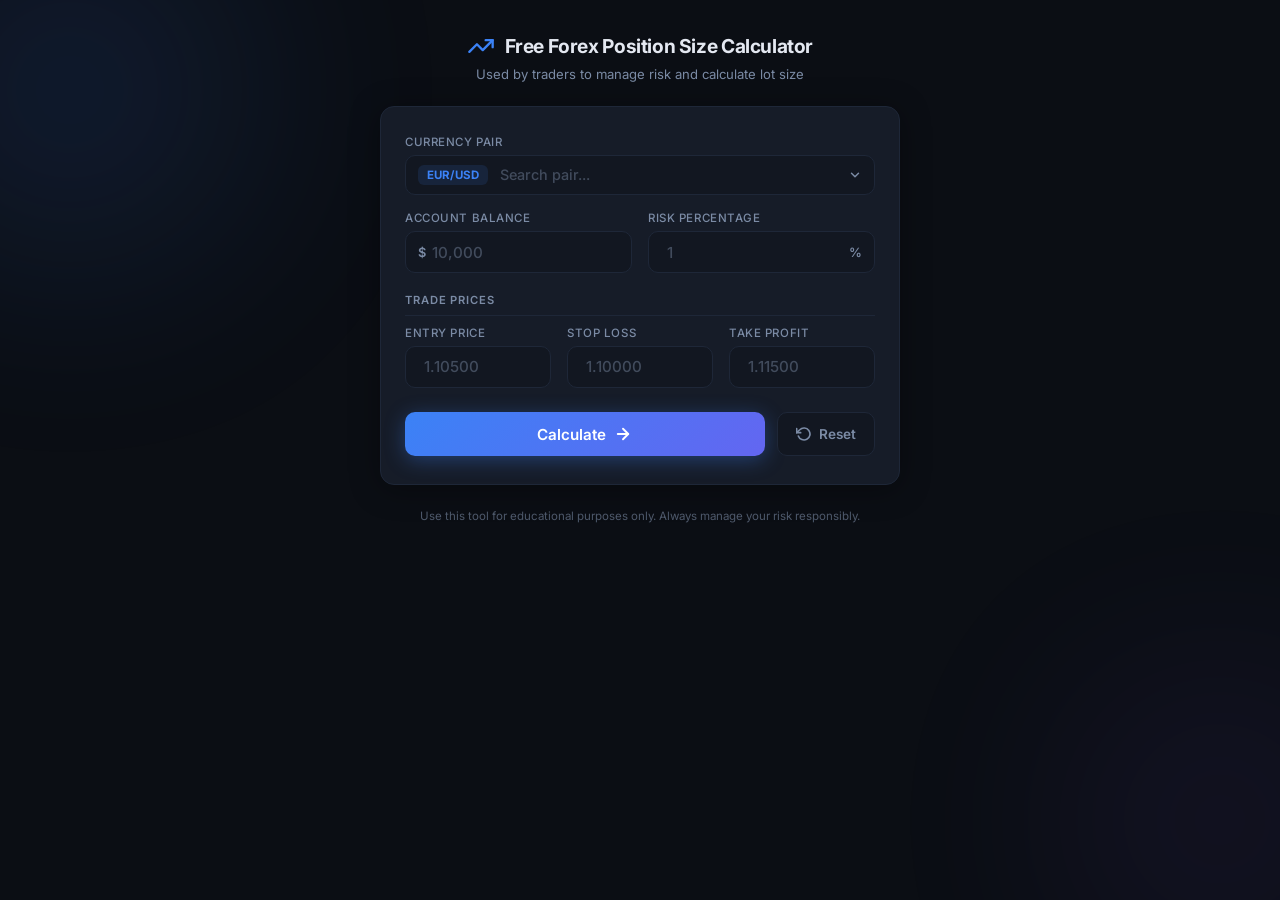
==== index.html @ b6517d9c "Add files via upload" ====
<!DOCTYPE html>
<html lang="en">

<head>
    <meta charset="UTF-8" />
    <meta name="viewport" content="width=device-width, initial-scale=1.0" />
    <title>Free Forex Position Size Calculator | Risk Management Tool</title>
    <meta name="description"
        content="Free forex position size calculator. Calculate lot size, pip distance, risk amount and potential profit. Used by traders to manage risk." />
    <link rel="preconnect" href="https://fonts.googleapis.com" />
    <link rel="preconnect" href="https://fonts.gstatic.com" crossorigin />
    <link href="https://fonts.googleapis.com/css2?family=Inter:wght@400;500;600;700;800&display=swap"
        rel="stylesheet" />
    <link rel="stylesheet" href="style.css?v=7" />
</head>

<body>
    <div class="app">
        <div class="glow glow-1"></div>
        <div class="glow glow-2"></div>

        <header class="header">
            <div class="logo">
                <svg width="28" height="28" viewBox="0 0 24 24" fill="none" stroke="currentColor" stroke-width="2"
                    stroke-linecap="round" stroke-linejoin="round">
                    <polyline points="22 7 13.5 15.5 8.5 10.5 2 17"></polyline>
                    <polyline points="16 7 22 7 22 13"></polyline>
                </svg>
                <h1>Free Forex Position Size Calculator</h1>
            </div>
            <p class="subtitle">Used by traders to manage risk and calculate lot size</p>
        </header>

        <main class="card">
            <form id="calcForm" autocomplete="off">

                <!-- Searchable Pair Selector -->
                <div class="input-group input-group-full">
                    <label>Currency Pair</label>
                    <div class="pair-search" id="pairSearch">
                        <div class="input-wrapper pair-input-wrapper">
                            <span class="pair-badge" id="pairBadge">EUR/USD</span>
                            <input type="text" id="pairInput" placeholder="Search pair..." autocomplete="off"
                                spellcheck="false" />
                            <svg class="pair-chevron" width="14" height="14" viewBox="0 0 24 24" fill="none"
                                stroke="currentColor" stroke-width="2.5" stroke-linecap="round" stroke-linejoin="round">
                                <polyline points="6 9 12 15 18 9"></polyline>
                            </svg>
                        </div>
                        <div class="pair-dropdown" id="pairDropdown"></div>
                    </div>
                </div>

                <div class="input-grid">
                    <div class="input-group">
                        <label for="balance">Account Balance</label>
                        <div class="input-wrapper">
                            <span class="input-prefix">$</span>
                            <input type="number" id="balance" placeholder="10,000" min="0" step="any" required />
                        </div>
                    </div>
                    <div class="input-group">
                        <label for="riskPercent">Risk Percentage</label>
                        <div class="input-wrapper">
                            <input type="number" id="riskPercent" placeholder="1" min="0" max="100" step="any"
                                required />
                            <span class="input-suffix">%</span>
                        </div>
                    </div>
                </div>

                <div class="section-label">Trade Prices</div>

                <div class="input-grid input-grid-3">
                    <div class="input-group">
                        <label for="entryPrice">Entry Price</label>
                        <div class="input-wrapper">
                            <input type="number" id="entryPrice" placeholder="1.10500" min="0" step="any" required />
                        </div>
                    </div>
                    <div class="input-group">
                        <label for="slPrice">Stop Loss</label>
                        <div class="input-wrapper">
                            <input type="number" id="slPrice" placeholder="1.10000" min="0" step="any" required />
                        </div>
                    </div>
                    <div class="input-group">
                        <label for="tpPrice">Take Profit</label>
                        <div class="input-wrapper">
                            <input type="number" id="tpPrice" placeholder="1.11500" min="0" step="any" required />
                        </div>
                    </div>
                </div>

                <div class="btn-row">
                    <button type="submit" id="calculateBtn" class="btn-calculate">
                        <span>Calculate</span>
                        <svg width="18" height="18" viewBox="0 0 24 24" fill="none" stroke="currentColor"
                            stroke-width="2.5" stroke-linecap="round" stroke-linejoin="round">
                            <line x1="5" y1="12" x2="19" y2="12"></line>
                            <polyline points="12 5 19 12 12 19"></polyline>
                        </svg>
                    </button>
                    <button type="button" id="resetBtn" class="btn-reset">
                        <svg width="16" height="16" viewBox="0 0 24 24" fill="none" stroke="currentColor"
                            stroke-width="2.5" stroke-linecap="round" stroke-linejoin="round">
                            <polyline points="1 4 1 10 7 10"></polyline>
                            <path d="M3.51 15a9 9 0 1 0 2.13-9.36L1 10"></path>
                        </svg>
                        <span>Reset</span>
                    </button>
                </div>
            </form>

            <!-- Results -->
            <div id="results" class="results hidden">
                <div class="results-divider"><span>Results</span></div>

                <div class="results-grid">
                    <div class="results-row">
                        <div class="result-card result-pips">
                            <div class="result-icon">
                                <svg width="20" height="20" viewBox="0 0 24 24" fill="none" stroke="currentColor"
                                    stroke-width="2" stroke-linecap="round" stroke-linejoin="round">
                                    <line x1="18" y1="20" x2="18" y2="10"></line>
                                    <line x1="12" y1="20" x2="12" y2="4"></line>
                                    <line x1="6" y1="20" x2="6" y2="14"></line>
                                </svg>
                            </div>
                            <div>
                                <p class="result-label">SL Pip Distance</p>
                                <p class="result-value" id="slPipDistance">0.0</p>
                            </div>
                        </div>
                        <div class="result-card result-pips">
                            <div class="result-icon">
                                <svg width="20" height="20" viewBox="0 0 24 24" fill="none" stroke="currentColor"
                                    stroke-width="2" stroke-linecap="round" stroke-linejoin="round">
                                    <line x1="18" y1="20" x2="18" y2="10"></line>
                                    <line x1="12" y1="20" x2="12" y2="4"></line>
                                    <line x1="6" y1="20" x2="6" y2="14"></line>
                                </svg>
                            </div>
                            <div>
                                <p class="result-label">TP Pip Distance</p>
                                <p class="result-value" id="tpPipDistance">0.0</p>
                            </div>
                        </div>
                        <div class="result-card result-rr">
                            <div class="result-icon">
                                <svg width="20" height="20" viewBox="0 0 24 24" fill="none" stroke="currentColor"
                                    stroke-width="2" stroke-linecap="round" stroke-linejoin="round">
                                    <circle cx="12" cy="12" r="10"></circle>
                                    <path d="M16 12l-4-4-4 4"></path>
                                    <path d="M12 16V8"></path>
                                </svg>
                            </div>
                            <div>
                                <p class="result-label">Risk : Reward</p>
                                <p class="result-value" id="rrRatio">1:0.0</p>
                            </div>
                        </div>
                    </div>

                    <div class="result-card result-risk">
                        <div class="result-icon">
                            <svg width="20" height="20" viewBox="0 0 24 24" fill="none" stroke="currentColor"
                                stroke-width="2" stroke-linecap="round" stroke-linejoin="round">
                                <path
                                    d="M10.29 3.86L1.82 18a2 2 0 0 0 1.71 3h16.94a2 2 0 0 0 1.71-3L13.71 3.86a2 2 0 0 0-3.42 0z">
                                </path>
                                <line x1="12" y1="9" x2="12" y2="13"></line>
                                <line x1="12" y1="17" x2="12.01" y2="17"></line>
                            </svg>
                        </div>
                        <div>
                            <p class="result-label">Risk Amount</p>
                            <p class="result-value" id="riskAmount">$0.00</p>
                        </div>
                    </div>

                    <div class="result-card result-lot">
                        <div class="result-icon">
                            <svg width="20" height="20" viewBox="0 0 24 24" fill="none" stroke="currentColor"
                                stroke-width="2" stroke-linecap="round" stroke-linejoin="round">
                                <rect x="2" y="7" width="20" height="14" rx="2" ry="2"></rect>
                                <path d="M16 7V5a2 2 0 0 0-2-2h-4a2 2 0 0 0-2 2v2"></path>
                            </svg>
                        </div>
                        <div>
                            <p class="result-label">Recommended Lot Size</p>
                            <p class="result-value" id="lotSize">0.00</p>
                        </div>
                    </div>

                    <div class="result-card result-profit">
                        <div class="result-icon">
                            <svg width="20" height="20" viewBox="0 0 24 24" fill="none" stroke="currentColor"
                                stroke-width="2" stroke-linecap="round" stroke-linejoin="round">
                                <polyline points="23 6 13.5 15.5 8.5 10.5 1 18"></polyline>
                                <polyline points="17 6 23 6 23 12"></polyline>
                            </svg>
                        </div>
                        <div>
                            <p class="result-label">Potential Profit</p>
                            <p class="result-value" id="potentialProfit">$0.00</p>
                        </div>
                    </div>
                </div>

                <!-- Trade Summary -->
                <div class="trade-summary" id="tradeSummary">
                    <div class="results-divider"><span>Trade Summary</span></div>
                    <table class="summary-table">
                        <tbody>
                            <tr>
                                <td>Pair</td>
                                <td id="sumPair">—</td>
                            </tr>
                            <tr>
                                <td>Entry</td>
                                <td id="sumEntry">—</td>
                            </tr>
                            <tr>
                                <td>Stop Loss</td>
                                <td id="sumSL">—</td>
                            </tr>
                            <tr>
                                <td>Take Profit</td>
                                <td id="sumTP">—</td>
                            </tr>
                            <tr>
                                <td>Lot Size</td>
                                <td id="sumLot">—</td>
                            </tr>
                            <tr>
                                <td>Risk Amount</td>
                                <td id="sumRisk">—</td>
                            </tr>
                            <tr>
                                <td>Potential Profit</td>
                                <td id="sumProfit">—</td>
                            </tr>
                        </tbody>
                    </table>
                    <button type="button" id="copyBtn" class="btn-copy">
                        <svg width="15" height="15" viewBox="0 0 24 24" fill="none" stroke="currentColor"
                            stroke-width="2" stroke-linecap="round" stroke-linejoin="round">
                            <rect x="9" y="9" width="13" height="13" rx="2" ry="2"></rect>
                            <path d="M5 15H4a2 2 0 0 1-2-2V4a2 2 0 0 1 2-2h9a2 2 0 0 1 2 2v1"></path>
                        </svg>
                        <span>Copy Trade Setup</span>
                    </button>
                </div>

                <div class="risk-warning">
                    <svg width="14" height="14" viewBox="0 0 24 24" fill="none" stroke="currentColor" stroke-width="2"
                        stroke-linecap="round" stroke-linejoin="round">
                        <circle cx="12" cy="12" r="10"></circle>
                        <line x1="12" y1="16" x2="12" y2="12"></line>
                        <line x1="12" y1="8" x2="12.01" y2="8"></line>
                    </svg>
                    <div>
                        <p>Always confirm lot size with your broker.</p>
                        <p>This calculator provides estimates only.</p>
                    </div>
                </div>
            </div>
        </main>

        <footer class="footer">
            <p>Use this tool for educational purposes only. Always manage your risk responsibly.</p>
        </footer>
    </div>

    <script src="app.js?v=7"></script>
</body>

</html>
---- style.css ----
/* ── Reset & Variables ─────────────────────────────── */
*,
*::before,
*::after {
  margin: 0;
  padding: 0;
  box-sizing: border-box;
}

:root {
  --bg: #0b0e14;
  --surface: #121721;
  --card: #161c28;
  --border: #1e2738;
  --text: #e4e8f1;
  --text-dim: #7b8ba5;
  --accent: #3b82f6;
  --accent-glow: rgba(59, 130, 246, .35);
  --green: #22c55e;
  --green-dim: rgba(34, 197, 94, .12);
  --amber: #f59e0b;
  --amber-dim: rgba(245, 158, 11, .12);
  --purple: #a78bfa;
  --purple-dim: rgba(139, 92, 246, .12);
  --cyan: #22d3ee;
  --cyan-dim: rgba(34, 211, 238, .12);
  --radius: 14px;
  --radius-sm: 10px;
}

html {
  font-size: 16px;
  -webkit-font-smoothing: antialiased;
}

body {
  font-family: 'Inter', system-ui, -apple-system, sans-serif;
  background: var(--bg);
  color: var(--text);
  min-height: 100dvh;
  display: flex;
  justify-content: center;
  padding: 2rem 1rem 3rem;
}

/* ── Ambient Glow ─────────────────────────────────── */
.app {
  position: relative;
  width: 100%;
  max-width: 520px;
  display: flex;
  flex-direction: column;
  gap: 1.5rem;
}

.glow {
  position: fixed;
  border-radius: 50%;
  filter: blur(120px);
  pointer-events: none;
  z-index: 0;
}

.glow-1 {
  width: 340px;
  height: 340px;
  background: var(--accent);
  top: -80px;
  left: -100px;
  opacity: .15;
}

.glow-2 {
  width: 280px;
  height: 280px;
  background: #8b5cf6;
  bottom: -60px;
  right: -80px;
  opacity: .10;
}

/* ── Header ───────────────────────────────────────── */
.header {
  text-align: center;
  position: relative;
  z-index: 1;
}

.logo {
  display: flex;
  align-items: center;
  justify-content: center;
  gap: .6rem;
  color: var(--accent);
}

.logo h1 {
  font-size: 1.2rem;
  font-weight: 700;
  color: var(--text);
  letter-spacing: -.02em;
}

.subtitle {
  margin-top: .35rem;
  font-size: .82rem;
  color: var(--text-dim);
  font-weight: 400;
}

/* ── Card ─────────────────────────────────────────── */
.card {
  background: var(--card);
  border: 1px solid var(--border);
  border-radius: var(--radius);
  padding: 1.75rem 1.5rem;
  position: relative;
  z-index: 1;
  box-shadow: 0 4px 30px rgba(0, 0, 0, .35);
}

/* ── Shared Input Styles ──────────────────────────── */
.input-group,
.input-group-full {
  display: flex;
  flex-direction: column;
  gap: .4rem;
}

.input-group label,
.input-group-full label {
  font-size: .72rem;
  font-weight: 500;
  color: var(--text-dim);
  text-transform: uppercase;
  letter-spacing: .05em;
}

.input-wrapper {
  display: flex;
  align-items: center;
  background: var(--surface);
  border: 1px solid var(--border);
  border-radius: var(--radius-sm);
  padding: 0 .75rem;
  transition: border-color .2s, box-shadow .2s;
}

.input-wrapper:focus-within {
  border-color: var(--accent);
  box-shadow: 0 0 0 3px var(--accent-glow);
}

.input-prefix,
.input-suffix {
  font-size: .8rem;
  font-weight: 600;
  color: var(--text-dim);
  white-space: nowrap;
  user-select: none;
}

.input-wrapper input[type="number"] {
  flex: 1;
  background: transparent;
  border: none;
  outline: none;
  color: var(--text);
  font-family: inherit;
  font-size: .95rem;
  font-weight: 500;
  padding: .65rem .4rem;
  width: 100%;
  -moz-appearance: textfield;
}

.input-wrapper input[type="number"]::-webkit-inner-spin-button,
.input-wrapper input[type="number"]::-webkit-outer-spin-button {
  -webkit-appearance: none;
}

.input-wrapper input::placeholder {
  color: var(--text-dim);
  opacity: .45;
}

/* ── Searchable Pair Selector ─────────────────────── */
.input-group-full {
  margin-bottom: 1rem;
}

.pair-search {
  position: relative;
}

.pair-input-wrapper {
  cursor: pointer;
  gap: .5rem;
}

.pair-badge {
  display: inline-flex;
  align-items: center;
  padding: .2rem .55rem;
  font-size: .72rem;
  font-weight: 700;
  color: var(--accent);
  background: rgba(59, 130, 246, .12);
  border-radius: 6px;
  white-space: nowrap;
  letter-spacing: .02em;
  flex-shrink: 0;
}

.pair-input-wrapper input[type="text"] {
  flex: 1;
  background: transparent;
  border: none;
  outline: none;
  color: var(--text);
  font-family: inherit;
  font-size: .9rem;
  font-weight: 500;
  padding: .65rem .25rem;
  width: 100%;
}

.pair-input-wrapper input[type="text"]::placeholder {
  color: var(--text-dim);
  opacity: .45;
}

.pair-chevron {
  color: var(--text-dim);
  transition: transform .2s;
  flex-shrink: 0;
}

.pair-search.open .pair-chevron {
  transform: rotate(180deg);
}

/* Dropdown */
.pair-dropdown {
  position: absolute;
  top: calc(100% + 4px);
  left: 0;
  right: 0;
  background: var(--surface);
  border: 1px solid var(--border);
  border-radius: var(--radius-sm);
  max-height: 0;
  overflow: hidden;
  opacity: 0;
  z-index: 100;
  transition: max-height .25s ease, opacity .2s ease;
  box-shadow: 0 8px 32px rgba(0, 0, 0, .5);
}

.pair-search.open .pair-dropdown {
  max-height: 260px;
  opacity: 1;
  overflow-y: auto;
}

.pair-dropdown::-webkit-scrollbar {
  width: 6px;
}

.pair-dropdown::-webkit-scrollbar-track {
  background: transparent;
}

.pair-dropdown::-webkit-scrollbar-thumb {
  background: var(--border);
  border-radius: 3px;
}

.pair-group-label {
  padding: .45rem .75rem .25rem;
  font-size: .62rem;
  font-weight: 700;
  color: var(--text-dim);
  text-transform: uppercase;
  letter-spacing: .08em;
  position: sticky;
  top: 0;
  background: var(--surface);
  z-index: 1;
}

.pair-option {
  display: flex;
  align-items: center;
  justify-content: space-between;
  padding: .5rem .75rem;
  font-size: .82rem;
  font-weight: 500;
  color: var(--text);
  cursor: pointer;
  transition: background .15s;
}

.pair-option:hover {
  background: var(--card);
}

.pair-option.active {
  background: rgba(59, 130, 246, .1);
  color: var(--accent);
}

.pair-option .pair-tag {
  font-size: .62rem;
  font-weight: 600;
  color: var(--text-dim);
  opacity: .6;
}

.pair-no-results {
  padding: .75rem;
  text-align: center;
  font-size: .8rem;
  color: var(--text-dim);
}

/* ── Input Grid ───────────────────────────────────── */
.input-grid {
  display: grid;
  grid-template-columns: 1fr 1fr;
  gap: 1rem;
}

.input-grid-3 {
  grid-template-columns: 1fr 1fr 1fr;
}

.section-label {
  font-size: .7rem;
  font-weight: 600;
  color: var(--text-dim);
  text-transform: uppercase;
  letter-spacing: .08em;
  margin-top: 1.25rem;
  margin-bottom: .6rem;
  padding-bottom: .5rem;
  border-bottom: 1px solid var(--border);
}

/* ── Buttons ──────────────────────────────────────── */
.btn-row {
  display: flex;
  gap: .75rem;
  margin-top: 1.5rem;
}

.btn-calculate {
  flex: 1;
  display: flex;
  align-items: center;
  justify-content: center;
  gap: .5rem;
  padding: .8rem;
  font-family: inherit;
  font-size: .95rem;
  font-weight: 600;
  color: #fff;
  background: linear-gradient(135deg, var(--accent), #6366f1);
  border: none;
  border-radius: var(--radius-sm);
  cursor: pointer;
  transition: transform .15s, box-shadow .25s, filter .25s;
  box-shadow: 0 4px 20px var(--accent-glow);
}

.btn-calculate:hover {
  transform: translateY(-1px);
  box-shadow: 0 6px 28px var(--accent-glow);
  filter: brightness(1.08);
}

.btn-calculate:active {
  transform: translateY(0);
}

.btn-reset {
  display: flex;
  align-items: center;
  justify-content: center;
  gap: .4rem;
  padding: .8rem 1.15rem;
  font-family: inherit;
  font-size: .85rem;
  font-weight: 600;
  color: var(--text-dim);
  background: var(--surface);
  border: 1px solid var(--border);
  border-radius: var(--radius-sm);
  cursor: pointer;
  transition: transform .15s, border-color .2s, color .2s;
}

.btn-reset:hover {
  transform: translateY(-1px);
  border-color: var(--text-dim);
  color: var(--text);
}

.btn-reset:active {
  transform: translateY(0);
}

/* ── Results ──────────────────────────────────────── */
.results {
  overflow: hidden;
  transition: max-height .5s cubic-bezier(.4, 0, .2, 1), opacity .4s ease;
  max-height: 1400px;
  opacity: 1;
}

.results.hidden {
  max-height: 0;
  opacity: 0;
  pointer-events: none;
}

.results-divider {
  display: flex;
  align-items: center;
  gap: .75rem;
  margin: 1.5rem 0 1rem;
  color: var(--text-dim);
  font-size: .72rem;
  font-weight: 600;
  text-transform: uppercase;
  letter-spacing: .08em;
}

.results-divider::before,
.results-divider::after {
  content: '';
  flex: 1;
  height: 1px;
  background: var(--border);
}

.results-grid {
  display: flex;
  flex-direction: column;
  gap: .6rem;
}

.results-row {
  display: grid;
  grid-template-columns: 1fr 1fr 1fr;
  gap: .6rem;
}

.result-card {
  display: flex;
  align-items: center;
  gap: .75rem;
  padding: .85rem 1rem;
  border-radius: var(--radius-sm);
  border: 1px solid var(--border);
  background: var(--surface);
  transition: transform .2s, box-shadow .2s;
}

.result-card:hover {
  transform: translateX(3px);
  box-shadow: -3px 0 12px rgba(0, 0, 0, .2);
}

.result-icon {
  display: flex;
  align-items: center;
  justify-content: center;
  width: 38px;
  height: 38px;
  border-radius: 9px;
  flex-shrink: 0;
}

.result-risk .result-icon {
  background: var(--amber-dim);
  color: var(--amber);
}

.result-lot .result-icon {
  background: rgba(59, 130, 246, .12);
  color: var(--accent);
}

.result-profit .result-icon {
  background: var(--green-dim);
  color: var(--green);
}

.result-pips .result-icon {
  background: var(--purple-dim);
  color: var(--purple);
}

.result-rr .result-icon {
  background: var(--cyan-dim);
  color: var(--cyan);
}

.result-label {
  font-size: .68rem;
  color: var(--text-dim);
  font-weight: 500;
}

.result-value {
  font-size: 1.1rem;
  font-weight: 700;
  letter-spacing: -.01em;
  margin-top: .1rem;
}

.results-row .result-value {
  font-size: .95rem;
}

.result-risk .result-value {
  color: var(--amber);
}

.result-lot .result-value {
  color: var(--accent);
}

.result-profit .result-value {
  color: var(--green);
}

.result-pips .result-value {
  color: var(--purple);
}

.result-rr .result-value {
  color: var(--cyan);
}

/* ── Trade Summary ────────────────────────────────── */
.trade-summary {
  margin-top: .25rem;
}

.summary-table {
  width: 100%;
  border-collapse: collapse;
}

.summary-table td {
  padding: .5rem .6rem;
  font-size: .8rem;
  border-bottom: 1px solid var(--border);
}

.summary-table td:first-child {
  color: var(--text-dim);
  font-weight: 500;
  width: 40%;
}

.summary-table td:last-child {
  color: var(--text);
  font-weight: 600;
  text-align: right;
}

.summary-table tr:last-child td {
  border-bottom: none;
}

.btn-copy {
  display: flex;
  align-items: center;
  justify-content: center;
  gap: .4rem;
  margin-top: 1rem;
  width: 100%;
  padding: .7rem;
  font-family: inherit;
  font-size: .82rem;
  font-weight: 600;
  color: var(--text-dim);
  background: var(--surface);
  border: 1px solid var(--border);
  border-radius: var(--radius-sm);
  cursor: pointer;
  transition: transform .15s, border-color .2s, color .2s, background .2s;
}

.btn-copy:hover {
  border-color: var(--accent);
  color: var(--accent);
}

.btn-copy.copied {
  border-color: var(--green);
  color: var(--green);
  background: var(--green-dim);
}

/* ── Risk Warning ─────────────────────────────────── */
.risk-warning {
  display: flex;
  align-items: flex-start;
  gap: .6rem;
  margin-top: 1.25rem;
  padding: .75rem 1rem;
  border-radius: var(--radius-sm);
  background: var(--amber-dim);
  border: 1px solid rgba(245, 158, 11, .18);
  color: var(--amber);
}

.risk-warning svg {
  flex-shrink: 0;
  margin-top: .15rem;
}

.risk-warning p {
  font-size: .7rem;
  line-height: 1.5;
  font-weight: 500;
}

/* ── Footer ───────────────────────────────────────── */
.footer {
  text-align: center;
  position: relative;
  z-index: 1;
}

.footer p {
  font-size: .72rem;
  color: var(--text-dim);
  opacity: .6;
}

/* ── Responsive ───────────────────────────────────── */
@media (max-width: 580px) {
  body {
    padding: 1.25rem .75rem 2rem;
  }

  .logo h1 {
    font-size: 1.05rem;
  }

  .input-grid,
  .input-grid-3 {
    grid-template-columns: 1fr;
  }

  .results-row {
    grid-template-columns: 1fr;
  }

  .card {
    padding: 1.5rem 1.15rem;
  }
}
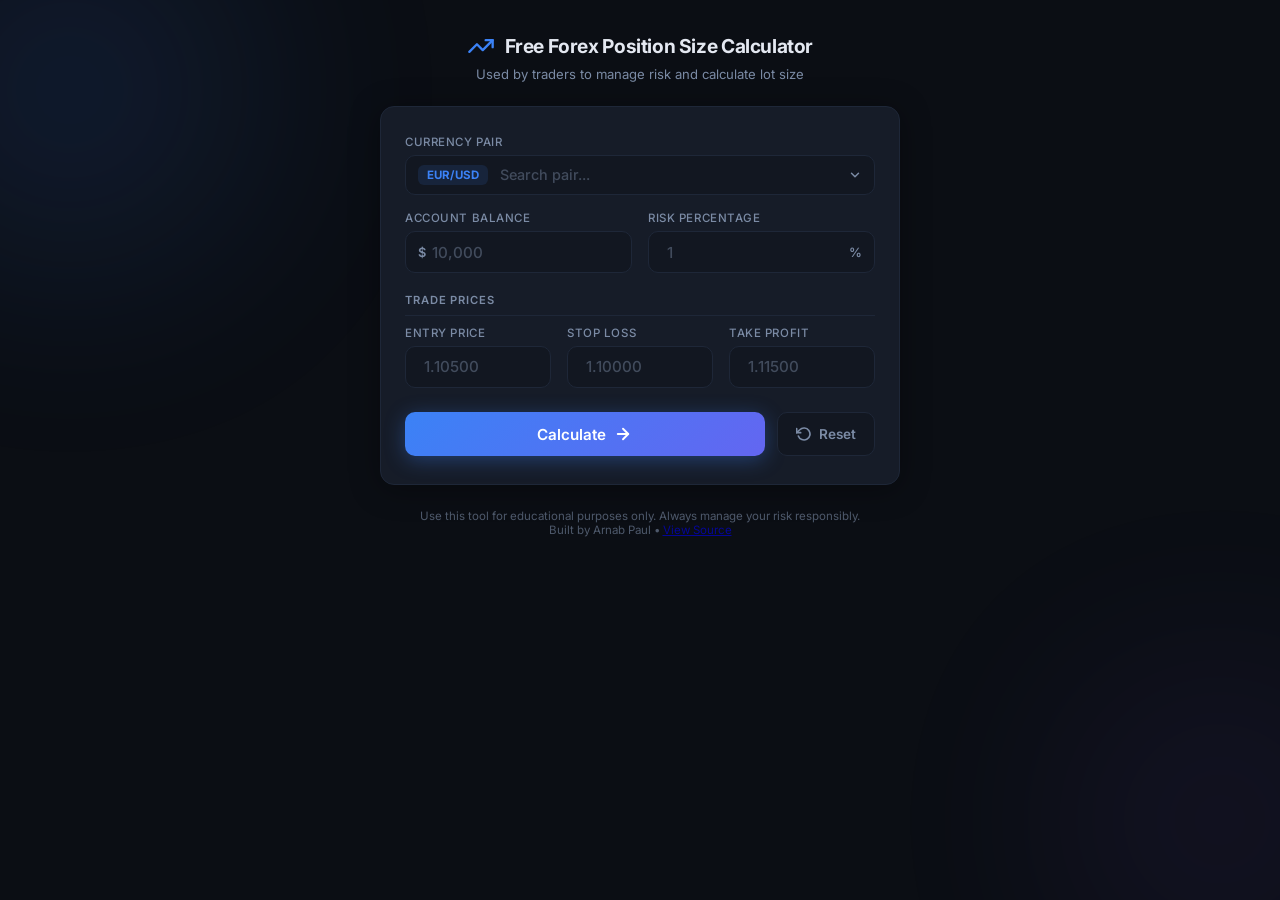
==== commit 3ff2f299: "Add files via upload" ====
--- a/index.html
+++ b/index.html
@@ -269,11 +269,18 @@
         </main>
 
         <footer class="footer">
-            <p>Use this tool for educational purposes only. Always manage your risk responsibly.</p>
+            <p>
+                Use this tool for educational purposes only. Always manage your risk responsibly.
+            </p>
+
+            <p>
+                Built by Arnab Paul •
+                <a href="https://github.com/paularnab1906-prog/forex-position-size-calculator" target="_blank">
+                    View Source
+                </a>
+            </p>
         </footer>
     </div>
-
-    <script src="app.js?v=7"></script>
 </body>
 
 </html>
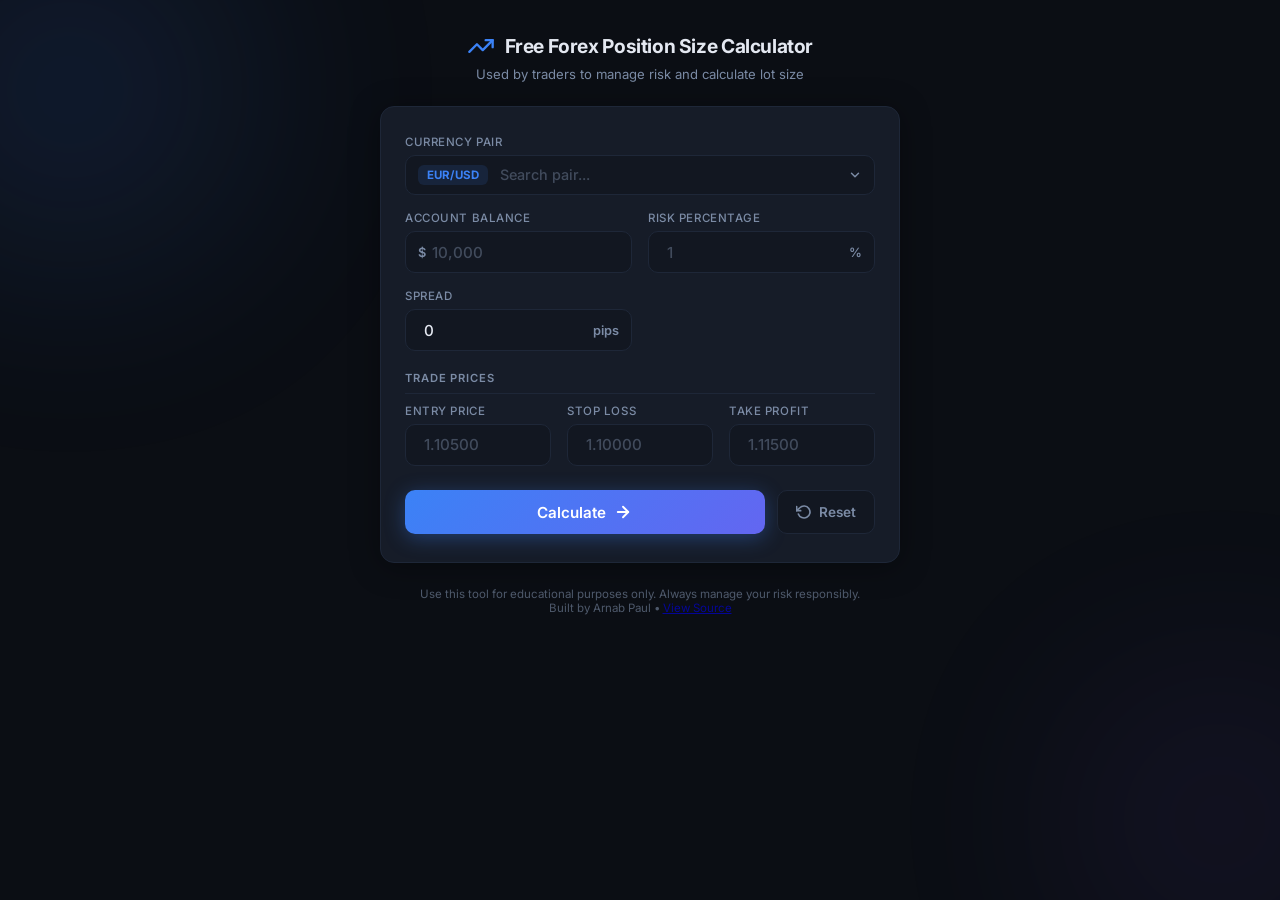
==== commit a182f58d: "Add files via upload" ====
--- a/index.html
+++ b/index.html
@@ -11,7 +11,7 @@
     <link rel="preconnect" href="https://fonts.gstatic.com" crossorigin />
     <link href="https://fonts.googleapis.com/css2?family=Inter:wght@400;500;600;700;800&display=swap"
         rel="stylesheet" />
-    <link rel="stylesheet" href="style.css?v=7" />
+    <link rel="stylesheet" href="style.css?v=8" />
 </head>
 
 <body>
@@ -65,6 +65,13 @@
                             <input type="number" id="riskPercent" placeholder="1" min="0" max="100" step="any"
                                 required />
                             <span class="input-suffix">%</span>
+                        </div>
+                    </div>
+                    <div class="input-group">
+                        <label for="spread">Spread</label>
+                        <div class="input-wrapper">
+                            <input type="number" id="spread" placeholder="1.5" min="0" step="any" value="0" />
+                            <span class="input-suffix">pips</span>
                         </div>
                     </div>
                 </div>
@@ -230,6 +237,10 @@
                                 <td id="sumTP">—</td>
                             </tr>
                             <tr>
+                                <td>Spread</td>
+                                <td id="sumSpread">—</td>
+                            </tr>
+                            <tr>
                                 <td>Lot Size</td>
                                 <td id="sumLot">—</td>
                             </tr>
@@ -281,6 +292,8 @@
             </p>
         </footer>
     </div>
+
+    <script src="app.js?v=8"></script>
 </body>
 
 </html>
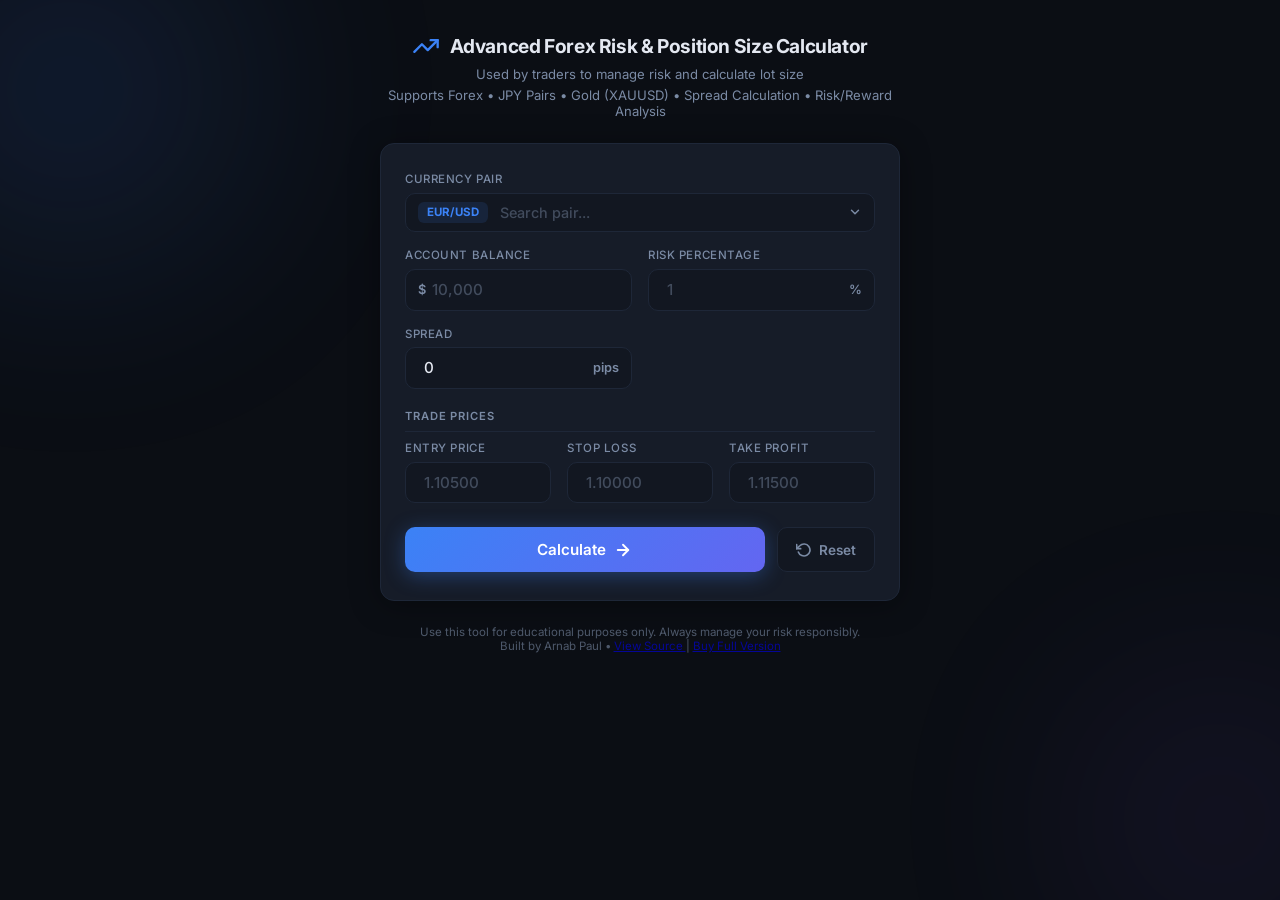
==== commit 6929d9b2: "Add files via upload" ====
--- a/index.html
+++ b/index.html
@@ -4,9 +4,9 @@
 <head>
     <meta charset="UTF-8" />
     <meta name="viewport" content="width=device-width, initial-scale=1.0" />
-    <title>Free Forex Position Size Calculator | Risk Management Tool</title>
+    <title>Advanced Forex Risk & Position Size Calculator | Risk Management Tool</title>
     <meta name="description"
-        content="Free forex position size calculator. Calculate lot size, pip distance, risk amount and potential profit. Used by traders to manage risk." />
+        content="Advanced Forex Risk & Position Size Calculator. Calculate lot size, pip distance, risk amount and potential profit. Used by traders to manage risk." />
     <link rel="preconnect" href="https://fonts.googleapis.com" />
     <link rel="preconnect" href="https://fonts.gstatic.com" crossorigin />
     <link href="https://fonts.googleapis.com/css2?family=Inter:wght@400;500;600;700;800&display=swap"
@@ -26,9 +26,11 @@
                     <polyline points="22 7 13.5 15.5 8.5 10.5 2 17"></polyline>
                     <polyline points="16 7 22 7 22 13"></polyline>
                 </svg>
-                <h1>Free Forex Position Size Calculator</h1>
+                <h1>Advanced Forex Risk & Position Size Calculator</h1>
             </div>
             <p class="subtitle">Used by traders to manage risk and calculate lot size</p>
+            <p class="subtitle">Supports Forex • JPY Pairs • Gold (XAUUSD) • Spread Calculation • Risk/Reward Analysis
+            </p>
         </header>
 
         <main class="card">
@@ -288,6 +290,9 @@
                 Built by Arnab Paul •
                 <a href="https://github.com/paularnab1906-prog/forex-position-size-calculator" target="_blank">
                     View Source
+                </a> |
+                <a href="https://sinwood.gumroad.com/l/xdbgqj" target="_blank">
+                    Buy Full Version
                 </a>
             </p>
         </footer>
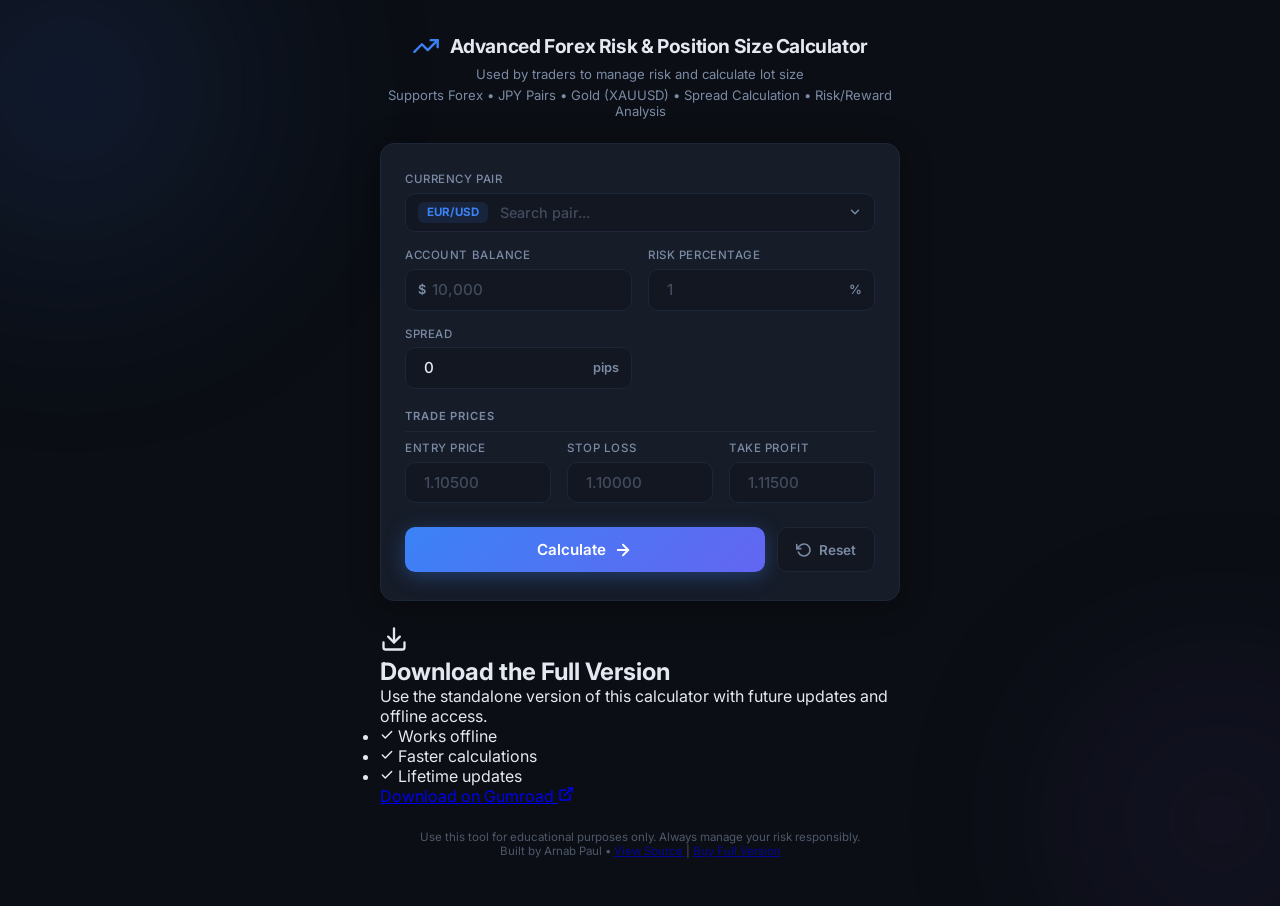
==== commit 379e208f: "Add files via upload" ====
--- a/index.html
+++ b/index.html
@@ -281,6 +281,54 @@
             </div>
         </main>
 
+        <!-- Download CTA Section -->
+        <section class="cta-card" id="ctaSection">
+            <div class="cta-icon">
+                <svg width="28" height="28" viewBox="0 0 24 24" fill="none" stroke="currentColor" stroke-width="2"
+                    stroke-linecap="round" stroke-linejoin="round">
+                    <path d="M21 15v4a2 2 0 0 1-2 2H5a2 2 0 0 1-2-2v-4"></path>
+                    <polyline points="7 10 12 15 17 10"></polyline>
+                    <line x1="12" y1="15" x2="12" y2="3"></line>
+                </svg>
+            </div>
+            <h2 class="cta-title">Download the Full Version</h2>
+            <p class="cta-description">Use the standalone version of this calculator with future updates and offline
+                access.</p>
+            <ul class="cta-features">
+                <li>
+                    <svg width="14" height="14" viewBox="0 0 24 24" fill="none" stroke="currentColor" stroke-width="2.5"
+                        stroke-linecap="round" stroke-linejoin="round">
+                        <polyline points="20 6 9 17 4 12"></polyline>
+                    </svg>
+                    Works offline
+                </li>
+                <li>
+                    <svg width="14" height="14" viewBox="0 0 24 24" fill="none" stroke="currentColor" stroke-width="2.5"
+                        stroke-linecap="round" stroke-linejoin="round">
+                        <polyline points="20 6 9 17 4 12"></polyline>
+                    </svg>
+                    Faster calculations
+                </li>
+                <li>
+                    <svg width="14" height="14" viewBox="0 0 24 24" fill="none" stroke="currentColor" stroke-width="2.5"
+                        stroke-linecap="round" stroke-linejoin="round">
+                        <polyline points="20 6 9 17 4 12"></polyline>
+                    </svg>
+                    Lifetime updates
+                </li>
+            </ul>
+            <a href="https://sinwood.gumroad.com/l/xdbgqj" target="_blank" rel="noopener noreferrer" class="btn-cta"
+                id="ctaDownloadBtn">
+                <span>Download on Gumroad</span>
+                <svg width="16" height="16" viewBox="0 0 24 24" fill="none" stroke="currentColor" stroke-width="2.5"
+                    stroke-linecap="round" stroke-linejoin="round">
+                    <path d="M18 13v6a2 2 0 0 1-2 2H5a2 2 0 0 1-2-2V8a2 2 0 0 1 2-2h6"></path>
+                    <polyline points="15 3 21 3 21 9"></polyline>
+                    <line x1="10" y1="14" x2="21" y2="3"></line>
+                </svg>
+            </a>
+        </section>
+
         <footer class="footer">
             <p>
                 Use this tool for educational purposes only. Always manage your risk responsibly.
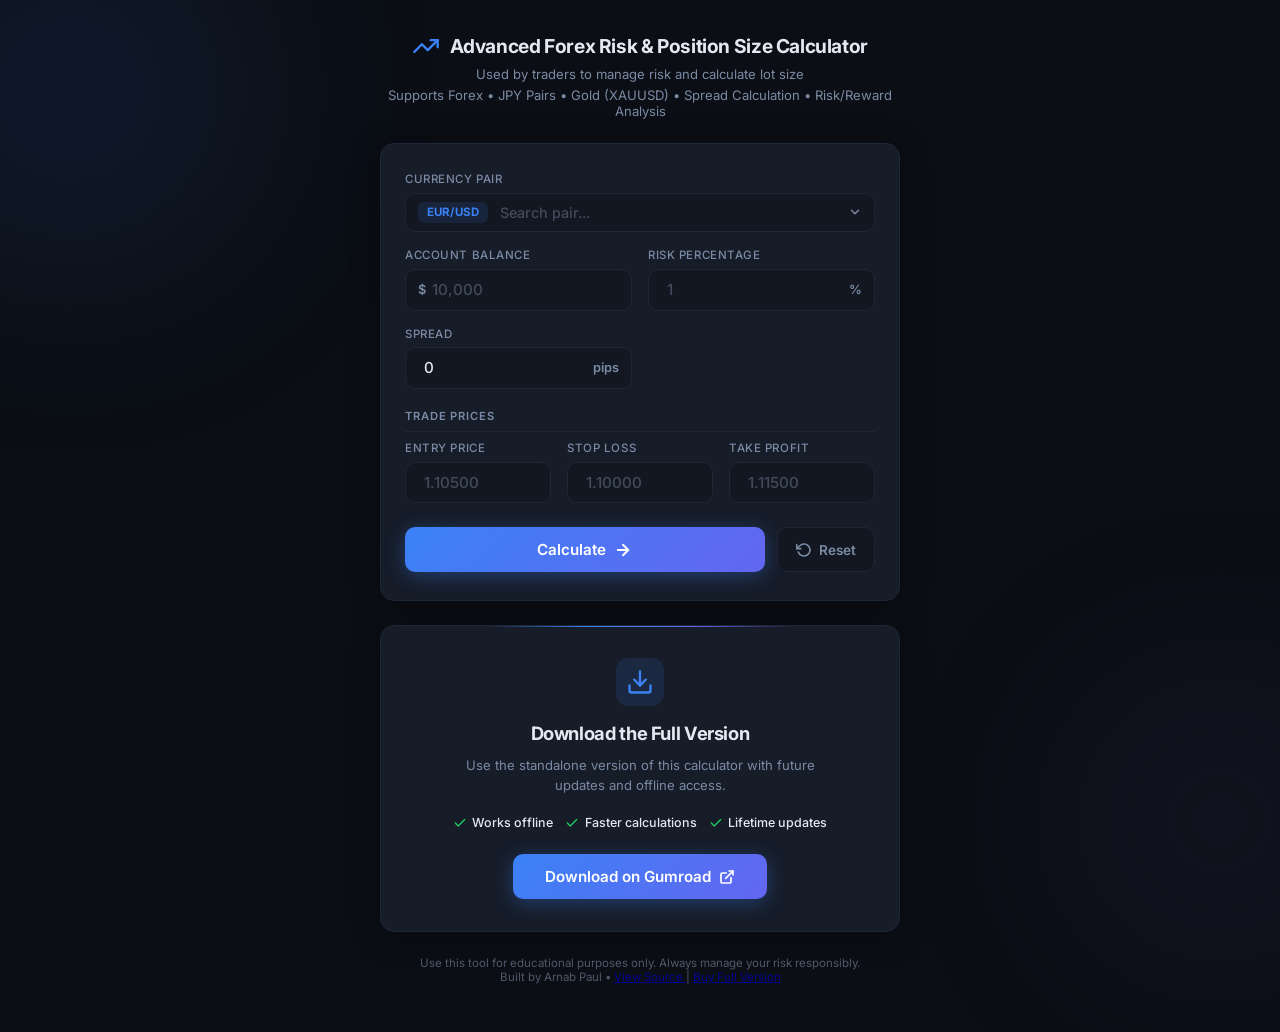
==== commit 7b620c91: "Set up Vercel Web Analytics integration # Vercel Web Analytics Implementation  ## Summary Successful" ====
--- a/index.html
+++ b/index.html
@@ -1,352 +1,358 @@
-<!DOCTYPE html>
-<html lang="en">
-
-<head>
-    <meta charset="UTF-8" />
-    <meta name="viewport" content="width=device-width, initial-scale=1.0" />
-    <title>Advanced Forex Risk & Position Size Calculator | Risk Management Tool</title>
-    <meta name="description"
-        content="Advanced Forex Risk & Position Size Calculator. Calculate lot size, pip distance, risk amount and potential profit. Used by traders to manage risk." />
-    <link rel="preconnect" href="https://fonts.googleapis.com" />
-    <link rel="preconnect" href="https://fonts.gstatic.com" crossorigin />
-    <link href="https://fonts.googleapis.com/css2?family=Inter:wght@400;500;600;700;800&display=swap"
-        rel="stylesheet" />
-    <link rel="stylesheet" href="style.css?v=8" />
-</head>
-
-<body>
-    <div class="app">
-        <div class="glow glow-1"></div>
-        <div class="glow glow-2"></div>
-
-        <header class="header">
-            <div class="logo">
-                <svg width="28" height="28" viewBox="0 0 24 24" fill="none" stroke="currentColor" stroke-width="2"
-                    stroke-linecap="round" stroke-linejoin="round">
-                    <polyline points="22 7 13.5 15.5 8.5 10.5 2 17"></polyline>
-                    <polyline points="16 7 22 7 22 13"></polyline>
-                </svg>
-                <h1>Advanced Forex Risk & Position Size Calculator</h1>
-            </div>
-            <p class="subtitle">Used by traders to manage risk and calculate lot size</p>
-            <p class="subtitle">Supports Forex • JPY Pairs • Gold (XAUUSD) • Spread Calculation • Risk/Reward Analysis
-            </p>
-        </header>
-
-        <main class="card">
-            <form id="calcForm" autocomplete="off">
-
-                <!-- Searchable Pair Selector -->
-                <div class="input-group input-group-full">
-                    <label>Currency Pair</label>
-                    <div class="pair-search" id="pairSearch">
-                        <div class="input-wrapper pair-input-wrapper">
-                            <span class="pair-badge" id="pairBadge">EUR/USD</span>
-                            <input type="text" id="pairInput" placeholder="Search pair..." autocomplete="off"
-                                spellcheck="false" />
-                            <svg class="pair-chevron" width="14" height="14" viewBox="0 0 24 24" fill="none"
-                                stroke="currentColor" stroke-width="2.5" stroke-linecap="round" stroke-linejoin="round">
-                                <polyline points="6 9 12 15 18 9"></polyline>
-                            </svg>
-                        </div>
-                        <div class="pair-dropdown" id="pairDropdown"></div>
-                    </div>
-                </div>
-
-                <div class="input-grid">
-                    <div class="input-group">
-                        <label for="balance">Account Balance</label>
-                        <div class="input-wrapper">
-                            <span class="input-prefix">$</span>
-                            <input type="number" id="balance" placeholder="10,000" min="0" step="any" required />
-                        </div>
-                    </div>
-                    <div class="input-group">
-                        <label for="riskPercent">Risk Percentage</label>
-                        <div class="input-wrapper">
-                            <input type="number" id="riskPercent" placeholder="1" min="0" max="100" step="any"
-                                required />
-                            <span class="input-suffix">%</span>
-                        </div>
-                    </div>
-                    <div class="input-group">
-                        <label for="spread">Spread</label>
-                        <div class="input-wrapper">
-                            <input type="number" id="spread" placeholder="1.5" min="0" step="any" value="0" />
-                            <span class="input-suffix">pips</span>
-                        </div>
-                    </div>
-                </div>
-
-                <div class="section-label">Trade Prices</div>
-
-                <div class="input-grid input-grid-3">
-                    <div class="input-group">
-                        <label for="entryPrice">Entry Price</label>
-                        <div class="input-wrapper">
-                            <input type="number" id="entryPrice" placeholder="1.10500" min="0" step="any" required />
-                        </div>
-                    </div>
-                    <div class="input-group">
-                        <label for="slPrice">Stop Loss</label>
-                        <div class="input-wrapper">
-                            <input type="number" id="slPrice" placeholder="1.10000" min="0" step="any" required />
-                        </div>
-                    </div>
-                    <div class="input-group">
-                        <label for="tpPrice">Take Profit</label>
-                        <div class="input-wrapper">
-                            <input type="number" id="tpPrice" placeholder="1.11500" min="0" step="any" required />
-                        </div>
-                    </div>
-                </div>
-
-                <div class="btn-row">
-                    <button type="submit" id="calculateBtn" class="btn-calculate">
-                        <span>Calculate</span>
-                        <svg width="18" height="18" viewBox="0 0 24 24" fill="none" stroke="currentColor"
-                            stroke-width="2.5" stroke-linecap="round" stroke-linejoin="round">
-                            <line x1="5" y1="12" x2="19" y2="12"></line>
-                            <polyline points="12 5 19 12 12 19"></polyline>
-                        </svg>
-                    </button>
-                    <button type="button" id="resetBtn" class="btn-reset">
-                        <svg width="16" height="16" viewBox="0 0 24 24" fill="none" stroke="currentColor"
-                            stroke-width="2.5" stroke-linecap="round" stroke-linejoin="round">
-                            <polyline points="1 4 1 10 7 10"></polyline>
-                            <path d="M3.51 15a9 9 0 1 0 2.13-9.36L1 10"></path>
-                        </svg>
-                        <span>Reset</span>
-                    </button>
-                </div>
-            </form>
-
-            <!-- Results -->
-            <div id="results" class="results hidden">
-                <div class="results-divider"><span>Results</span></div>
-
-                <div class="results-grid">
-                    <div class="results-row">
-                        <div class="result-card result-pips">
-                            <div class="result-icon">
-                                <svg width="20" height="20" viewBox="0 0 24 24" fill="none" stroke="currentColor"
-                                    stroke-width="2" stroke-linecap="round" stroke-linejoin="round">
-                                    <line x1="18" y1="20" x2="18" y2="10"></line>
-                                    <line x1="12" y1="20" x2="12" y2="4"></line>
-                                    <line x1="6" y1="20" x2="6" y2="14"></line>
-                                </svg>
-                            </div>
-                            <div>
-                                <p class="result-label">SL Pip Distance</p>
-                                <p class="result-value" id="slPipDistance">0.0</p>
-                            </div>
-                        </div>
-                        <div class="result-card result-pips">
-                            <div class="result-icon">
-                                <svg width="20" height="20" viewBox="0 0 24 24" fill="none" stroke="currentColor"
-                                    stroke-width="2" stroke-linecap="round" stroke-linejoin="round">
-                                    <line x1="18" y1="20" x2="18" y2="10"></line>
-                                    <line x1="12" y1="20" x2="12" y2="4"></line>
-                                    <line x1="6" y1="20" x2="6" y2="14"></line>
-                                </svg>
-                            </div>
-                            <div>
-                                <p class="result-label">TP Pip Distance</p>
-                                <p class="result-value" id="tpPipDistance">0.0</p>
-                            </div>
-                        </div>
-                        <div class="result-card result-rr">
-                            <div class="result-icon">
-                                <svg width="20" height="20" viewBox="0 0 24 24" fill="none" stroke="currentColor"
-                                    stroke-width="2" stroke-linecap="round" stroke-linejoin="round">
-                                    <circle cx="12" cy="12" r="10"></circle>
-                                    <path d="M16 12l-4-4-4 4"></path>
-                                    <path d="M12 16V8"></path>
-                                </svg>
-                            </div>
-                            <div>
-                                <p class="result-label">Risk : Reward</p>
-                                <p class="result-value" id="rrRatio">1:0.0</p>
-                            </div>
-                        </div>
-                    </div>
-
-                    <div class="result-card result-risk">
-                        <div class="result-icon">
-                            <svg width="20" height="20" viewBox="0 0 24 24" fill="none" stroke="currentColor"
-                                stroke-width="2" stroke-linecap="round" stroke-linejoin="round">
-                                <path
-                                    d="M10.29 3.86L1.82 18a2 2 0 0 0 1.71 3h16.94a2 2 0 0 0 1.71-3L13.71 3.86a2 2 0 0 0-3.42 0z">
-                                </path>
-                                <line x1="12" y1="9" x2="12" y2="13"></line>
-                                <line x1="12" y1="17" x2="12.01" y2="17"></line>
-                            </svg>
-                        </div>
-                        <div>
-                            <p class="result-label">Risk Amount</p>
-                            <p class="result-value" id="riskAmount">$0.00</p>
-                        </div>
-                    </div>
-
-                    <div class="result-card result-lot">
-                        <div class="result-icon">
-                            <svg width="20" height="20" viewBox="0 0 24 24" fill="none" stroke="currentColor"
-                                stroke-width="2" stroke-linecap="round" stroke-linejoin="round">
-                                <rect x="2" y="7" width="20" height="14" rx="2" ry="2"></rect>
-                                <path d="M16 7V5a2 2 0 0 0-2-2h-4a2 2 0 0 0-2 2v2"></path>
-                            </svg>
-                        </div>
-                        <div>
-                            <p class="result-label">Recommended Lot Size</p>
-                            <p class="result-value" id="lotSize">0.00</p>
-                        </div>
-                    </div>
-
-                    <div class="result-card result-profit">
-                        <div class="result-icon">
-                            <svg width="20" height="20" viewBox="0 0 24 24" fill="none" stroke="currentColor"
-                                stroke-width="2" stroke-linecap="round" stroke-linejoin="round">
-                                <polyline points="23 6 13.5 15.5 8.5 10.5 1 18"></polyline>
-                                <polyline points="17 6 23 6 23 12"></polyline>
-                            </svg>
-                        </div>
-                        <div>
-                            <p class="result-label">Potential Profit</p>
-                            <p class="result-value" id="potentialProfit">$0.00</p>
-                        </div>
-                    </div>
-                </div>
-
-                <!-- Trade Summary -->
-                <div class="trade-summary" id="tradeSummary">
-                    <div class="results-divider"><span>Trade Summary</span></div>
-                    <table class="summary-table">
-                        <tbody>
-                            <tr>
-                                <td>Pair</td>
-                                <td id="sumPair">—</td>
-                            </tr>
-                            <tr>
-                                <td>Entry</td>
-                                <td id="sumEntry">—</td>
-                            </tr>
-                            <tr>
-                                <td>Stop Loss</td>
-                                <td id="sumSL">—</td>
-                            </tr>
-                            <tr>
-                                <td>Take Profit</td>
-                                <td id="sumTP">—</td>
-                            </tr>
-                            <tr>
-                                <td>Spread</td>
-                                <td id="sumSpread">—</td>
-                            </tr>
-                            <tr>
-                                <td>Lot Size</td>
-                                <td id="sumLot">—</td>
-                            </tr>
-                            <tr>
-                                <td>Risk Amount</td>
-                                <td id="sumRisk">—</td>
-                            </tr>
-                            <tr>
-                                <td>Potential Profit</td>
-                                <td id="sumProfit">—</td>
-                            </tr>
-                        </tbody>
-                    </table>
-                    <button type="button" id="copyBtn" class="btn-copy">
-                        <svg width="15" height="15" viewBox="0 0 24 24" fill="none" stroke="currentColor"
-                            stroke-width="2" stroke-linecap="round" stroke-linejoin="round">
-                            <rect x="9" y="9" width="13" height="13" rx="2" ry="2"></rect>
-                            <path d="M5 15H4a2 2 0 0 1-2-2V4a2 2 0 0 1 2-2h9a2 2 0 0 1 2 2v1"></path>
-                        </svg>
-                        <span>Copy Trade Setup</span>
-                    </button>
-                </div>
-
-                <div class="risk-warning">
-                    <svg width="14" height="14" viewBox="0 0 24 24" fill="none" stroke="currentColor" stroke-width="2"
-                        stroke-linecap="round" stroke-linejoin="round">
-                        <circle cx="12" cy="12" r="10"></circle>
-                        <line x1="12" y1="16" x2="12" y2="12"></line>
-                        <line x1="12" y1="8" x2="12.01" y2="8"></line>
-                    </svg>
-                    <div>
-                        <p>Always confirm lot size with your broker.</p>
-                        <p>This calculator provides estimates only.</p>
-                    </div>
-                </div>
-            </div>
-        </main>
-
-        <!-- Download CTA Section -->
-        <section class="cta-card" id="ctaSection">
-            <div class="cta-icon">
-                <svg width="28" height="28" viewBox="0 0 24 24" fill="none" stroke="currentColor" stroke-width="2"
-                    stroke-linecap="round" stroke-linejoin="round">
-                    <path d="M21 15v4a2 2 0 0 1-2 2H5a2 2 0 0 1-2-2v-4"></path>
-                    <polyline points="7 10 12 15 17 10"></polyline>
-                    <line x1="12" y1="15" x2="12" y2="3"></line>
-                </svg>
-            </div>
-            <h2 class="cta-title">Download the Full Version</h2>
-            <p class="cta-description">Use the standalone version of this calculator with future updates and offline
-                access.</p>
-            <ul class="cta-features">
-                <li>
-                    <svg width="14" height="14" viewBox="0 0 24 24" fill="none" stroke="currentColor" stroke-width="2.5"
-                        stroke-linecap="round" stroke-linejoin="round">
-                        <polyline points="20 6 9 17 4 12"></polyline>
-                    </svg>
-                    Works offline
-                </li>
-                <li>
-                    <svg width="14" height="14" viewBox="0 0 24 24" fill="none" stroke="currentColor" stroke-width="2.5"
-                        stroke-linecap="round" stroke-linejoin="round">
-                        <polyline points="20 6 9 17 4 12"></polyline>
-                    </svg>
-                    Faster calculations
-                </li>
-                <li>
-                    <svg width="14" height="14" viewBox="0 0 24 24" fill="none" stroke="currentColor" stroke-width="2.5"
-                        stroke-linecap="round" stroke-linejoin="round">
-                        <polyline points="20 6 9 17 4 12"></polyline>
-                    </svg>
-                    Lifetime updates
-                </li>
-            </ul>
-            <a href="https://sinwood.gumroad.com/l/xdbgqj" target="_blank" rel="noopener noreferrer" class="btn-cta"
-                id="ctaDownloadBtn">
-                <span>Download on Gumroad</span>
-                <svg width="16" height="16" viewBox="0 0 24 24" fill="none" stroke="currentColor" stroke-width="2.5"
-                    stroke-linecap="round" stroke-linejoin="round">
-                    <path d="M18 13v6a2 2 0 0 1-2 2H5a2 2 0 0 1-2-2V8a2 2 0 0 1 2-2h6"></path>
-                    <polyline points="15 3 21 3 21 9"></polyline>
-                    <line x1="10" y1="14" x2="21" y2="3"></line>
-                </svg>
-            </a>
-        </section>
-
-        <footer class="footer">
-            <p>
-                Use this tool for educational purposes only. Always manage your risk responsibly.
-            </p>
-
-            <p>
-                Built by Arnab Paul •
-                <a href="https://github.com/paularnab1906-prog/forex-position-size-calculator" target="_blank">
-                    View Source
-                </a> |
-                <a href="https://sinwood.gumroad.com/l/xdbgqj" target="_blank">
-                    Buy Full Version
-                </a>
-            </p>
-        </footer>
-    </div>
-
-    <script src="app.js?v=8"></script>
-</body>
-
+<!DOCTYPE html>
+<html lang="en">
+
+<head>
+    <meta charset="UTF-8" />
+    <meta name="viewport" content="width=device-width, initial-scale=1.0" />
+    <title>Advanced Forex Risk & Position Size Calculator | Risk Management Tool</title>
+    <meta name="description"
+        content="Advanced Forex Risk & Position Size Calculator. Calculate lot size, pip distance, risk amount and potential profit. Used by traders to manage risk." />
+    <link rel="preconnect" href="https://fonts.googleapis.com" />
+    <link rel="preconnect" href="https://fonts.gstatic.com" crossorigin />
+    <link href="https://fonts.googleapis.com/css2?family=Inter:wght@400;500;600;700;800&display=swap"
+        rel="stylesheet" />
+    <link rel="stylesheet" href="style.css?v=8" />
+    
+    <!-- Vercel Web Analytics -->
+    <script>
+        window.va = window.va || function () { (window.vaq = window.vaq || []).push(arguments); };
+    </script>
+    <script defer src="/_vercel/insights/script.js"></script>
+</head>
+
+<body>
+    <div class="app">
+        <div class="glow glow-1"></div>
+        <div class="glow glow-2"></div>
+
+        <header class="header">
+            <div class="logo">
+                <svg width="28" height="28" viewBox="0 0 24 24" fill="none" stroke="currentColor" stroke-width="2"
+                    stroke-linecap="round" stroke-linejoin="round">
+                    <polyline points="22 7 13.5 15.5 8.5 10.5 2 17"></polyline>
+                    <polyline points="16 7 22 7 22 13"></polyline>
+                </svg>
+                <h1>Advanced Forex Risk & Position Size Calculator</h1>
+            </div>
+            <p class="subtitle">Used by traders to manage risk and calculate lot size</p>
+            <p class="subtitle">Supports Forex • JPY Pairs • Gold (XAUUSD) • Spread Calculation • Risk/Reward Analysis
+            </p>
+        </header>
+
+        <main class="card">
+            <form id="calcForm" autocomplete="off">
+
+                <!-- Searchable Pair Selector -->
+                <div class="input-group input-group-full">
+                    <label>Currency Pair</label>
+                    <div class="pair-search" id="pairSearch">
+                        <div class="input-wrapper pair-input-wrapper">
+                            <span class="pair-badge" id="pairBadge">EUR/USD</span>
+                            <input type="text" id="pairInput" placeholder="Search pair..." autocomplete="off"
+                                spellcheck="false" />
+                            <svg class="pair-chevron" width="14" height="14" viewBox="0 0 24 24" fill="none"
+                                stroke="currentColor" stroke-width="2.5" stroke-linecap="round" stroke-linejoin="round">
+                                <polyline points="6 9 12 15 18 9"></polyline>
+                            </svg>
+                        </div>
+                        <div class="pair-dropdown" id="pairDropdown"></div>
+                    </div>
+                </div>
+
+                <div class="input-grid">
+                    <div class="input-group">
+                        <label for="balance">Account Balance</label>
+                        <div class="input-wrapper">
+                            <span class="input-prefix">$</span>
+                            <input type="number" id="balance" placeholder="10,000" min="0" step="any" required />
+                        </div>
+                    </div>
+                    <div class="input-group">
+                        <label for="riskPercent">Risk Percentage</label>
+                        <div class="input-wrapper">
+                            <input type="number" id="riskPercent" placeholder="1" min="0" max="100" step="any"
+                                required />
+                            <span class="input-suffix">%</span>
+                        </div>
+                    </div>
+                    <div class="input-group">
+                        <label for="spread">Spread</label>
+                        <div class="input-wrapper">
+                            <input type="number" id="spread" placeholder="1.5" min="0" step="any" value="0" />
+                            <span class="input-suffix">pips</span>
+                        </div>
+                    </div>
+                </div>
+
+                <div class="section-label">Trade Prices</div>
+
+                <div class="input-grid input-grid-3">
+                    <div class="input-group">
+                        <label for="entryPrice">Entry Price</label>
+                        <div class="input-wrapper">
+                            <input type="number" id="entryPrice" placeholder="1.10500" min="0" step="any" required />
+                        </div>
+                    </div>
+                    <div class="input-group">
+                        <label for="slPrice">Stop Loss</label>
+                        <div class="input-wrapper">
+                            <input type="number" id="slPrice" placeholder="1.10000" min="0" step="any" required />
+                        </div>
+                    </div>
+                    <div class="input-group">
+                        <label for="tpPrice">Take Profit</label>
+                        <div class="input-wrapper">
+                            <input type="number" id="tpPrice" placeholder="1.11500" min="0" step="any" required />
+                        </div>
+                    </div>
+                </div>
+
+                <div class="btn-row">
+                    <button type="submit" id="calculateBtn" class="btn-calculate">
+                        <span>Calculate</span>
+                        <svg width="18" height="18" viewBox="0 0 24 24" fill="none" stroke="currentColor"
+                            stroke-width="2.5" stroke-linecap="round" stroke-linejoin="round">
+                            <line x1="5" y1="12" x2="19" y2="12"></line>
+                            <polyline points="12 5 19 12 12 19"></polyline>
+                        </svg>
+                    </button>
+                    <button type="button" id="resetBtn" class="btn-reset">
+                        <svg width="16" height="16" viewBox="0 0 24 24" fill="none" stroke="currentColor"
+                            stroke-width="2.5" stroke-linecap="round" stroke-linejoin="round">
+                            <polyline points="1 4 1 10 7 10"></polyline>
+                            <path d="M3.51 15a9 9 0 1 0 2.13-9.36L1 10"></path>
+                        </svg>
+                        <span>Reset</span>
+                    </button>
+                </div>
+            </form>
+
+            <!-- Results -->
+            <div id="results" class="results hidden">
+                <div class="results-divider"><span>Results</span></div>
+
+                <div class="results-grid">
+                    <div class="results-row">
+                        <div class="result-card result-pips">
+                            <div class="result-icon">
+                                <svg width="20" height="20" viewBox="0 0 24 24" fill="none" stroke="currentColor"
+                                    stroke-width="2" stroke-linecap="round" stroke-linejoin="round">
+                                    <line x1="18" y1="20" x2="18" y2="10"></line>
+                                    <line x1="12" y1="20" x2="12" y2="4"></line>
+                                    <line x1="6" y1="20" x2="6" y2="14"></line>
+                                </svg>
+                            </div>
+                            <div>
+                                <p class="result-label">SL Pip Distance</p>
+                                <p class="result-value" id="slPipDistance">0.0</p>
+                            </div>
+                        </div>
+                        <div class="result-card result-pips">
+                            <div class="result-icon">
+                                <svg width="20" height="20" viewBox="0 0 24 24" fill="none" stroke="currentColor"
+                                    stroke-width="2" stroke-linecap="round" stroke-linejoin="round">
+                                    <line x1="18" y1="20" x2="18" y2="10"></line>
+                                    <line x1="12" y1="20" x2="12" y2="4"></line>
+                                    <line x1="6" y1="20" x2="6" y2="14"></line>
+                                </svg>
+                            </div>
+                            <div>
+                                <p class="result-label">TP Pip Distance</p>
+                                <p class="result-value" id="tpPipDistance">0.0</p>
+                            </div>
+                        </div>
+                        <div class="result-card result-rr">
+                            <div class="result-icon">
+                                <svg width="20" height="20" viewBox="0 0 24 24" fill="none" stroke="currentColor"
+                                    stroke-width="2" stroke-linecap="round" stroke-linejoin="round">
+                                    <circle cx="12" cy="12" r="10"></circle>
+                                    <path d="M16 12l-4-4-4 4"></path>
+                                    <path d="M12 16V8"></path>
+                                </svg>
+                            </div>
+                            <div>
+                                <p class="result-label">Risk : Reward</p>
+                                <p class="result-value" id="rrRatio">1:0.0</p>
+                            </div>
+                        </div>
+                    </div>
+
+                    <div class="result-card result-risk">
+                        <div class="result-icon">
+                            <svg width="20" height="20" viewBox="0 0 24 24" fill="none" stroke="currentColor"
+                                stroke-width="2" stroke-linecap="round" stroke-linejoin="round">
+                                <path
+                                    d="M10.29 3.86L1.82 18a2 2 0 0 0 1.71 3h16.94a2 2 0 0 0 1.71-3L13.71 3.86a2 2 0 0 0-3.42 0z">
+                                </path>
+                                <line x1="12" y1="9" x2="12" y2="13"></line>
+                                <line x1="12" y1="17" x2="12.01" y2="17"></line>
+                            </svg>
+                        </div>
+                        <div>
+                            <p class="result-label">Risk Amount</p>
+                            <p class="result-value" id="riskAmount">$0.00</p>
+                        </div>
+                    </div>
+
+                    <div class="result-card result-lot">
+                        <div class="result-icon">
+                            <svg width="20" height="20" viewBox="0 0 24 24" fill="none" stroke="currentColor"
+                                stroke-width="2" stroke-linecap="round" stroke-linejoin="round">
+                                <rect x="2" y="7" width="20" height="14" rx="2" ry="2"></rect>
+                                <path d="M16 7V5a2 2 0 0 0-2-2h-4a2 2 0 0 0-2 2v2"></path>
+                            </svg>
+                        </div>
+                        <div>
+                            <p class="result-label">Recommended Lot Size</p>
+                            <p class="result-value" id="lotSize">0.00</p>
+                        </div>
+                    </div>
+
+                    <div class="result-card result-profit">
+                        <div class="result-icon">
+                            <svg width="20" height="20" viewBox="0 0 24 24" fill="none" stroke="currentColor"
+                                stroke-width="2" stroke-linecap="round" stroke-linejoin="round">
+                                <polyline points="23 6 13.5 15.5 8.5 10.5 1 18"></polyline>
+                                <polyline points="17 6 23 6 23 12"></polyline>
+                            </svg>
+                        </div>
+                        <div>
+                            <p class="result-label">Potential Profit</p>
+                            <p class="result-value" id="potentialProfit">$0.00</p>
+                        </div>
+                    </div>
+                </div>
+
+                <!-- Trade Summary -->
+                <div class="trade-summary" id="tradeSummary">
+                    <div class="results-divider"><span>Trade Summary</span></div>
+                    <table class="summary-table">
+                        <tbody>
+                            <tr>
+                                <td>Pair</td>
+                                <td id="sumPair">—</td>
+                            </tr>
+                            <tr>
+                                <td>Entry</td>
+                                <td id="sumEntry">—</td>
+                            </tr>
+                            <tr>
+                                <td>Stop Loss</td>
+                                <td id="sumSL">—</td>
+                            </tr>
+                            <tr>
+                                <td>Take Profit</td>
+                                <td id="sumTP">—</td>
+                            </tr>
+                            <tr>
+                                <td>Spread</td>
+                                <td id="sumSpread">—</td>
+                            </tr>
+                            <tr>
+                                <td>Lot Size</td>
+                                <td id="sumLot">—</td>
+                            </tr>
+                            <tr>
+                                <td>Risk Amount</td>
+                                <td id="sumRisk">—</td>
+                            </tr>
+                            <tr>
+                                <td>Potential Profit</td>
+                                <td id="sumProfit">—</td>
+                            </tr>
+                        </tbody>
+                    </table>
+                    <button type="button" id="copyBtn" class="btn-copy">
+                        <svg width="15" height="15" viewBox="0 0 24 24" fill="none" stroke="currentColor"
+                            stroke-width="2" stroke-linecap="round" stroke-linejoin="round">
+                            <rect x="9" y="9" width="13" height="13" rx="2" ry="2"></rect>
+                            <path d="M5 15H4a2 2 0 0 1-2-2V4a2 2 0 0 1 2-2h9a2 2 0 0 1 2 2v1"></path>
+                        </svg>
+                        <span>Copy Trade Setup</span>
+                    </button>
+                </div>
+
+                <div class="risk-warning">
+                    <svg width="14" height="14" viewBox="0 0 24 24" fill="none" stroke="currentColor" stroke-width="2"
+                        stroke-linecap="round" stroke-linejoin="round">
+                        <circle cx="12" cy="12" r="10"></circle>
+                        <line x1="12" y1="16" x2="12" y2="12"></line>
+                        <line x1="12" y1="8" x2="12.01" y2="8"></line>
+                    </svg>
+                    <div>
+                        <p>Always confirm lot size with your broker.</p>
+                        <p>This calculator provides estimates only.</p>
+                    </div>
+                </div>
+            </div>
+        </main>
+
+        <!-- Download CTA Section -->
+        <section class="cta-card" id="ctaSection">
+            <div class="cta-icon">
+                <svg width="28" height="28" viewBox="0 0 24 24" fill="none" stroke="currentColor" stroke-width="2"
+                    stroke-linecap="round" stroke-linejoin="round">
+                    <path d="M21 15v4a2 2 0 0 1-2 2H5a2 2 0 0 1-2-2v-4"></path>
+                    <polyline points="7 10 12 15 17 10"></polyline>
+                    <line x1="12" y1="15" x2="12" y2="3"></line>
+                </svg>
+            </div>
+            <h2 class="cta-title">Download the Full Version</h2>
+            <p class="cta-description">Use the standalone version of this calculator with future updates and offline
+                access.</p>
+            <ul class="cta-features">
+                <li>
+                    <svg width="14" height="14" viewBox="0 0 24 24" fill="none" stroke="currentColor" stroke-width="2.5"
+                        stroke-linecap="round" stroke-linejoin="round">
+                        <polyline points="20 6 9 17 4 12"></polyline>
+                    </svg>
+                    Works offline
+                </li>
+                <li>
+                    <svg width="14" height="14" viewBox="0 0 24 24" fill="none" stroke="currentColor" stroke-width="2.5"
+                        stroke-linecap="round" stroke-linejoin="round">
+                        <polyline points="20 6 9 17 4 12"></polyline>
+                    </svg>
+                    Faster calculations
+                </li>
+                <li>
+                    <svg width="14" height="14" viewBox="0 0 24 24" fill="none" stroke="currentColor" stroke-width="2.5"
+                        stroke-linecap="round" stroke-linejoin="round">
+                        <polyline points="20 6 9 17 4 12"></polyline>
+                    </svg>
+                    Lifetime updates
+                </li>
+            </ul>
+            <a href="https://sinwood.gumroad.com/l/xdbgqj" target="_blank" rel="noopener noreferrer" class="btn-cta"
+                id="ctaDownloadBtn">
+                <span>Download on Gumroad</span>
+                <svg width="16" height="16" viewBox="0 0 24 24" fill="none" stroke="currentColor" stroke-width="2.5"
+                    stroke-linecap="round" stroke-linejoin="round">
+                    <path d="M18 13v6a2 2 0 0 1-2 2H5a2 2 0 0 1-2-2V8a2 2 0 0 1 2-2h6"></path>
+                    <polyline points="15 3 21 3 21 9"></polyline>
+                    <line x1="10" y1="14" x2="21" y2="3"></line>
+                </svg>
+            </a>
+        </section>
+
+        <footer class="footer">
+            <p>
+                Use this tool for educational purposes only. Always manage your risk responsibly.
+            </p>
+
+            <p>
+                Built by Arnab Paul •
+                <a href="https://github.com/paularnab1906-prog/forex-position-size-calculator" target="_blank">
+                    View Source
+                </a> |
+                <a href="https://sinwood.gumroad.com/l/xdbgqj" target="_blank">
+                    Buy Full Version
+                </a>
+            </p>
+        </footer>
+    </div>
+
+    <script src="app.js?v=8"></script>
+</body>
+
 </html>
--- a/style.css
+++ b/style.css
@@ -630,6 +630,113 @@
   font-weight: 500;
 }
 
+/* ── CTA Section ─────────────────────────────────── */
+.cta-card {
+  background: var(--card);
+  border: 1px solid var(--border);
+  border-radius: var(--radius);
+  padding: 2rem 1.5rem;
+  position: relative;
+  z-index: 1;
+  box-shadow: 0 4px 30px rgba(0, 0, 0, .35);
+  text-align: center;
+  display: flex;
+  flex-direction: column;
+  align-items: center;
+  gap: .75rem;
+  overflow: hidden;
+}
+
+.cta-card::before {
+  content: '';
+  position: absolute;
+  top: 0;
+  left: 50%;
+  transform: translateX(-50%);
+  width: 60%;
+  height: 1px;
+  background: linear-gradient(90deg, transparent, var(--accent), #6366f1, transparent);
+}
+
+.cta-icon {
+  display: flex;
+  align-items: center;
+  justify-content: center;
+  width: 48px;
+  height: 48px;
+  border-radius: 12px;
+  background: rgba(59, 130, 246, .12);
+  color: var(--accent);
+  margin-bottom: .25rem;
+}
+
+.cta-title {
+  font-size: 1.15rem;
+  font-weight: 700;
+  color: var(--text);
+  letter-spacing: -.02em;
+}
+
+.cta-description {
+  font-size: .82rem;
+  color: var(--text-dim);
+  line-height: 1.5;
+  max-width: 360px;
+}
+
+.cta-features {
+  list-style: none;
+  display: flex;
+  flex-wrap: wrap;
+  justify-content: center;
+  gap: .6rem .75rem;
+  margin: .5rem 0;
+}
+
+.cta-features li {
+  display: flex;
+  align-items: center;
+  gap: .35rem;
+  font-size: .78rem;
+  font-weight: 500;
+  color: var(--text);
+}
+
+.cta-features li svg {
+  color: var(--green);
+  flex-shrink: 0;
+}
+
+.btn-cta {
+  display: inline-flex;
+  align-items: center;
+  justify-content: center;
+  gap: .5rem;
+  padding: .8rem 2rem;
+  font-family: inherit;
+  font-size: .95rem;
+  font-weight: 600;
+  color: #fff;
+  background: linear-gradient(135deg, var(--accent), #6366f1);
+  border: none;
+  border-radius: var(--radius-sm);
+  cursor: pointer;
+  text-decoration: none;
+  transition: transform .15s, box-shadow .25s, filter .25s;
+  box-shadow: 0 4px 20px var(--accent-glow);
+  margin-top: .25rem;
+}
+
+.btn-cta:hover {
+  transform: translateY(-2px);
+  box-shadow: 0 6px 28px var(--accent-glow);
+  filter: brightness(1.08);
+}
+
+.btn-cta:active {
+  transform: translateY(0);
+}
+
 /* ── Footer ───────────────────────────────────────── */
 .footer {
   text-align: center;
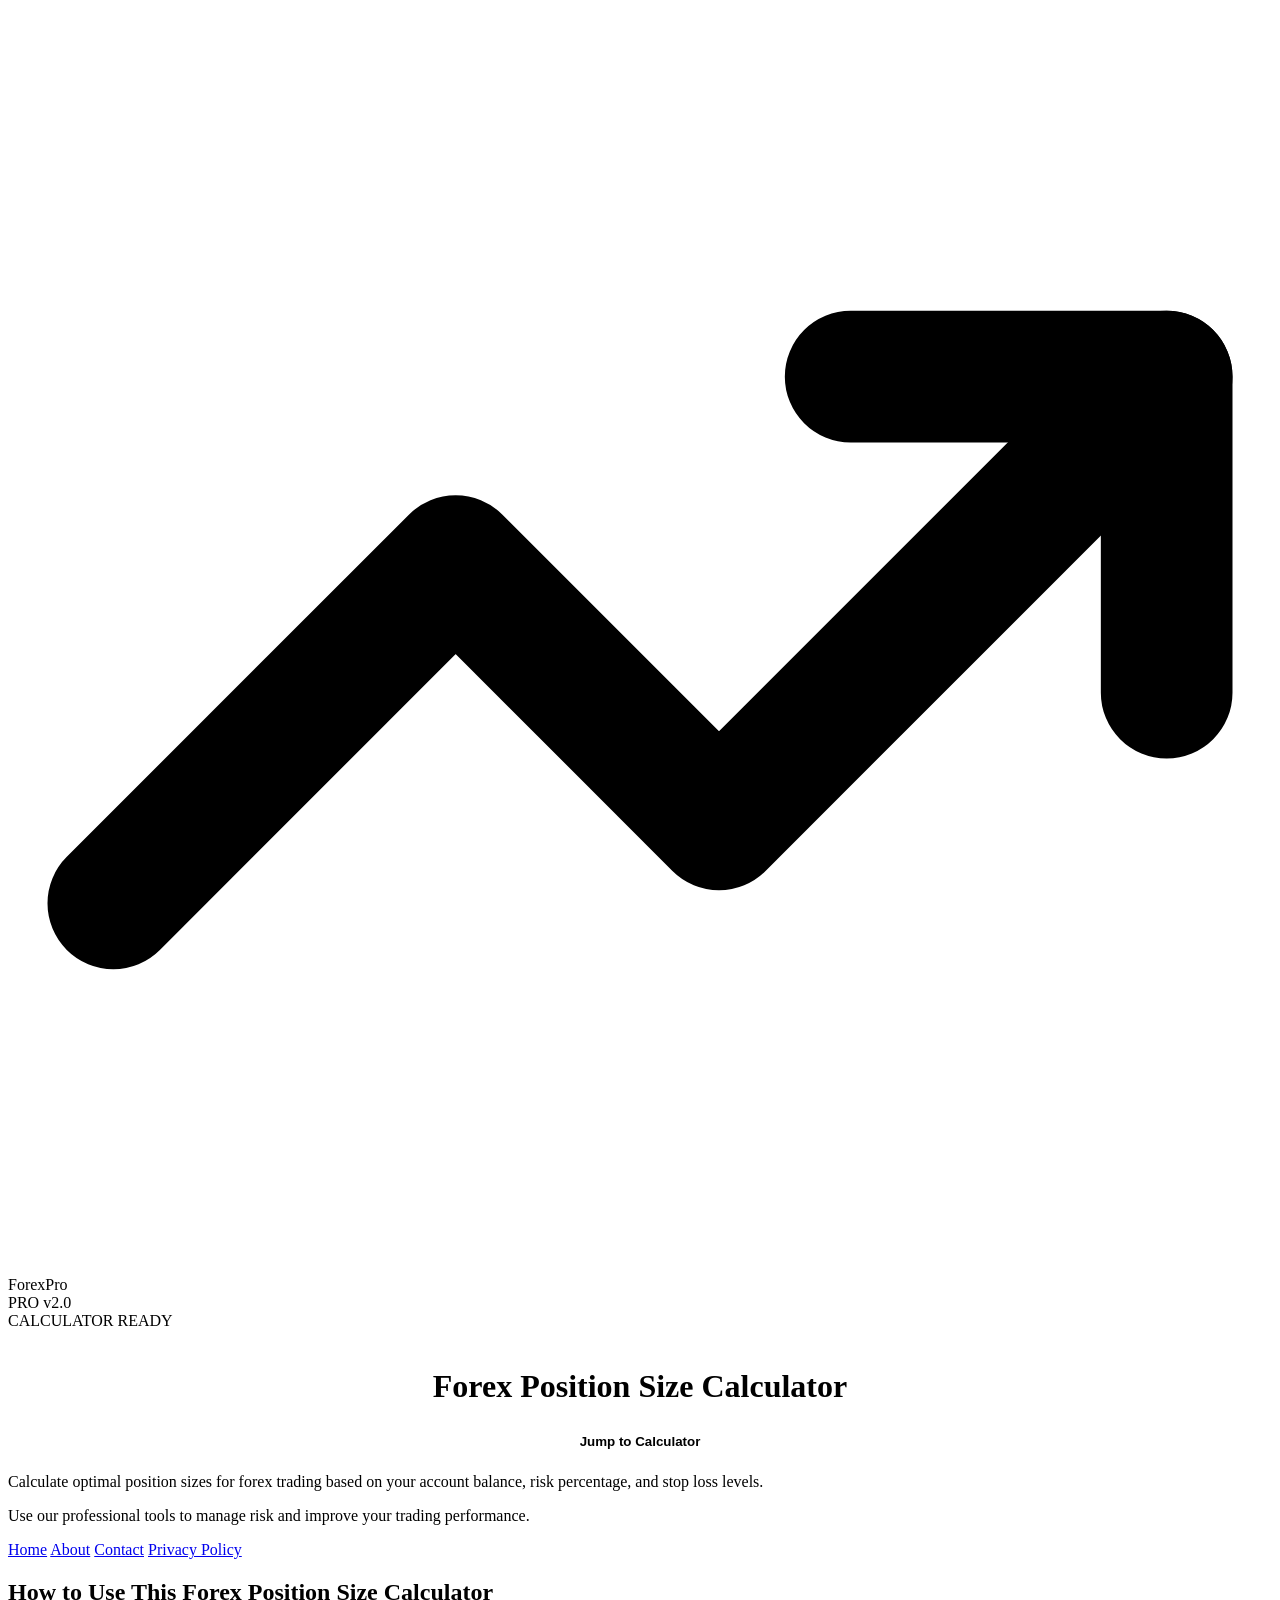
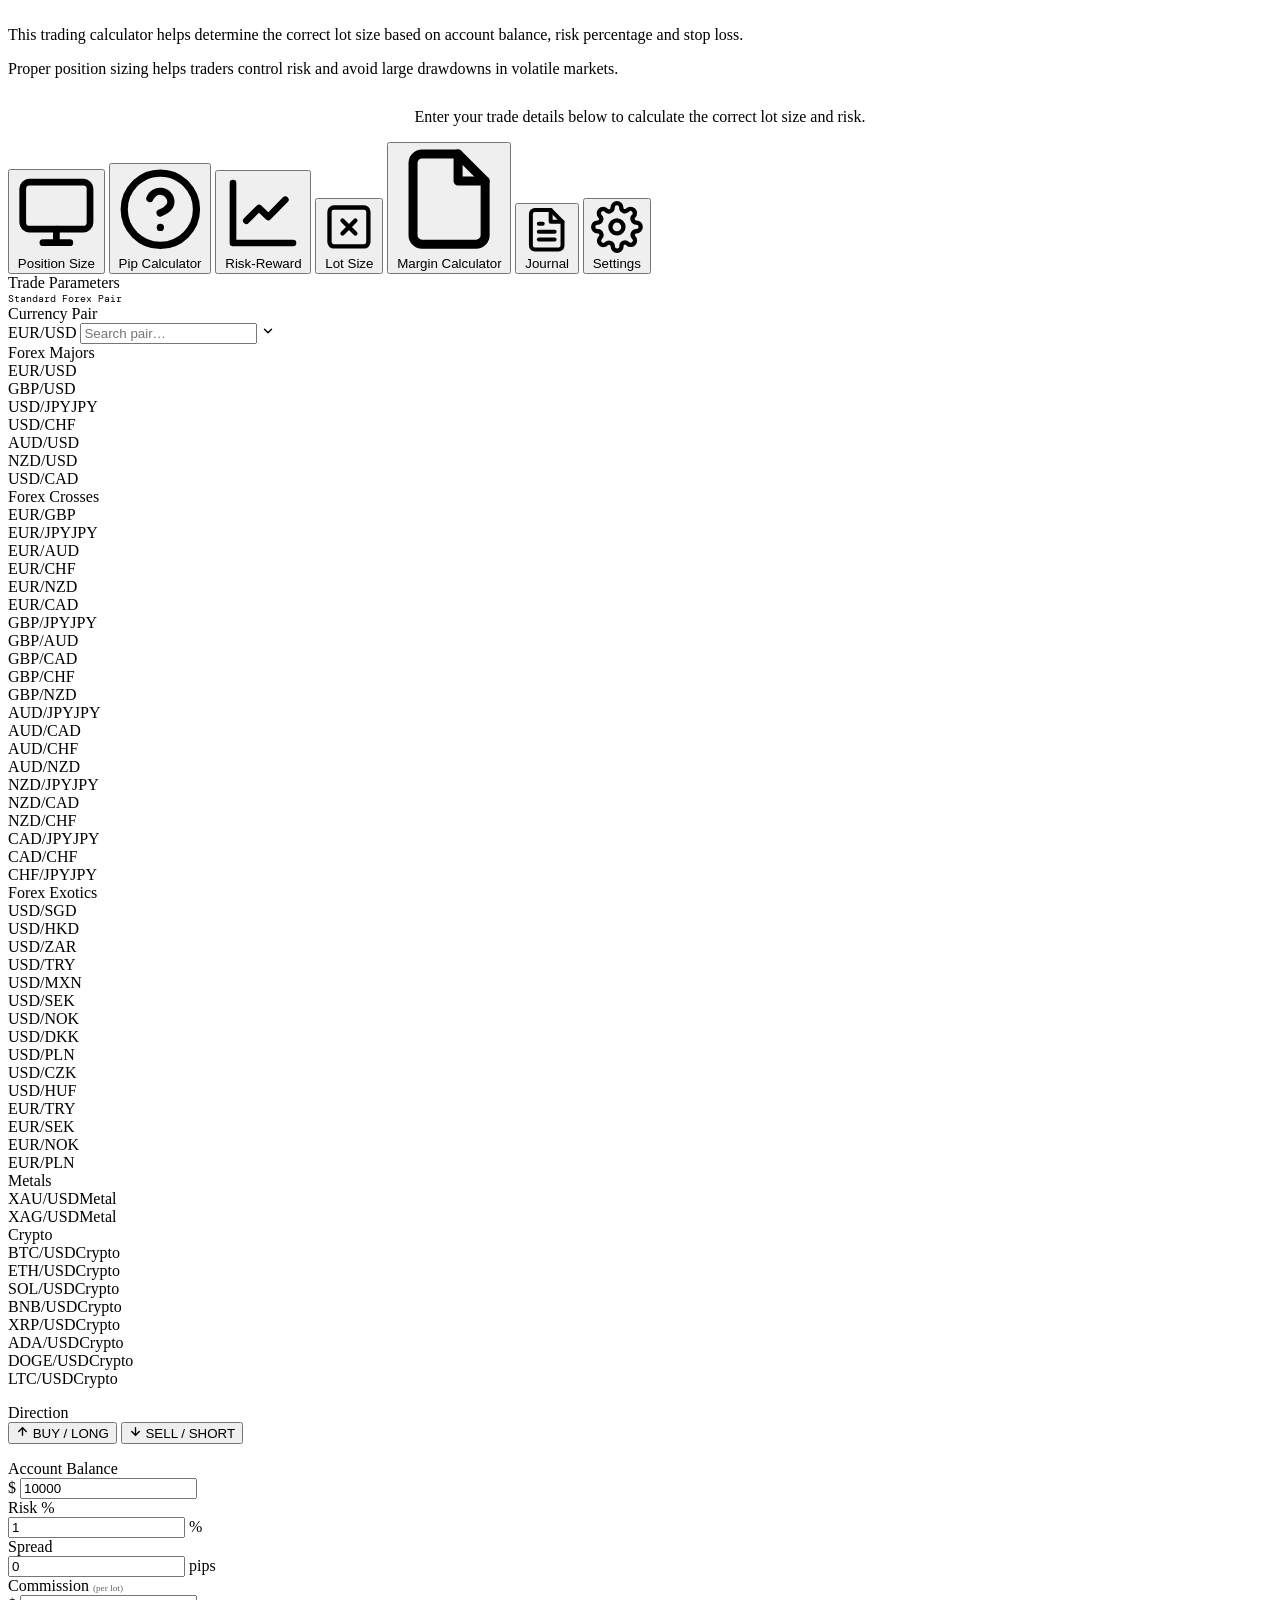
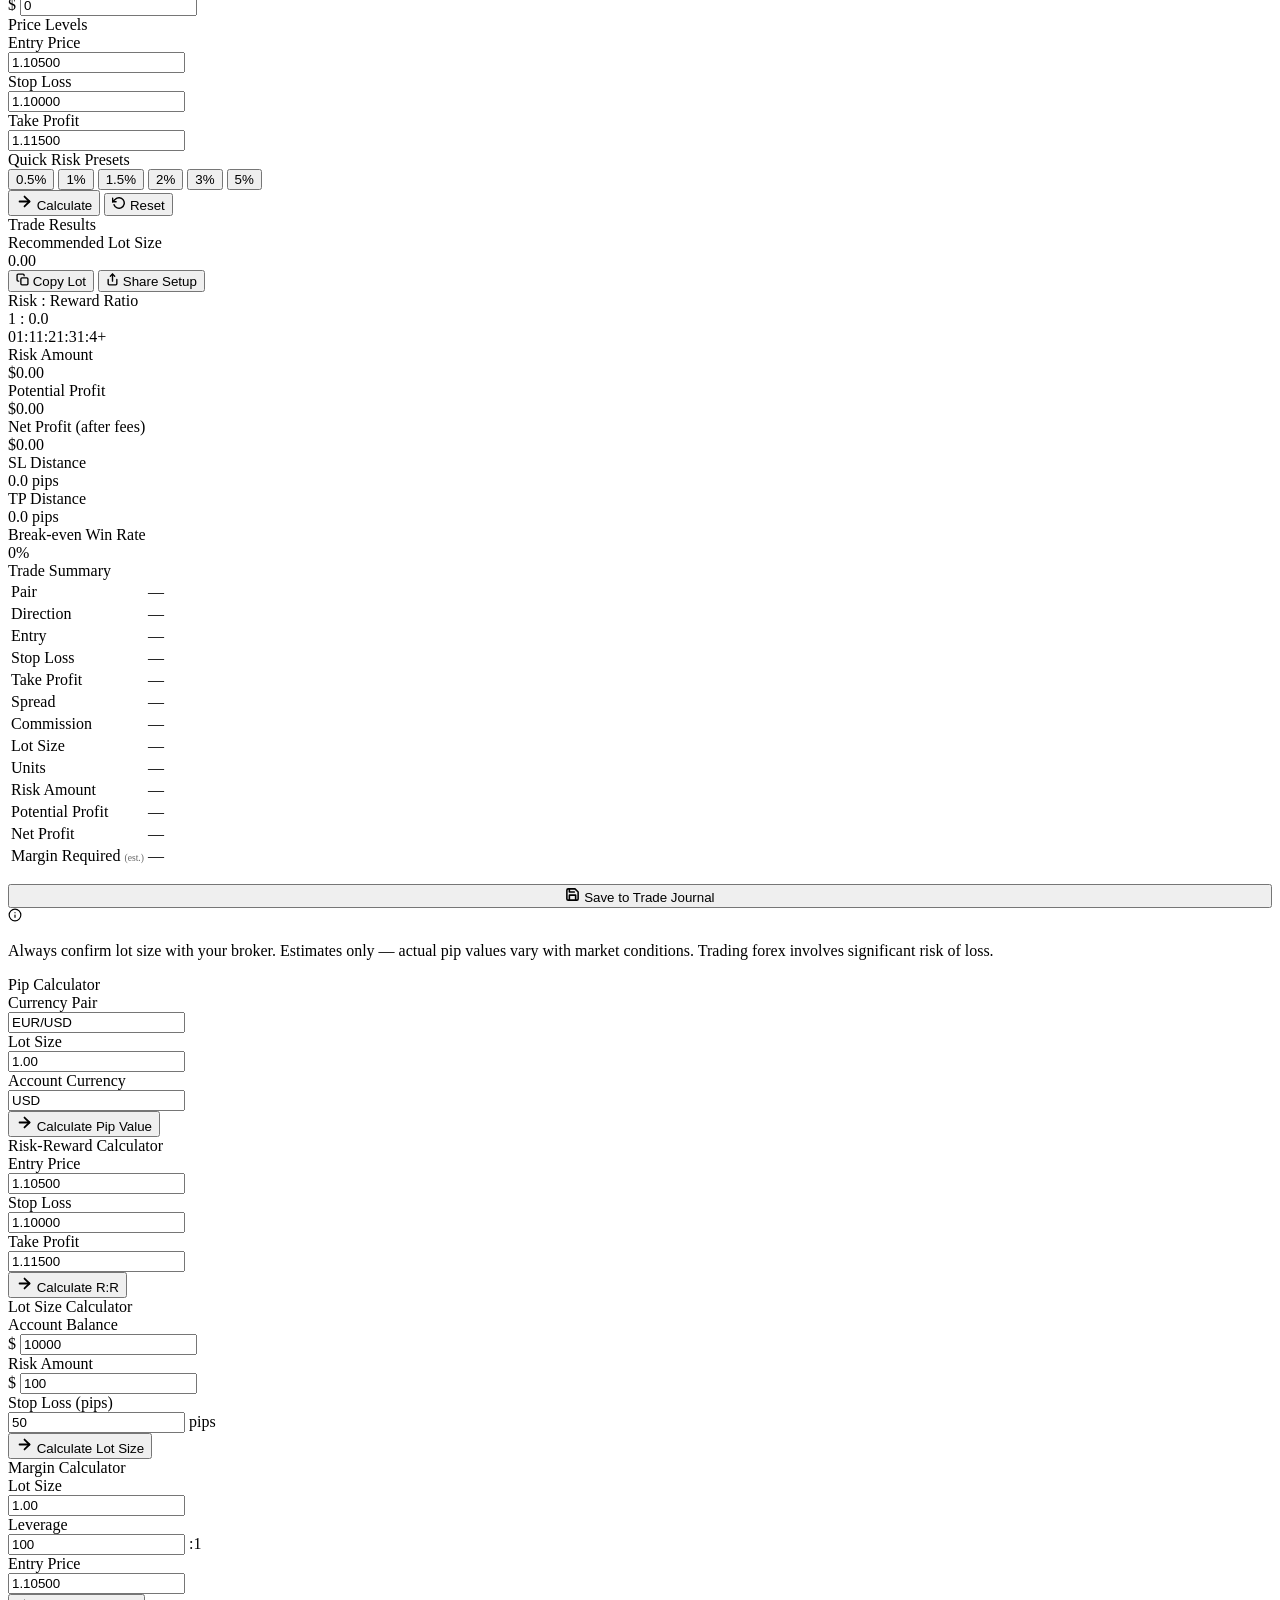
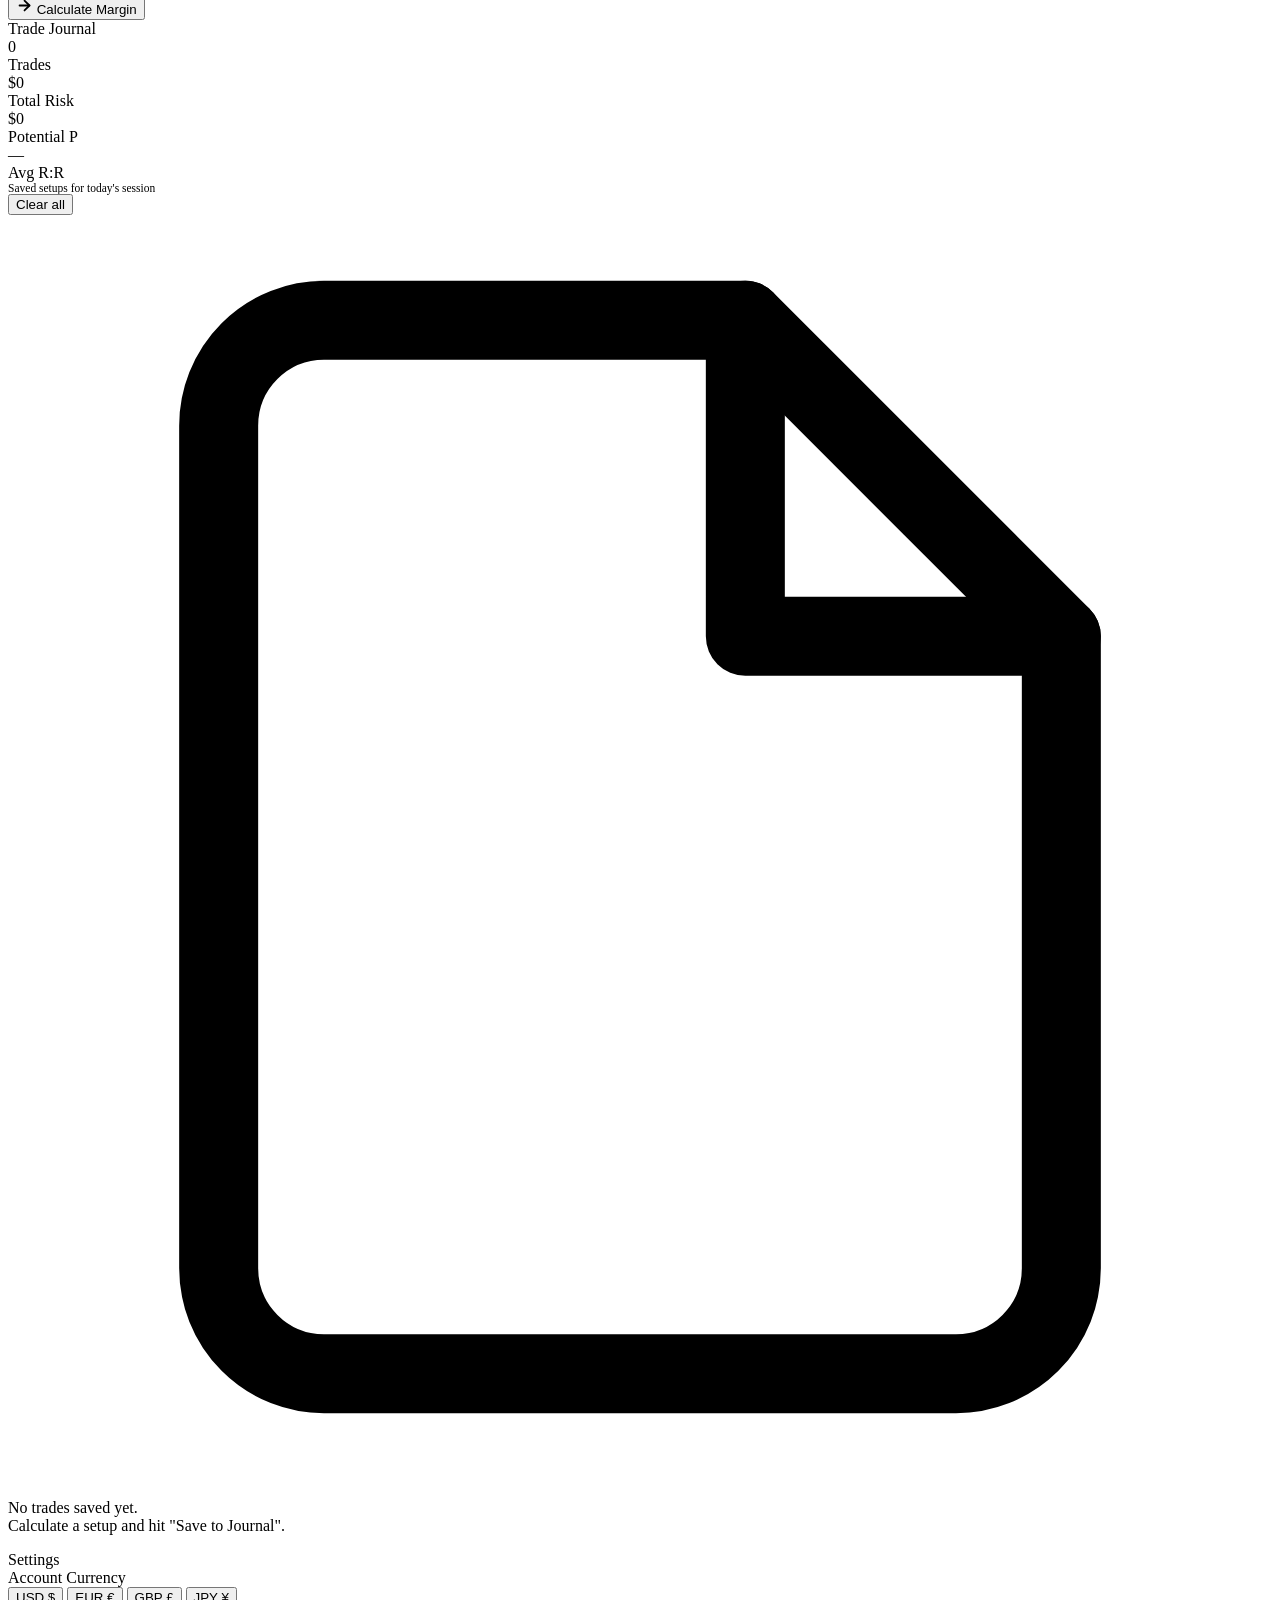
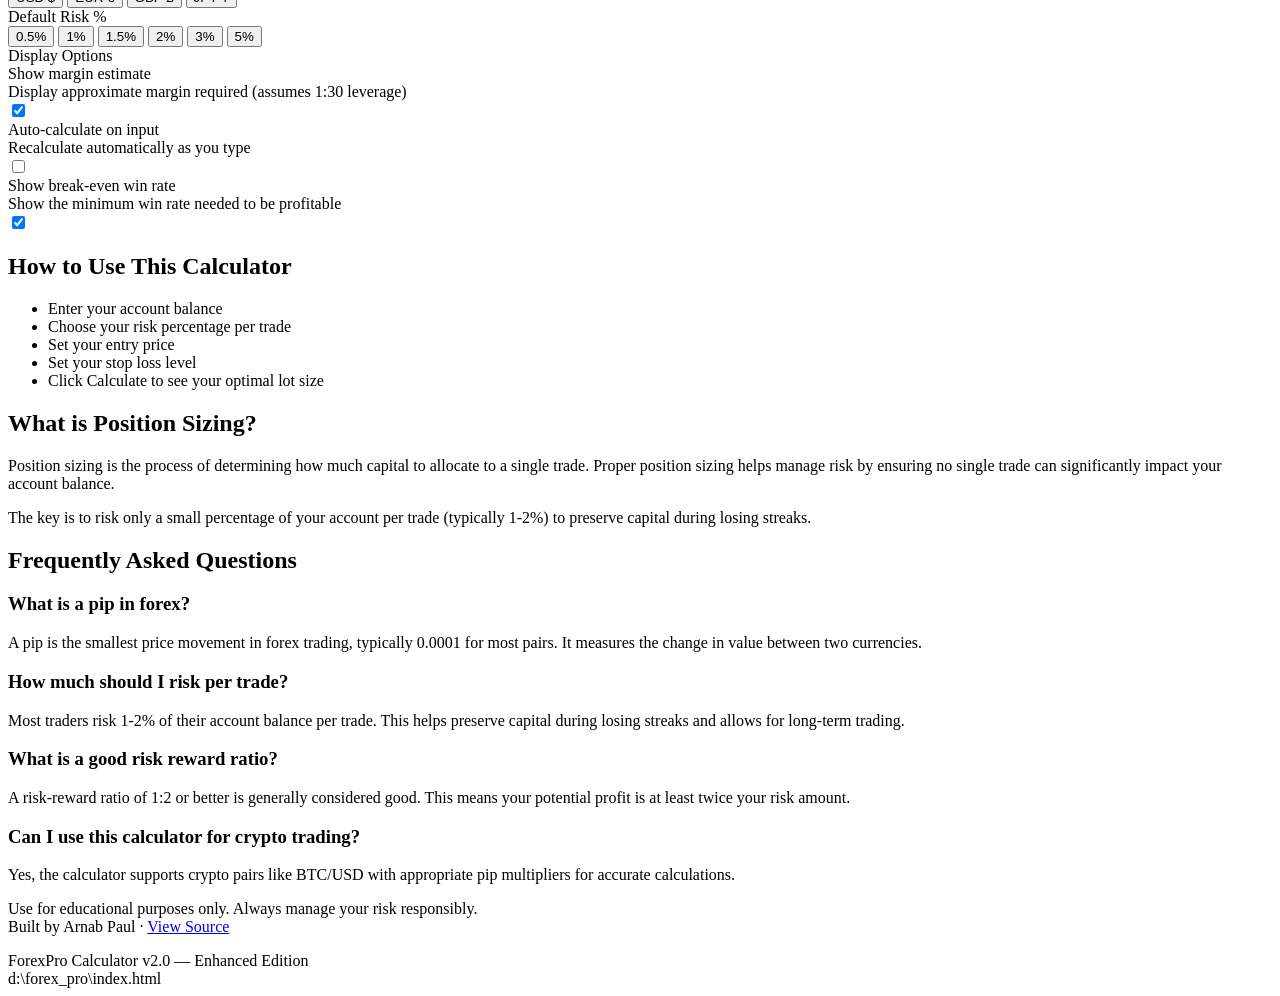
==== commit a2518aa0: "Add files via upload" ====
--- a/index.html
+++ b/index.html
@@ -1,358 +1,690 @@
-<!DOCTYPE html>
-<html lang="en">
-
-<head>
-    <meta charset="UTF-8" />
-    <meta name="viewport" content="width=device-width, initial-scale=1.0" />
-    <title>Advanced Forex Risk & Position Size Calculator | Risk Management Tool</title>
-    <meta name="description"
-        content="Advanced Forex Risk & Position Size Calculator. Calculate lot size, pip distance, risk amount and potential profit. Used by traders to manage risk." />
-    <link rel="preconnect" href="https://fonts.googleapis.com" />
-    <link rel="preconnect" href="https://fonts.gstatic.com" crossorigin />
-    <link href="https://fonts.googleapis.com/css2?family=Inter:wght@400;500;600;700;800&display=swap"
-        rel="stylesheet" />
-    <link rel="stylesheet" href="style.css?v=8" />
-    
-    <!-- Vercel Web Analytics -->
-    <script>
-        window.va = window.va || function () { (window.vaq = window.vaq || []).push(arguments); };
-    </script>
-    <script defer src="/_vercel/insights/script.js"></script>
-</head>
-
-<body>
-    <div class="app">
-        <div class="glow glow-1"></div>
-        <div class="glow glow-2"></div>
-
-        <header class="header">
-            <div class="logo">
-                <svg width="28" height="28" viewBox="0 0 24 24" fill="none" stroke="currentColor" stroke-width="2"
-                    stroke-linecap="round" stroke-linejoin="round">
-                    <polyline points="22 7 13.5 15.5 8.5 10.5 2 17"></polyline>
-                    <polyline points="16 7 22 7 22 13"></polyline>
-                </svg>
-                <h1>Advanced Forex Risk & Position Size Calculator</h1>
-            </div>
-            <p class="subtitle">Used by traders to manage risk and calculate lot size</p>
-            <p class="subtitle">Supports Forex • JPY Pairs • Gold (XAUUSD) • Spread Calculation • Risk/Reward Analysis
-            </p>
-        </header>
-
-        <main class="card">
-            <form id="calcForm" autocomplete="off">
-
-                <!-- Searchable Pair Selector -->
-                <div class="input-group input-group-full">
-                    <label>Currency Pair</label>
-                    <div class="pair-search" id="pairSearch">
-                        <div class="input-wrapper pair-input-wrapper">
-                            <span class="pair-badge" id="pairBadge">EUR/USD</span>
-                            <input type="text" id="pairInput" placeholder="Search pair..." autocomplete="off"
-                                spellcheck="false" />
-                            <svg class="pair-chevron" width="14" height="14" viewBox="0 0 24 24" fill="none"
-                                stroke="currentColor" stroke-width="2.5" stroke-linecap="round" stroke-linejoin="round">
-                                <polyline points="6 9 12 15 18 9"></polyline>
-                            </svg>
-                        </div>
-                        <div class="pair-dropdown" id="pairDropdown"></div>
-                    </div>
-                </div>
-
-                <div class="input-grid">
-                    <div class="input-group">
-                        <label for="balance">Account Balance</label>
-                        <div class="input-wrapper">
-                            <span class="input-prefix">$</span>
-                            <input type="number" id="balance" placeholder="10,000" min="0" step="any" required />
-                        </div>
-                    </div>
-                    <div class="input-group">
-                        <label for="riskPercent">Risk Percentage</label>
-                        <div class="input-wrapper">
-                            <input type="number" id="riskPercent" placeholder="1" min="0" max="100" step="any"
-                                required />
-                            <span class="input-suffix">%</span>
-                        </div>
-                    </div>
-                    <div class="input-group">
-                        <label for="spread">Spread</label>
-                        <div class="input-wrapper">
-                            <input type="number" id="spread" placeholder="1.5" min="0" step="any" value="0" />
-                            <span class="input-suffix">pips</span>
-                        </div>
-                    </div>
-                </div>
-
-                <div class="section-label">Trade Prices</div>
-
-                <div class="input-grid input-grid-3">
-                    <div class="input-group">
-                        <label for="entryPrice">Entry Price</label>
-                        <div class="input-wrapper">
-                            <input type="number" id="entryPrice" placeholder="1.10500" min="0" step="any" required />
-                        </div>
-                    </div>
-                    <div class="input-group">
-                        <label for="slPrice">Stop Loss</label>
-                        <div class="input-wrapper">
-                            <input type="number" id="slPrice" placeholder="1.10000" min="0" step="any" required />
-                        </div>
-                    </div>
-                    <div class="input-group">
-                        <label for="tpPrice">Take Profit</label>
-                        <div class="input-wrapper">
-                            <input type="number" id="tpPrice" placeholder="1.11500" min="0" step="any" required />
-                        </div>
-                    </div>
-                </div>
-
-                <div class="btn-row">
-                    <button type="submit" id="calculateBtn" class="btn-calculate">
-                        <span>Calculate</span>
-                        <svg width="18" height="18" viewBox="0 0 24 24" fill="none" stroke="currentColor"
-                            stroke-width="2.5" stroke-linecap="round" stroke-linejoin="round">
-                            <line x1="5" y1="12" x2="19" y2="12"></line>
-                            <polyline points="12 5 19 12 12 19"></polyline>
-                        </svg>
-                    </button>
-                    <button type="button" id="resetBtn" class="btn-reset">
-                        <svg width="16" height="16" viewBox="0 0 24 24" fill="none" stroke="currentColor"
-                            stroke-width="2.5" stroke-linecap="round" stroke-linejoin="round">
-                            <polyline points="1 4 1 10 7 10"></polyline>
-                            <path d="M3.51 15a9 9 0 1 0 2.13-9.36L1 10"></path>
-                        </svg>
-                        <span>Reset</span>
-                    </button>
-                </div>
-            </form>
-
-            <!-- Results -->
-            <div id="results" class="results hidden">
-                <div class="results-divider"><span>Results</span></div>
-
-                <div class="results-grid">
-                    <div class="results-row">
-                        <div class="result-card result-pips">
-                            <div class="result-icon">
-                                <svg width="20" height="20" viewBox="0 0 24 24" fill="none" stroke="currentColor"
-                                    stroke-width="2" stroke-linecap="round" stroke-linejoin="round">
-                                    <line x1="18" y1="20" x2="18" y2="10"></line>
-                                    <line x1="12" y1="20" x2="12" y2="4"></line>
-                                    <line x1="6" y1="20" x2="6" y2="14"></line>
-                                </svg>
-                            </div>
-                            <div>
-                                <p class="result-label">SL Pip Distance</p>
-                                <p class="result-value" id="slPipDistance">0.0</p>
-                            </div>
-                        </div>
-                        <div class="result-card result-pips">
-                            <div class="result-icon">
-                                <svg width="20" height="20" viewBox="0 0 24 24" fill="none" stroke="currentColor"
-                                    stroke-width="2" stroke-linecap="round" stroke-linejoin="round">
-                                    <line x1="18" y1="20" x2="18" y2="10"></line>
-                                    <line x1="12" y1="20" x2="12" y2="4"></line>
-                                    <line x1="6" y1="20" x2="6" y2="14"></line>
-                                </svg>
-                            </div>
-                            <div>
-                                <p class="result-label">TP Pip Distance</p>
-                                <p class="result-value" id="tpPipDistance">0.0</p>
-                            </div>
-                        </div>
-                        <div class="result-card result-rr">
-                            <div class="result-icon">
-                                <svg width="20" height="20" viewBox="0 0 24 24" fill="none" stroke="currentColor"
-                                    stroke-width="2" stroke-linecap="round" stroke-linejoin="round">
-                                    <circle cx="12" cy="12" r="10"></circle>
-                                    <path d="M16 12l-4-4-4 4"></path>
-                                    <path d="M12 16V8"></path>
-                                </svg>
-                            </div>
-                            <div>
-                                <p class="result-label">Risk : Reward</p>
-                                <p class="result-value" id="rrRatio">1:0.0</p>
-                            </div>
-                        </div>
-                    </div>
-
-                    <div class="result-card result-risk">
-                        <div class="result-icon">
-                            <svg width="20" height="20" viewBox="0 0 24 24" fill="none" stroke="currentColor"
-                                stroke-width="2" stroke-linecap="round" stroke-linejoin="round">
-                                <path
-                                    d="M10.29 3.86L1.82 18a2 2 0 0 0 1.71 3h16.94a2 2 0 0 0 1.71-3L13.71 3.86a2 2 0 0 0-3.42 0z">
-                                </path>
-                                <line x1="12" y1="9" x2="12" y2="13"></line>
-                                <line x1="12" y1="17" x2="12.01" y2="17"></line>
-                            </svg>
-                        </div>
-                        <div>
-                            <p class="result-label">Risk Amount</p>
-                            <p class="result-value" id="riskAmount">$0.00</p>
-                        </div>
-                    </div>
-
-                    <div class="result-card result-lot">
-                        <div class="result-icon">
-                            <svg width="20" height="20" viewBox="0 0 24 24" fill="none" stroke="currentColor"
-                                stroke-width="2" stroke-linecap="round" stroke-linejoin="round">
-                                <rect x="2" y="7" width="20" height="14" rx="2" ry="2"></rect>
-                                <path d="M16 7V5a2 2 0 0 0-2-2h-4a2 2 0 0 0-2 2v2"></path>
-                            </svg>
-                        </div>
-                        <div>
-                            <p class="result-label">Recommended Lot Size</p>
-                            <p class="result-value" id="lotSize">0.00</p>
-                        </div>
-                    </div>
-
-                    <div class="result-card result-profit">
-                        <div class="result-icon">
-                            <svg width="20" height="20" viewBox="0 0 24 24" fill="none" stroke="currentColor"
-                                stroke-width="2" stroke-linecap="round" stroke-linejoin="round">
-                                <polyline points="23 6 13.5 15.5 8.5 10.5 1 18"></polyline>
-                                <polyline points="17 6 23 6 23 12"></polyline>
-                            </svg>
-                        </div>
-                        <div>
-                            <p class="result-label">Potential Profit</p>
-                            <p class="result-value" id="potentialProfit">$0.00</p>
-                        </div>
-                    </div>
-                </div>
-
-                <!-- Trade Summary -->
-                <div class="trade-summary" id="tradeSummary">
-                    <div class="results-divider"><span>Trade Summary</span></div>
-                    <table class="summary-table">
-                        <tbody>
-                            <tr>
-                                <td>Pair</td>
-                                <td id="sumPair">—</td>
-                            </tr>
-                            <tr>
-                                <td>Entry</td>
-                                <td id="sumEntry">—</td>
-                            </tr>
-                            <tr>
-                                <td>Stop Loss</td>
-                                <td id="sumSL">—</td>
-                            </tr>
-                            <tr>
-                                <td>Take Profit</td>
-                                <td id="sumTP">—</td>
-                            </tr>
-                            <tr>
-                                <td>Spread</td>
-                                <td id="sumSpread">—</td>
-                            </tr>
-                            <tr>
-                                <td>Lot Size</td>
-                                <td id="sumLot">—</td>
-                            </tr>
-                            <tr>
-                                <td>Risk Amount</td>
-                                <td id="sumRisk">—</td>
-                            </tr>
-                            <tr>
-                                <td>Potential Profit</td>
-                                <td id="sumProfit">—</td>
-                            </tr>
-                        </tbody>
-                    </table>
-                    <button type="button" id="copyBtn" class="btn-copy">
-                        <svg width="15" height="15" viewBox="0 0 24 24" fill="none" stroke="currentColor"
-                            stroke-width="2" stroke-linecap="round" stroke-linejoin="round">
-                            <rect x="9" y="9" width="13" height="13" rx="2" ry="2"></rect>
-                            <path d="M5 15H4a2 2 0 0 1-2-2V4a2 2 0 0 1 2-2h9a2 2 0 0 1 2 2v1"></path>
-                        </svg>
-                        <span>Copy Trade Setup</span>
-                    </button>
-                </div>
-
-                <div class="risk-warning">
-                    <svg width="14" height="14" viewBox="0 0 24 24" fill="none" stroke="currentColor" stroke-width="2"
-                        stroke-linecap="round" stroke-linejoin="round">
-                        <circle cx="12" cy="12" r="10"></circle>
-                        <line x1="12" y1="16" x2="12" y2="12"></line>
-                        <line x1="12" y1="8" x2="12.01" y2="8"></line>
-                    </svg>
-                    <div>
-                        <p>Always confirm lot size with your broker.</p>
-                        <p>This calculator provides estimates only.</p>
-                    </div>
-                </div>
-            </div>
-        </main>
-
-        <!-- Download CTA Section -->
-        <section class="cta-card" id="ctaSection">
-            <div class="cta-icon">
-                <svg width="28" height="28" viewBox="0 0 24 24" fill="none" stroke="currentColor" stroke-width="2"
-                    stroke-linecap="round" stroke-linejoin="round">
-                    <path d="M21 15v4a2 2 0 0 1-2 2H5a2 2 0 0 1-2-2v-4"></path>
-                    <polyline points="7 10 12 15 17 10"></polyline>
-                    <line x1="12" y1="15" x2="12" y2="3"></line>
-                </svg>
-            </div>
-            <h2 class="cta-title">Download the Full Version</h2>
-            <p class="cta-description">Use the standalone version of this calculator with future updates and offline
-                access.</p>
-            <ul class="cta-features">
-                <li>
-                    <svg width="14" height="14" viewBox="0 0 24 24" fill="none" stroke="currentColor" stroke-width="2.5"
-                        stroke-linecap="round" stroke-linejoin="round">
-                        <polyline points="20 6 9 17 4 12"></polyline>
-                    </svg>
-                    Works offline
-                </li>
-                <li>
-                    <svg width="14" height="14" viewBox="0 0 24 24" fill="none" stroke="currentColor" stroke-width="2.5"
-                        stroke-linecap="round" stroke-linejoin="round">
-                        <polyline points="20 6 9 17 4 12"></polyline>
-                    </svg>
-                    Faster calculations
-                </li>
-                <li>
-                    <svg width="14" height="14" viewBox="0 0 24 24" fill="none" stroke="currentColor" stroke-width="2.5"
-                        stroke-linecap="round" stroke-linejoin="round">
-                        <polyline points="20 6 9 17 4 12"></polyline>
-                    </svg>
-                    Lifetime updates
-                </li>
-            </ul>
-            <a href="https://sinwood.gumroad.com/l/xdbgqj" target="_blank" rel="noopener noreferrer" class="btn-cta"
-                id="ctaDownloadBtn">
-                <span>Download on Gumroad</span>
-                <svg width="16" height="16" viewBox="0 0 24 24" fill="none" stroke="currentColor" stroke-width="2.5"
-                    stroke-linecap="round" stroke-linejoin="round">
-                    <path d="M18 13v6a2 2 0 0 1-2 2H5a2 2 0 0 1-2-2V8a2 2 0 0 1 2-2h6"></path>
-                    <polyline points="15 3 21 3 21 9"></polyline>
-                    <line x1="10" y1="14" x2="21" y2="3"></line>
-                </svg>
-            </a>
-        </section>
-
-        <footer class="footer">
-            <p>
-                Use this tool for educational purposes only. Always manage your risk responsibly.
-            </p>
-
-            <p>
-                Built by Arnab Paul •
-                <a href="https://github.com/paularnab1906-prog/forex-position-size-calculator" target="_blank">
-                    View Source
-                </a> |
-                <a href="https://sinwood.gumroad.com/l/xdbgqj" target="_blank">
-                    Buy Full Version
-                </a>
-            </p>
-        </footer>
-    </div>
-
-    <script src="app.js?v=8"></script>
-</body>
-
-</html>+<!DOCTYPE html>
+<html lang="en">
+<head>
+<meta charset="UTF-8"/>
+<meta name="viewport" content="width=device-width, initial-scale=1.0"/>
+<title>Forex Position Size Calculator & Trading Tools</title>
+<meta name="description" content="Free forex trading calculators including position size, pip value, risk reward and margin calculator."/>
+<meta name="keywords" content="forex calculator, position size calculator, pip calculator, risk reward calculator, lot size calculator, margin calculator, forex trading tools"/>
+<meta name="author" content="Arnab Paul"/>
+<meta name="robots" content="index, follow"/>
+<link rel="canonical" href="https://forex-position-size-calculator-rust.vercel.app/"/>
+<meta property="og:title" content="Forex Position Size Calculator & Trading Tools">
+<meta property="og:description" content="Free forex trading calculators including position size, pip value, risk reward and margin calculator.">
+<meta property="og:type" content="website">
+<meta property="og:url" content="https://forex-position-size-calculator-rust.vercel.app/">
+<link rel="preconnect" href="https://fonts.googleapis.com"/>
+<link href="https://fonts.googleapis.com/css2?family=DM+Mono:wght@400;500&family=Syne:wght@400;600;700;800&family=DM+Sans:wght@300;400;500;600&display=swap" rel="stylesheet"/>
+<link rel="stylesheet" href="index.css"/>
+<!-- Google tag (gtag.js) -->
+<script async src="https://www.googletagmanager.com/gtag/js?id=G-1H4RJPQE2P"></script>
+<script>
+  window.dataLayer = window.dataLayer || [];
+  function gtag(){dataLayer.push(arguments);}
+  gtag('js', new Date());
+
+  gtag('config', 'G-1H4RJPQE2P');
+</script>
+</head>
+<body>
+<div class="ambience"><div class="amb-1"></div><div class="amb-2"></div></div>
+
+<div class="shell">
+
+  <!-- HEADER -->
+  <header>
+    <div class="logo-block">
+      <div class="logo-icon">
+        <svg viewBox="0 0 24 24" fill="none" stroke="currentColor" stroke-width="2.5" stroke-linecap="round" stroke-linejoin="round">
+          <polyline points="22 7 13.5 15.5 8.5 10.5 2 17"/>
+          <polyline points="16 7 22 7 22 13"/>
+        </svg>
+      </div>
+      <div>
+        <div class="brand-name">Forex<span>Pro</span></div>
+      </div>
+      <span class="header-badge">PRO v2.0</span>
+    </div>
+    <div class="header-meta">
+      <div class="live-dot">CALCULATOR READY</div>
+      <button onclick="sharePage()" style="background:var(--blue);color:#fff;border:none;padding:0.3rem 0.6rem;border-radius:4px;font-size:.7rem;cursor:pointer;">Share Tool</button>
+      <!-- authentication UI removed until backend is available -->
+    </div>
+  </header>
+
+  <!-- MAIN HEADING FOR SEO -->
+  <h1 style="text-align:center;margin-top:1rem;">Forex Position Size Calculator</h1>
+
+  <!-- JUMP TO CALCULATOR BUTTON -->
+  <div style="text-align:center;margin:1rem 0;">
+    <button onclick="document.getElementById('calculator-section').scrollIntoView({behavior:'smooth'});" style="background:var(--green);color:#000;border:none;padding:0.5rem 1rem;border-radius:6px;font-weight:600;cursor:pointer;">Jump to Calculator</button>
+  </div>
+
+  <!-- 2-LINE DESCRIPTION -->
+  <div class="calculator-description">
+    <p>Calculate optimal position sizes for forex trading based on your account balance, risk percentage, and stop loss levels.</p>
+    <p>Use our professional tools to manage risk and improve your trading performance.</p>
+  </div>
+  <nav class="main-nav">
+    <a href="index.html" class="nav-link active">Home</a>
+    <a href="about.html" class="nav-link">About</a>
+    <a href="contact.html" class="nav-link">Contact</a>
+    <a href="privacy.html" class="nav-link">Privacy Policy</a>
+  </nav>
+
+  <!-- HOW TO USE SECTION -->
+  <div class="calculator-description">
+  <h2>How to Use This Forex Position Size Calculator</h2>
+
+  <p>
+  This trading calculator helps determine the correct lot size
+  based on account balance, risk percentage and stop loss.
+  </p>
+
+  <p>
+  Proper position sizing helps traders control risk and avoid
+  large drawdowns in volatile markets.
+  </p>
+
+  </div>
+
+  <!-- AD PLACEHOLDER -->
+  <div style="margin:30px;text-align:center">
+
+  <!-- Google AdSense -->
+
+  </div>
+
+  <!-- CALCULATOR MESSAGE -->
+  <div style="text-align:center;margin:1rem 0;color:var(--text-2);">
+    Enter your trade details below to calculate the correct lot size and risk.
+  </div>
+
+  <!-- TABS -->
+  <div id="calculator-section" class="tabs">
+    <button class="tab-btn active" onclick="switchTab('calc',this)">
+      <svg class="tab-indicator" viewBox="0 0 24 24" fill="none" stroke="currentColor" stroke-width="2" stroke-linecap="round" stroke-linejoin="round"><rect x="2" y="3" width="20" height="14" rx="2"/><line x1="8" y1="21" x2="16" y2="21"/><line x1="12" y1="17" x2="12" y2="21"/></svg>
+      Position Size
+    </button>
+    <button class="tab-btn" onclick="switchTab('pip',this)">
+      <svg class="tab-indicator" viewBox="0 0 24 24" fill="none" stroke="currentColor" stroke-width="2" stroke-linecap="round" stroke-linejoin="round"><circle cx="12" cy="12" r="10"/><path d="M9.09 9a3 3 0 0 1 5.83 1c0 2-3 3-3 3"/><path d="M12 17h.01"/></svg>
+      Pip Calculator
+    </button>
+    <button class="tab-btn" onclick="switchTab('rr',this)">
+      <svg class="tab-indicator" viewBox="0 0 24 24" fill="none" stroke="currentColor" stroke-width="2" stroke-linecap="round" stroke-linejoin="round"><path d="M3 3v18h18"/><path d="M18.7 8l-5.1 5.2-2.8-2.7L7 14.3"/></svg>
+      Risk-Reward
+    </button>
+    <button class="tab-btn" onclick="switchTab('lot',this)">
+      <svg class="tab-indicator" viewBox="0 0 24 24" fill="none" stroke="currentColor" stroke-width="2" stroke-linecap="round" stroke-linejoin="round"><rect x="3" y="3" width="18" height="18" rx="2"/><line x1="9" y1="9" x2="15" y2="15"/><line x1="15" y1="9" x2="9" y2="15"/></svg>
+      Lot Size
+    </button>
+    <button class="tab-btn" onclick="switchTab('margin',this)">
+      <svg class="tab-indicator" viewBox="0 0 24 24" fill="none" stroke="currentColor" stroke-width="2" stroke-linecap="round" stroke-linejoin="round"><path d="M14 2H6a2 2 0 0 0-2 2v16a2 2 0 0 0 2 2h12a2 2 0 0 0 2-2V8z"/><polyline points="14 2 14 8 20 8"/></svg>
+      Margin Calculator
+    </button>
+    <button class="tab-btn" onclick="switchTab('journal',this)">
+      <svg class="tab-indicator" viewBox="0 0 24 24" fill="none" stroke="currentColor" stroke-width="2" stroke-linecap="round" stroke-linejoin="round"><path d="M14 2H6a2 2 0 0 0-2 2v16a2 2 0 0 0 2 2h12a2 2 0 0 0 2-2V8z"/><polyline points="14 2 14 8 20 8"/><line x1="16" y1="13" x2="8" y2="13"/><line x1="16" y1="17" x2="8" y2="17"/><line x1="10" y1="9" x2="8" y2="9"/></svg>
+      Journal
+      <span id="journal-count-badge" style="display:none;background:var(--green);color:#000;border-radius:8px;font-size:.58rem;padding:.1rem .4rem;font-weight:700;font-family:'DM Mono',monospace;"></span>
+    </button>
+    <button class="tab-btn" onclick="switchTab('settings',this)">
+      <svg class="tab-indicator" viewBox="0 0 24 24" fill="none" stroke="currentColor" stroke-width="2" stroke-linecap="round" stroke-linejoin="round"><circle cx="12" cy="12" r="3"/><path d="M19.4 15a1.65 1.65 0 0 0 .33 1.82l.06.06a2 2 0 0 1-2.83 2.83l-.06-.06a1.65 1.65 0 0 0-1.82-.33 1.65 1.65 0 0 0-1 1.51V21a2 2 0 0 1-4 0v-.09A1.65 1.65 0 0 0 9 19.4a1.65 1.65 0 0 0-1.82.33l-.06.06a2 2 0 0 1-2.83-2.83l.06-.06A1.65 1.65 0 0 0 4.68 15a1.65 1.65 0 0 0-1.51-1H3a2 2 0 0 1 0-4h.09A1.65 1.65 0 0 0 4.6 9a1.65 1.65 0 0 0-.33-1.82l-.06-.06a2 2 0 0 1 2.83-2.83l.06.06A1.65 1.65 0 0 0 9 4.68a1.65 1.65 0 0 0 1-1.51V3a2 2 0 0 1 4 0v.09a1.65 1.65 0 0 0 1 1.51 1.65 1.65 0 0 0 1.82-.33l.06-.06a2 2 0 0 1 2.83 2.83l-.06.06A1.65 1.65 0 0 0 19.4 9a1.65 1.65 0 0 0 1.51 1H21a2 2 0 0 1 0 4h-.09a1.65 1.65 0 0 0-1.51 1z"/></svg>
+      Settings
+    </button>
+  </div>
+
+  <!-- ══════════ POSITION SIZE CALCULATOR TAB ══════════ -->
+  <div id="tab-calc" class="tab-panel active">
+    <div class="card">
+      <div class="card-header">
+        <div class="card-title"><span class="card-title-dot"></span>Trade Parameters</div>
+        <div style="font-size:.65rem;color:var(--text-3);font-family:'DM Mono',monospace;" id="pair-type-label"></div>
+      </div>
+
+      <!-- PAIR SELECTOR -->
+      <div class="field" style="margin-bottom:1rem;">
+        <label>Currency Pair</label>
+        <div class="pair-sel" id="pairSel">
+          <div class="pair-sel-wrap" onclick="toggleDropdown()">
+            <span class="pair-badge" id="pairBadge">EUR/USD</span>
+            <input class="pair-input" id="pairInput" placeholder="Search pair…" autocomplete="off" spellcheck="false"/>
+            <svg class="pair-chevron" width="14" height="14" viewBox="0 0 24 24" fill="none" stroke="currentColor" stroke-width="2.5" stroke-linecap="round" stroke-linejoin="round"><polyline points="6 9 12 15 18 9"/></svg>
+          </div>
+          <div class="pair-dropdown" id="pairDropdown"></div>
+        </div>
+      </div>
+
+      <!-- TRADE DIRECTION -->
+      <div class="field" style="margin-bottom:1rem;">
+        <label>Direction</label>
+        <div class="direction-toggle">
+          <button class="dir-btn buy active" id="buyBtn" onclick="setDir('buy')">
+            <svg width="13" height="13" viewBox="0 0 24 24" fill="none" stroke="currentColor" stroke-width="2.5" stroke-linecap="round" stroke-linejoin="round"><line x1="12" y1="19" x2="12" y2="5"/><polyline points="5 12 12 5 19 12"/></svg>
+            BUY / LONG
+          </button>
+          <button class="dir-btn sell" id="sellBtn" onclick="setDir('sell')">
+            <svg width="13" height="13" viewBox="0 0 24 24" fill="none" stroke="currentColor" stroke-width="2.5" stroke-linecap="round" stroke-linejoin="round"><line x1="12" y1="5" x2="12" y2="19"/><polyline points="19 12 12 19 5 12"/></svg>
+            SELL / SHORT
+          </button>
+        </div>
+      </div>
+
+      <div class="form-grid form-grid-2">
+        <div class="field">
+          <label>Account Balance</label>
+          <div class="input-wrap">
+            <span class="pfx" id="currency-symbol">$</span>
+            <input type="number" id="balance" placeholder="10,000" min="0" step="any" value="10000"/>
+          </div>
+          <span class="field-error" id="err-balance"></span>
+        </div>
+        <div class="field">
+          <label>Risk %</label>
+          <div class="input-wrap">
+            <input type="number" id="riskPct" placeholder="1" min="0.01" max="100" step="any" value="1"/>
+            <span class="sfx">%</span>
+          </div>
+          <span class="field-error" id="err-risk"></span>
+        </div>
+        <div class="field">
+          <label>Spread</label>
+          <div class="input-wrap">
+            <input type="number" id="spread" placeholder="0" min="0" step="any" value="0"/>
+            <span class="sfx">pips</span>
+          </div>
+        </div>
+        <div class="field">
+          <label>Commission <span style="font-size:.58rem;opacity:.6">(per lot)</span></label>
+          <div class="input-wrap">
+            <span class="pfx" id="commission-symbol">$</span>
+            <input type="number" id="commission" placeholder="0" min="0" step="any" value="0"/>
+          </div>
+        </div>
+      </div>
+
+      <div class="section-sep">Price Levels</div>
+
+      <div class="form-grid">
+        <div class="field">
+          <label>Entry Price</label>
+          <div class="input-wrap">
+            <input type="number" id="entry" placeholder="1.10500" min="0" step="any" value="1.10500"/>
+          </div>
+          <span class="field-error" id="err-entry"></span>
+        </div>
+        <div class="field">
+          <label>Stop Loss</label>
+          <div class="input-wrap">
+            <input type="number" id="sl" placeholder="1.10000" min="0" step="any" value="1.10000"/>
+          </div>
+          <span class="field-error" id="err-sl"></span>
+        </div>
+        <div class="field">
+          <label>Take Profit</label>
+          <div class="input-wrap">
+            <input type="number" id="tp" placeholder="1.11500" min="0" step="any" value="1.11500"/>
+          </div>
+          <span class="field-error" id="err-tp"></span>
+        </div>
+      </div>
+
+      <!-- QUICK RISK PRESETS -->
+      <div class="section-sep">Quick Risk Presets</div>
+      <div class="preset-grid" id="riskPresets">
+        <button class="preset-btn" onclick="setRisk(0.5)">0.5%</button>
+        <button class="preset-btn active" onclick="setRisk(1)">1%</button>
+        <button class="preset-btn" onclick="setRisk(1.5)">1.5%</button>
+        <button class="preset-btn" onclick="setRisk(2)">2%</button>
+        <button class="preset-btn" onclick="setRisk(3)">3%</button>
+        <button class="preset-btn" onclick="setRisk(5)">5%</button>
+      </div>
+
+      <div class="btn-row">
+        <button class="btn-calc" id="calcBtn" onclick="calculate()">
+          <svg width="17" height="17" viewBox="0 0 24 24" fill="none" stroke="currentColor" stroke-width="2.5" stroke-linecap="round" stroke-linejoin="round"><line x1="5" y1="12" x2="19" y2="12"/><polyline points="12 5 19 12 12 19"/></svg>
+          Calculate
+        </button>
+        <button class="btn-reset" onclick="resetForm()">
+          <svg width="14" height="14" viewBox="0 0 24 24" fill="none" stroke="currentColor" stroke-width="2.5" stroke-linecap="round" stroke-linejoin="round"><polyline points="1 4 1 10 7 10"/><path d="M3.51 15a9 9 0 1 0 2.13-9.36L1 10"/></svg>
+          Reset
+        </button>
+      </div>
+    </div>
+
+    <!-- RESULTS -->
+    <div id="results">
+      <div class="card">
+        <div class="card-header">
+          <div class="card-title"><span class="card-title-dot"></span>Trade Results</div>
+          <div style="font-size:.65rem;color:var(--text-3);font-family:'DM Mono',monospace;" id="result-dir-badge"></div>
+        </div>
+
+        <!-- LOT SIZE HERO -->
+        <div class="lot-hero">
+          <div class="lot-label-col">
+            <div class="main-label">Recommended Lot Size</div>
+            <div class="lot-num" id="r-lot">0.00</div>
+            <div class="lot-sub" id="r-lot-units"></div>
+          </div>
+          <div class="lot-actions">
+            <button class="btn-copy-lot" id="copyLotBtn" onclick="copyLot()">
+              <svg width="13" height="13" viewBox="0 0 24 24" fill="none" stroke="currentColor" stroke-width="2.5" stroke-linecap="round" stroke-linejoin="round"><rect x="9" y="9" width="13" height="13" rx="2"/><path d="M5 15H4a2 2 0 0 1-2-2V4a2 2 0 0 1 2-2h9a2 2 0 0 1 2 2v1"/></svg>
+              Copy Lot
+            </button>
+            <button class="btn-copy-setup" id="copySetupBtn" onclick="copyShareLink()">
+              <svg width="13" height="13" viewBox="0 0 24 24" fill="none" stroke="currentColor" stroke-width="2.5" stroke-linecap="round" stroke-linejoin="round"><path d="M4 12v8a2 2 0 0 0 2 2h12a2 2 0 0 0 2-2v-8"/><polyline points="16 6 12 2 8 6"/><line x1="12" y1="2" x2="12" y2="15"/></svg>
+              Share Setup
+            </button>
+          </div>
+        </div>
+
+        <!-- R:R METER -->
+        <div class="rr-meter-wrap">
+          <div class="rr-header">
+            <div class="rr-title">Risk : Reward Ratio</div>
+            <div class="rr-label" id="r-rr">1 : 0.0</div>
+          </div>
+          <div class="meter-track"><div class="meter-fill" id="rr-fill" style="width:0%"></div></div>
+          <div class="rr-ticks"><span>0</span><span>1:1</span><span>1:2</span><span>1:3</span><span>1:4+</span></div>
+        </div>
+
+        <!-- STATS GRID -->
+        <div class="results-grid">
+          <div class="stat-card gold">
+            <div class="stat-label">Risk Amount</div>
+            <div class="stat-value" id="r-risk">$0.00</div>
+          </div>
+          <div class="stat-card green">
+            <div class="stat-label">Potential Profit</div>
+            <div class="stat-value" id="r-profit">$0.00</div>
+          </div>
+          <div class="stat-card blue">
+            <div class="stat-label">Net Profit (after fees)</div>
+            <div class="stat-value" id="r-netprofit">$0.00</div>
+          </div>
+          <div class="stat-card purple">
+            <div class="stat-label">SL Distance</div>
+            <div class="stat-value" id="r-slpips">0.0 pips</div>
+          </div>
+          <div class="stat-card purple">
+            <div class="stat-label">TP Distance</div>
+            <div class="stat-value" id="r-tppips">0.0 pips</div>
+          </div>
+          <div class="stat-card red">
+            <div class="stat-label">Break-even Win Rate</div>
+            <div class="stat-value" id="r-breakeven">0%</div>
+          </div>
+        </div>
+
+        <!-- TRADE SUMMARY -->
+        <div class="section-sep">Trade Summary</div>
+        <table class="summary-tbl">
+          <tbody>
+            <tr><td>Pair</td><td id="s-pair">—</td></tr>
+            <tr><td>Direction</td><td id="s-dir">—</td></tr>
+            <tr><td>Entry</td><td id="s-entry">—</td></tr>
+            <tr><td>Stop Loss</td><td id="s-sl">—</td></tr>
+            <tr><td>Take Profit</td><td id="s-tp">—</td></tr>
+            <tr><td>Spread</td><td id="s-spread">—</td></tr>
+            <tr><td>Commission</td><td id="s-commission">—</td></tr>
+            <tr><td>Lot Size</td><td id="s-lot">—</td></tr>
+            <tr><td>Units</td><td id="s-units">—</td></tr>
+            <tr><td>Risk Amount</td><td id="s-risk">—</td></tr>
+            <tr><td>Potential Profit</td><td id="s-profit">—</td></tr>
+            <tr><td>Net Profit</td><td id="s-netprofit">—</td></tr>
+            <tr><td>Margin Required <span style="font-size:.6rem;opacity:.6">(est.)</span></td><td id="s-margin">—</td></tr>
+          </tbody>
+        </table>
+
+        <!-- SAVE TO JOURNAL -->
+        <button class="btn-calc" style="width:100%;margin-top:1rem;" onclick="saveToJournal()" id="saveJournalBtn">
+          <svg width="15" height="15" viewBox="0 0 24 24" fill="none" stroke="currentColor" stroke-width="2.5" stroke-linecap="round" stroke-linejoin="round"><path d="M19 21H5a2 2 0 0 1-2-2V5a2 2 0 0 1 2-2h11l5 5v11a2 2 0 0 1-2 2z"/><polyline points="17 21 17 13 7 13 7 21"/><polyline points="7 3 7 8 15 8"/></svg>
+          Save to Trade Journal
+        </button>
+
+        <!-- SHARE SECTION -->
+        <div class="share-section" style="display:none;">
+          <h3>Share Trade Setup</h3>
+          <div class="share-buttons">
+            <button class="btn-share" onclick="copyShareLink()">
+              <svg width="13" height="13" viewBox="0 0 24 24" fill="none" stroke="currentColor" stroke-width="2.5" stroke-linecap="round" stroke-linejoin="round"><rect x="9" y="9" width="13" height="13" rx="2"/><path d="M5 15H4a2 2 0 0 1-2-2V4a2 2 0 0 1 2-2h9a2 2 0 0 1 2 2v1"/></svg>
+              Copy Link
+            </button>
+            <button class="btn-share twitter" onclick="shareToTwitter()">
+              <svg width="13" height="13" viewBox="0 0 24 24" fill="none" stroke="currentColor" stroke-width="2.5" stroke-linecap="round" stroke-linejoin="round"><path d="M23 3a10.9 10.9 0 0 1-3.14 1.53 4.48 4.48 0 0 0-7.86 3v1A10.66 10.66 0 0 1 3 4s-4 9 5 13a11.64 11.64 0 0 1-7 2c9 5 20 0 20-11.5a4.5 4.5 0 0 0-.08-.83A7.72 7.72 0 0 0 23 3z"/></svg>
+              Twitter
+            </button>
+            <button class="btn-share reddit" onclick="shareToReddit()">
+              <svg width="13" height="13" viewBox="0 0 24 24" fill="none" stroke="currentColor" stroke-width="2.5" stroke-linecap="round" stroke-linejoin="round"><circle cx="12" cy="12" r="10"/><path d="M9.5 12.5c.5-1 1.5-2 3-2s2.5 1 3 2c0 1-1 2-3 2s-3-1-3-2z"/><path d="M7 9.5c0-1 .5-2 2-2s2 .5 2 2"/><path d="M17 9.5c0-1-.5-2-2-2s-2 .5-2 2"/></svg>
+              Reddit
+            </button>
+            <button class="btn-share telegram" onclick="shareToTelegram()">
+              <svg width="13" height="13" viewBox="0 0 24 24" fill="none" stroke="currentColor" stroke-width="2.5" stroke-linecap="round" stroke-linejoin="round"><path d="M21.198 2.433a2.242 2.242 0 0 0-1.022.215l-8.609 3.33c-2.068.8-4.133 1.598-6.196 2.394L2.5 8.545l-.005.001c-.398.176-.793.529-.793.986 0 .44.354.793.793.986l.005.002 3.872 1.701c2.06.906 4.125 1.805 6.188 2.703l8.609 3.33a2.242 2.242 0 0 0 2.744-1.022l.005-.012c.13-.465.13-.97 0-1.435L18.09 14.62c-1.065-.413-2.133-.827-3.196-1.24l-3.196-1.24-.005-.002c-.398-.176-.793-.529-.793-.986 0-.44.354-.793.793-.986l.005-.002 3.196-1.24c1.063-.413 2.133-.827 3.196-1.24l3.872-1.701.005-.003c.398-.176.793-.529.793-.986 0-.44-.354-.793-.793-.986l-.005-.002z"/></svg>
+              Telegram
+            </button>
+            <button class="btn-share whatsapp" onclick="shareToWhatsApp()">
+              <svg width="13" height="13" viewBox="0 0 24 24" fill="none" stroke="currentColor" stroke-width="2.5" stroke-linecap="round" stroke-linejoin="round"><path d="M21 11.5a8.38 8.38 0 0 1-.9 3.8 8.5 8.5 0 0 1-7.6 4.7 8.38 8.38 0 0 1-3.8-.9L3 21l1.9-5.7a8.38 8.38 0 0 1-.9-3.8 8.5 8.5 0 0 1 4.7-7.6 8.38 8.38 0 0 1 3.8-.9h.5a8.48 8.48 0 0 1 8 8v.5z"/></svg>
+              WhatsApp
+            </button>
+            <button class="btn-share linkedin" onclick="shareToLinkedIn()">
+              <svg width="13" height="13" viewBox="0 0 24 24" fill="none" stroke="currentColor" stroke-width="2.5" stroke-linecap="round" stroke-linejoin="round"><path d="M16 8a6 6 0 0 1 6 6v7h-4v-7a2 2 0 0 0-2-2 2 2 0 0 0-2 2v7h-4v-7a6 6 0 0 1 6-6z"/><rect x="2" y="9" width="4" height="12"/><circle cx="4" cy="4" width="4"/></svg>
+              LinkedIn
+            </button>
+            <button class="btn-share discord" onclick="shareToDiscord()">
+              <svg width="13" height="13" viewBox="0 0 24 24" fill="none" stroke="currentColor" stroke-width="2.5" stroke-linecap="round" stroke-linejoin="round"><path d="M18 9a5 5 0 0 1-5 5"/><path d="M6 9a5 5 0 0 1 5 5"/><path d="M12 14V9"/><path d="M12 9c-2 0-4-1-4-3s2-3 4-3 4 1 4 3-2 3-4 3z"/><path d="M6 21V9a6 6 0 0 1 12 0v12"/></svg>
+              Discord
+            </button>
+          </div>
+        </div>
+
+        <div class="risk-warn">
+          <svg width="14" height="14" viewBox="0 0 24 24" fill="none" stroke="currentColor" stroke-width="2" stroke-linecap="round" stroke-linejoin="round"><circle cx="12" cy="12" r="10"/><line x1="12" y1="16" x2="12" y2="12"/><line x1="12" y1="8" x2="12.01" y2="8"/></svg>
+          <p>Always confirm lot size with your broker. Estimates only — actual pip values vary with market conditions. Trading forex involves significant risk of loss.</p>
+        </div>
+      </div>
+    </div>
+  </div>
+
+  <!-- ══════════ PIP CALCULATOR TAB ══════════ -->
+  <div id="tab-pip" class="tab-panel">
+    <div class="card">
+      <div class="card-header">
+        <div class="card-title"><span class="card-title-dot"></span>Pip Calculator</div>
+      </div>
+      <div class="form-grid">
+        <div class="field">
+          <label>Currency Pair</label>
+          <div class="input-wrap">
+            <input type="text" id="pip-pair" placeholder="EUR/USD" value="EUR/USD"/>
+          </div>
+        </div>
+        <div class="field">
+          <label>Lot Size</label>
+          <div class="input-wrap">
+            <input type="number" id="pip-lot" placeholder="1.00" min="0" step="any" value="1.00"/>
+          </div>
+        </div>
+        <div class="field">
+          <label>Account Currency</label>
+          <div class="input-wrap">
+            <input type="text" id="pip-account-currency" placeholder="USD" value="USD"/>
+          </div>
+        </div>
+      </div>
+      <div class="btn-row">
+        <button class="btn-calc" onclick="calculatePip()">
+          <svg width="17" height="17" viewBox="0 0 24 24" fill="none" stroke="currentColor" stroke-width="2.5" stroke-linecap="round" stroke-linejoin="round"><line x1="5" y1="12" x2="19" y2="12"/><polyline points="12 5 19 12 12 19"/></svg>
+          Calculate Pip Value
+        </button>
+      </div>
+      <div id="pip-results" style="display:none;">
+        <div class="results-grid">
+          <div class="stat-card blue">
+            <div class="stat-label">Pip Value</div>
+            <div class="stat-value" id="pip-value">$0.00</div>
+          </div>
+        </div>
+      </div>
+    </div>
+  </div>
+
+  <!-- ══════════ RISK-REWARD CALCULATOR TAB ══════════ -->
+  <div id="tab-rr" class="tab-panel">
+    <div class="card">
+      <div class="card-header">
+        <div class="card-title"><span class="card-title-dot"></span>Risk-Reward Calculator</div>
+      </div>
+      <div class="form-grid">
+        <div class="field">
+          <label>Entry Price</label>
+          <div class="input-wrap">
+            <input type="number" id="rr-entry" placeholder="1.10500" min="0" step="any" value="1.10500"/>
+          </div>
+        </div>
+        <div class="field">
+          <label>Stop Loss</label>
+          <div class="input-wrap">
+            <input type="number" id="rr-sl" placeholder="1.10000" min="0" step="any" value="1.10000"/>
+          </div>
+        </div>
+        <div class="field">
+          <label>Take Profit</label>
+          <div class="input-wrap">
+            <input type="number" id="rr-tp" placeholder="1.11500" min="0" step="any" value="1.11500"/>
+          </div>
+        </div>
+      </div>
+      <div class="btn-row">
+        <button class="btn-calc" onclick="calculateRR()">
+          <svg width="17" height="17" viewBox="0 0 24 24" fill="none" stroke="currentColor" stroke-width="2.5" stroke-linecap="round" stroke-linejoin="round"><line x1="5" y1="12" x2="19" y2="12"/><polyline points="12 5 19 12 12 19"/></svg>
+          Calculate R:R
+        </button>
+      </div>
+      <div id="rr-results" style="display:none;">
+        <div class="results-grid">
+          <div class="stat-card green">
+            <div class="stat-label">Risk-Reward Ratio</div>
+            <div class="stat-value" id="rr-ratio">1:0.00</div>
+          </div>
+        </div>
+      </div>
+    </div>
+  </div>
+
+  <!-- ══════════ LOT SIZE CALCULATOR TAB ══════════ -->
+  <div id="tab-lot" class="tab-panel">
+    <div class="card">
+      <div class="card-header">
+        <div class="card-title"><span class="card-title-dot"></span>Lot Size Calculator</div>
+      </div>
+      <div class="form-grid">
+        <div class="field">
+          <label>Account Balance</label>
+          <div class="input-wrap">
+            <span class="pfx">$</span>
+            <input type="number" id="lot-balance" placeholder="10000" min="0" step="any" value="10000"/>
+          </div>
+        </div>
+        <div class="field">
+          <label>Risk Amount</label>
+          <div class="input-wrap">
+            <span class="pfx">$</span>
+            <input type="number" id="lot-risk" placeholder="100" min="0" step="any" value="100"/>
+          </div>
+        </div>
+        <div class="field">
+          <label>Stop Loss (pips)</label>
+          <div class="input-wrap">
+            <input type="number" id="lot-sl-pips" placeholder="50" min="0" step="any" value="50"/>
+            <span class="sfx">pips</span>
+          </div>
+        </div>
+      </div>
+      <div class="btn-row">
+        <button class="btn-calc" onclick="calculateLotSize()">
+          <svg width="17" height="17" viewBox="0 0 24 24" fill="none" stroke="currentColor" stroke-width="2.5" stroke-linecap="round" stroke-linejoin="round"><line x1="5" y1="12" x2="19" y2="12"/><polyline points="12 5 19 12 12 19"/></svg>
+          Calculate Lot Size
+        </button>
+      </div>
+      <div id="lot-results" style="display:none;">
+        <div class="results-grid">
+          <div class="stat-card gold">
+            <div class="stat-label">Lot Size</div>
+            <div class="stat-value" id="lot-size">0.00</div>
+          </div>
+        </div>
+      </div>
+    </div>
+  </div>
+
+  <!-- ══════════ MARGIN CALCULATOR TAB ══════════ -->
+  <div id="tab-margin" class="tab-panel">
+    <div class="card">
+      <div class="card-header">
+        <div class="card-title"><span class="card-title-dot"></span>Margin Calculator</div>
+      </div>
+      <div class="form-grid">
+        <div class="field">
+          <label>Lot Size</label>
+          <div class="input-wrap">
+            <input type="number" id="margin-lot" placeholder="1.00" min="0" step="any" value="1.00"/>
+          </div>
+        </div>
+        <div class="field">
+          <label>Leverage</label>
+          <div class="input-wrap">
+            <input type="number" id="margin-leverage" placeholder="100" min="1" step="any" value="100"/>
+            <span class="sfx">:1</span>
+          </div>
+        </div>
+        <div class="field">
+          <label>Entry Price</label>
+          <div class="input-wrap">
+            <input type="number" id="margin-entry" placeholder="1.10500" min="0" step="any" value="1.10500"/>
+          </div>
+        </div>
+      </div>
+      <div class="btn-row">
+        <button class="btn-calc" onclick="calculateMargin()">
+          <svg width="17" height="17" viewBox="0 0 24 24" fill="none" stroke="currentColor" stroke-width="2.5" stroke-linecap="round" stroke-linejoin="round"><line x1="5" y1="12" x2="19" y2="12"/><polyline points="12 5 19 12 12 19"/></svg>
+          Calculate Margin
+        </button>
+      </div>
+      <div id="margin-results" style="display:none;">
+        <div class="results-grid">
+          <div class="stat-card blue">
+            <div class="stat-label">Margin Required</div>
+            <div class="stat-value" id="margin-required">$0.00</div>
+          </div>
+        </div>
+      </div>
+    </div>
+  </div>
+
+  <!-- ══════════ JOURNAL TAB ══════════ -->
+  <div id="tab-journal" class="tab-panel">
+    <div class="card">
+      <div class="card-header">
+        <div class="card-title"><span class="card-title-dot"></span>Trade Journal</div>
+      </div>
+      <div class="journal-stat-strip">
+        <div class="jstat"><div class="jstat-val" id="j-total">0</div><div class="jstat-label">Trades</div></div>
+        <div class="jstat"><div class="jstat-val" id="j-risk-total" style="color:var(--gold)">$0</div><div class="jstat-label">Total Risk</div></div>
+        <div class="jstat"><div class="jstat-val" id="j-profit-total" style="color:var(--green)">$0</div><div class="jstat-label">Potential P</div></div>
+        <div class="jstat"><div class="jstat-val" id="j-avg-rr" style="color:var(--blue)">—</div><div class="jstat-label">Avg R:R</div></div>
+      </div>
+      <div class="journal-actions">
+        <div style="font-size:.72rem;color:var(--text-3);">Saved setups for today's session</div>
+        <button class="btn-clear-journal" onclick="clearJournal()">Clear all</button>
+      </div>
+      <div id="journalList">
+        <div class="journal-empty">
+          <svg viewBox="0 0 24 24" fill="none" stroke="currentColor" stroke-width="1.5" stroke-linecap="round" stroke-linejoin="round"><path d="M14 2H6a2 2 0 0 0-2 2v16a2 2 0 0 0 2 2h12a2 2 0 0 0 2-2V8z"/><polyline points="14 2 14 8 20 8"/></svg>
+          <p>No trades saved yet.<br>Calculate a setup and hit "Save to Journal".</p>
+        </div>
+      </div>
+    </div>
+  </div>
+
+  <!-- ══════════ SETTINGS TAB ══════════ -->
+  <div id="tab-settings" class="tab-panel">
+    <div class="card">
+      <div class="card-header">
+        <div class="card-title"><span class="card-title-dot"></span>Settings</div>
+      </div>
+
+      <div class="settings-section">
+        <div class="settings-label">Account Currency</div>
+        <div class="account-currency-grid">
+          <button class="accy-btn active" id="accy-USD" onclick="setAccyCurrency('USD','$')">USD $</button>
+          <button class="accy-btn" id="accy-EUR" onclick="setAccyCurrency('EUR','€')">EUR €</button>
+          <button class="accy-btn" id="accy-GBP" onclick="setAccyCurrency('GBP','£')">GBP £</button>
+          <button class="accy-btn" id="accy-JPY" onclick="setAccyCurrency('JPY','¥')">JPY ¥</button>
+        </div>
+      </div>
+
+      <div class="settings-section">
+        <div class="settings-label">Default Risk %</div>
+        <div class="preset-grid">
+          <button class="preset-btn" onclick="setDefaultRisk(0.5)">0.5%</button>
+          <button class="preset-btn active" id="dr-1" onclick="setDefaultRisk(1)">1%</button>
+          <button class="preset-btn" onclick="setDefaultRisk(1.5)">1.5%</button>
+          <button class="preset-btn" onclick="setDefaultRisk(2)">2%</button>
+          <button class="preset-btn" onclick="setDefaultRisk(3)">3%</button>
+          <button class="preset-btn" onclick="setDefaultRisk(5)">5%</button>
+        </div>
+      </div>
+
+      <div class="settings-section">
+        <div class="settings-label">Display Options</div>
+        <div class="toggle-row">
+          <div class="toggle-info">
+            <div class="toggle-title">Show margin estimate</div>
+            <div class="toggle-desc">Display approximate margin required (assumes 1:30 leverage)</div>
+          </div>
+          <label class="toggle"><input type="checkbox" id="tog-margin" checked/><span class="toggle-slider"></span></label>
+        </div>
+        <div class="toggle-row">
+          <div class="toggle-info">
+            <div class="toggle-title">Auto-calculate on input</div>
+            <div class="toggle-desc">Recalculate automatically as you type</div>
+          </div>
+          <label class="toggle"><input type="checkbox" id="tog-auto" onchange="toggleAutoCalc()"/><span class="toggle-slider"></span></label>
+        </div>
+        <div class="toggle-row">
+          <div class="toggle-info">
+            <div class="toggle-title">Show break-even win rate</div>
+            <div class="toggle-desc">Show the minimum win rate needed to be profitable</div>
+          </div>
+          <label class="toggle"><input type="checkbox" id="tog-breakeven" checked/><span class="toggle-slider"></span></label>
+        </div>
+      </div>
+
+    </div>
+  </div>
+
+  <!-- HOW TO USE THIS CALCULATOR -->
+  <div class="calculator-description">
+    <h2>How to Use This Calculator</h2>
+    <ul>
+      <li>Enter your account balance</li>
+      <li>Choose your risk percentage per trade</li>
+      <li>Set your entry price</li>
+      <li>Set your stop loss level</li>
+      <li>Click Calculate to see your optimal lot size</li>
+    </ul>
+  </div>
+
+  <!-- WHAT IS POSITION SIZING -->
+  <div class="calculator-description">
+    <h2>What is Position Sizing?</h2>
+    <p>Position sizing is the process of determining how much capital to allocate to a single trade. Proper position sizing helps manage risk by ensuring no single trade can significantly impact your account balance.</p>
+    <p>The key is to risk only a small percentage of your account per trade (typically 1-2%) to preserve capital during losing streaks.</p>
+  </div>
+
+  <!-- FAQ -->
+  <div class="calculator-description">
+    <h2>Frequently Asked Questions</h2>
+    <h3>What is a pip in forex?</h3>
+    <p>A pip is the smallest price movement in forex trading, typically 0.0001 for most pairs. It measures the change in value between two currencies.</p>
+    <h3>How much should I risk per trade?</h3>
+    <p>Most traders risk 1-2% of their account balance per trade. This helps preserve capital during losing streaks and allows for long-term trading.</p>
+    <h3>What is a good risk reward ratio?</h3>
+    <p>A risk-reward ratio of 1:2 or better is generally considered good. This means your potential profit is at least twice your risk amount.</p>
+    <h3>Can I use this calculator for crypto trading?</h3>
+    <p>Yes, the calculator supports crypto pairs like BTC/USD with appropriate pip multipliers for accurate calculations.</p>
+  </div>
+
+  <footer>
+    <p>Use for educational purposes only. Always manage your risk responsibly.<br>
+    Built by Arnab Paul · <a href="https://github.com/paularnab1906-prog/forex-position-size-calculator" target="_blank">View Source</a>
+    </p>
+    <div class="version">ForexPro Calculator v2.0 — Enhanced Edition</div>
+  </footer>
+
+</div>
+
+<script src="app.js"></script>
+</body>
+</html></content>
+<parameter name="filePath">d:\forex_pro\index.html
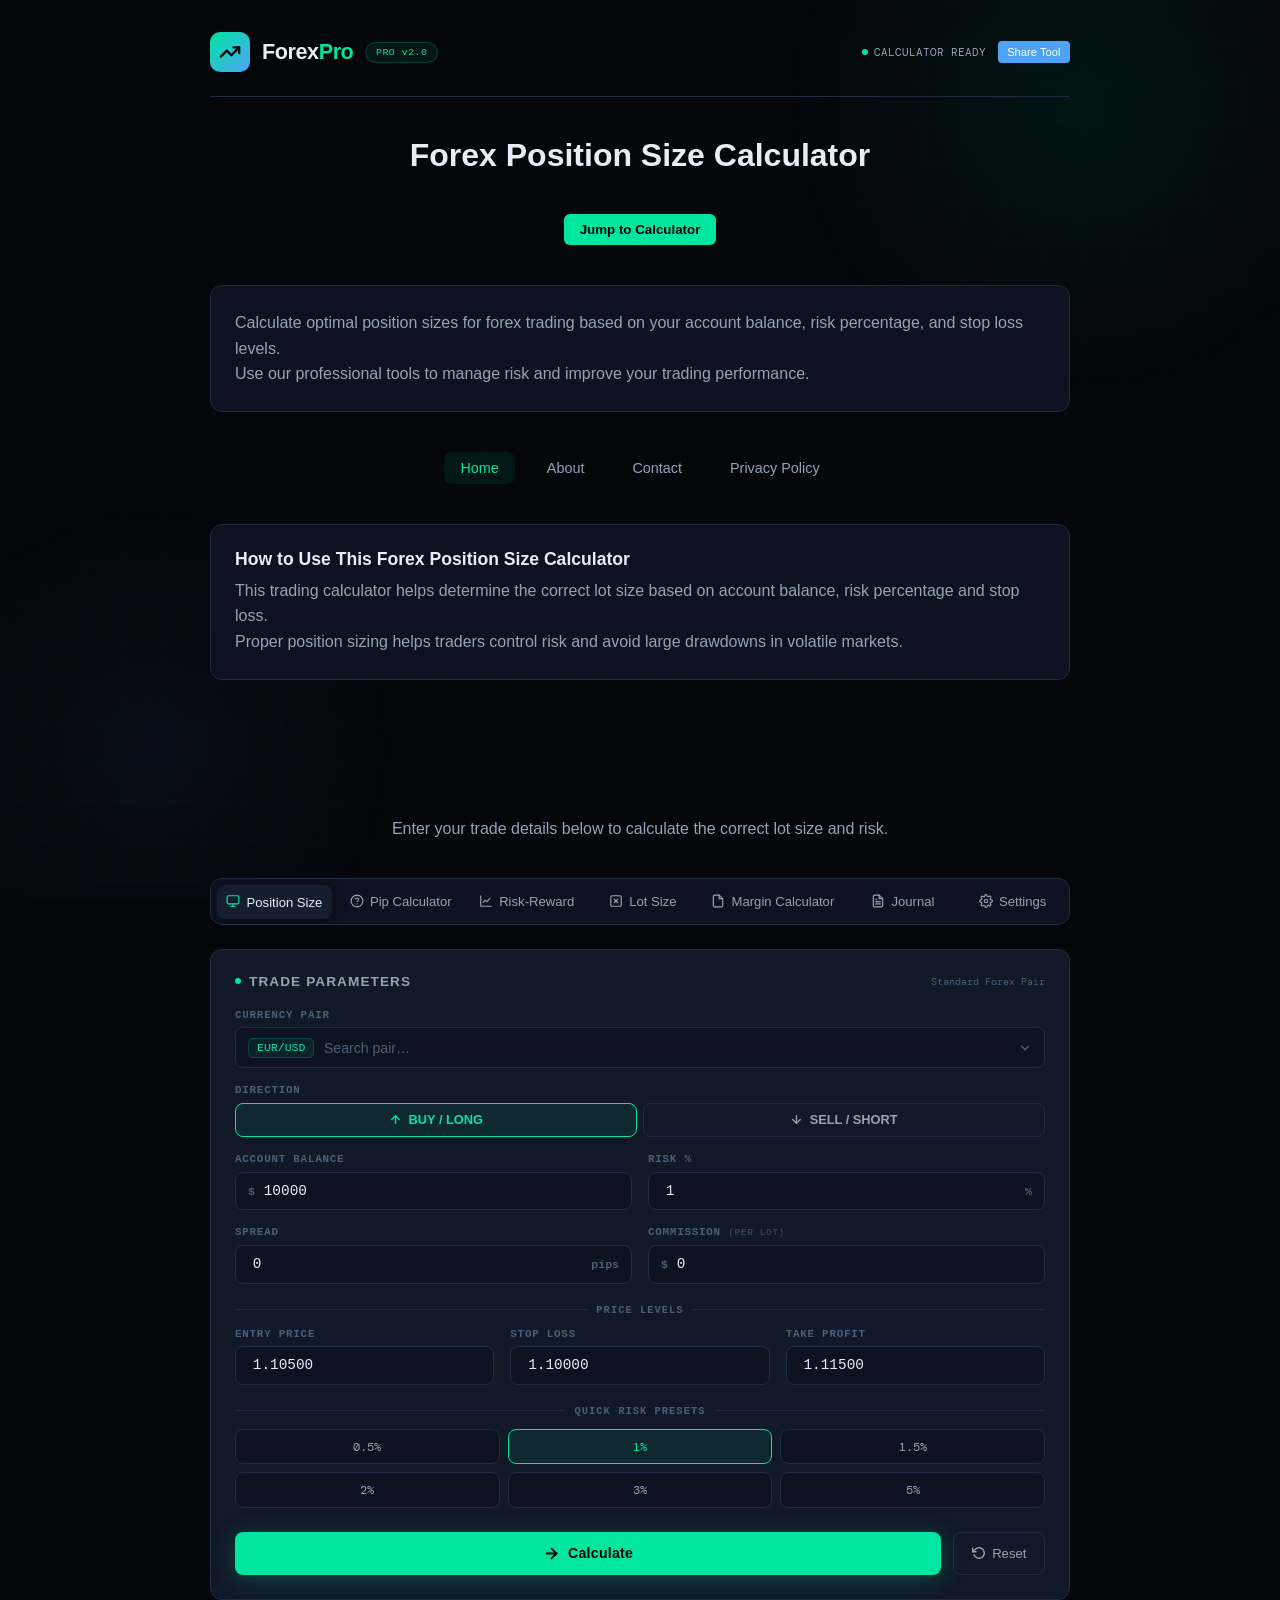
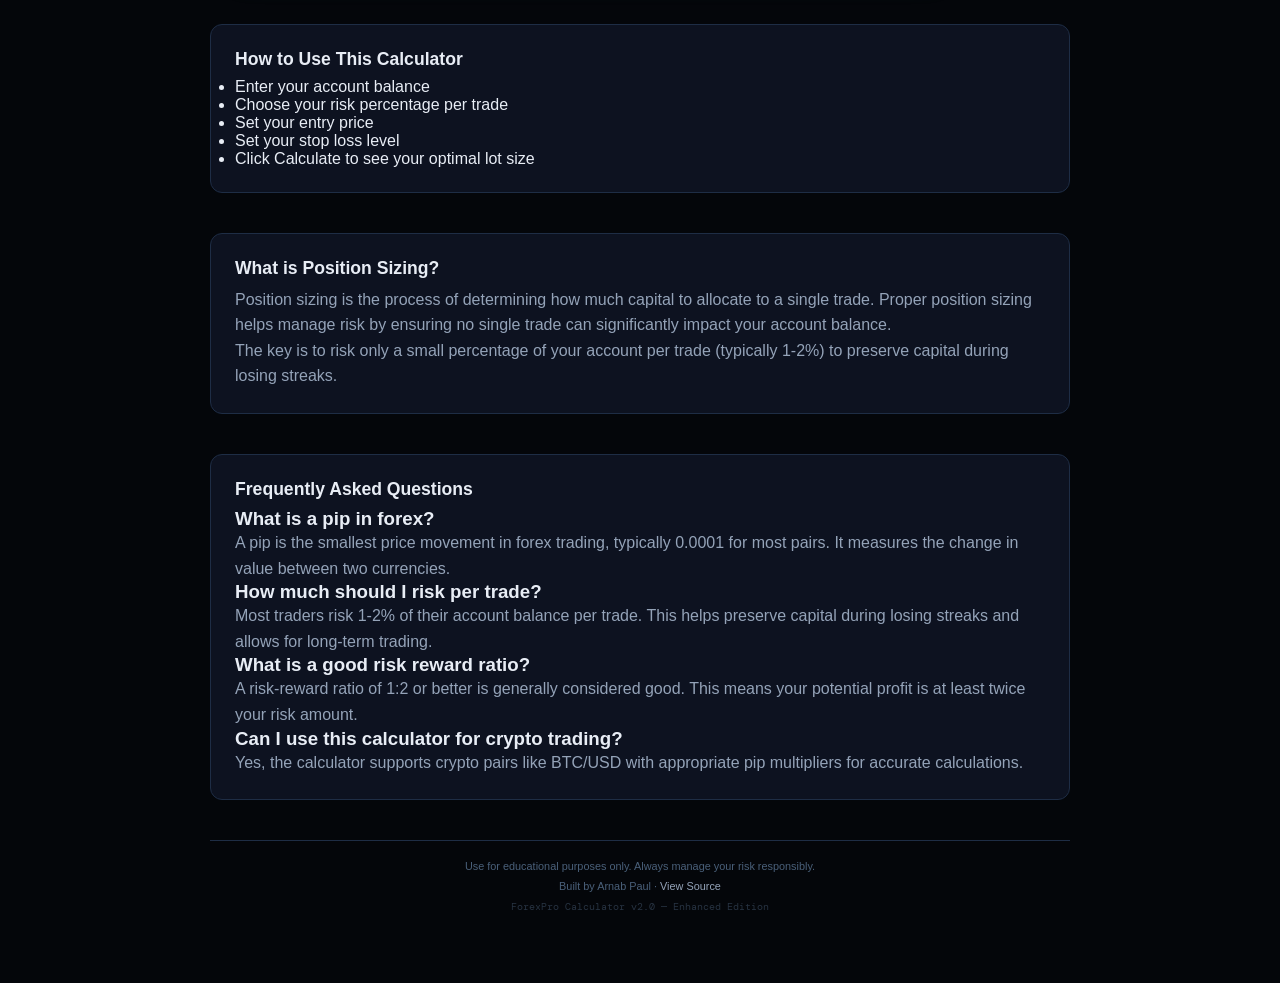
==== commit 50c0c689: "Add files via upload" ====
--- a/index.html
+++ b/index.html
@@ -686,5 +686,4 @@
 
 <script src="app.js"></script>
 </body>
-</html></content>
-<parameter name="filePath">d:\forex_pro\index.html+</html>
--- a/index.css
+++ b/index.css
@@ -0,0 +1,658 @@
+*,*::before,*::after{margin:0;padding:0;box-sizing:border-box}
+
+:root {
+  --bg: #04060a;
+  --bg2: #080c14;
+  --surface: #0d1220;
+  --card: #111827;
+  --card2: #141e30;
+  --border: #1e2d45;
+  --border2: #243452;
+  --text: #e8edf5;
+  --text-2: #94a3b8;
+  --text-3: #4a607a;
+  --green: #00e5a0;
+  --green-dim: rgba(0,229,160,.08);
+  --green-mid: rgba(0,229,160,.18);
+  --red: #ff4d6d;
+  --red-dim: rgba(255,77,109,.08);
+  --gold: #f5c542;
+  --gold-dim: rgba(245,197,66,.1);
+  --blue: #4fa3f7;
+  --blue-dim: rgba(79,163,247,.09);
+  --purple: #b57bee;
+  --r: 12px;
+  --rs: 8px;
+}
+
+html { font-size:16px; -webkit-font-smoothing:antialiased; }
+body {
+  font-family:'DM Sans',sans-serif;
+  background: var(--bg);
+  color: var(--text);
+  min-height:100dvh;
+  overflow-x:hidden;
+}
+
+/* ─── GRID NOISE BACKGROUND ─────────────────────── */
+body::before {
+  content:'';
+  position:fixed;inset:0;z-index:0;pointer-events:none;
+  background-image:
+    linear-gradient(rgba(79,163,247,.025) 1px, transparent 1px),
+    linear-gradient(90deg, rgba(79,163,247,.025) 1px, transparent 1px);
+  background-size: 40px 40px;
+}
+
+/* ─── AMBIENT GLOW ───────────────────────────────── */
+.ambience {
+  position:fixed;top:0;left:0;width:100%;height:100%;pointer-events:none;z-index:0;overflow:hidden;
+}
+.amb-1 {
+  position:absolute;width:600px;height:600px;border-radius:50%;
+  background: radial-gradient(circle, rgba(0,229,160,.07) 0%, transparent 70%);
+  top:-200px;right:-100px;
+}
+.amb-2 {
+  position:absolute;width:500px;height:500px;border-radius:50%;
+  background: radial-gradient(circle, rgba(79,163,247,.06) 0%, transparent 70%);
+  bottom:-100px;left:-100px;
+}
+
+/* ─── LAYOUT ────────────────────────────────────── */
+.shell {
+  position:relative;z-index:1;
+  max-width: 900px;
+  margin: 0 auto;
+  padding: 2rem 1.25rem 4rem;
+  display: flex;
+  flex-direction: column;
+  gap: 1.5rem;
+}
+
+/* ─── HEADER ─────────────────────────────────────── */
+header {
+  display:flex;align-items:center;justify-content:space-between;gap:1rem;
+  padding-bottom: 1.5rem;
+  border-bottom: 1px solid var(--border);
+}
+.logo-block { display:flex;align-items:center;gap:.75rem; }
+.logo-icon {
+  width:40px;height:40px;border-radius:10px;
+  background: linear-gradient(135deg,#00e5a0,#4fa3f7);
+  display:flex;align-items:center;justify-content:center;
+  flex-shrink:0;
+}
+.logo-icon svg { width:22px;height:22px;color:#000; }
+.brand-name {
+  font-family:'Syne',sans-serif;
+  font-size:1.35rem;font-weight:800;letter-spacing:-.02em;
+  color:var(--text);
+}
+.brand-name span { color:var(--green); }
+.header-badge {
+  font-family:'DM Mono',monospace;
+  font-size:.62rem;font-weight:500;
+  color:var(--green);background:var(--green-dim);
+  border:1px solid rgba(0,229,160,.2);
+  padding:.25rem .6rem;border-radius:20px;letter-spacing:.05em;
+}
+.header-meta {
+  display:flex;align-items:center;gap:.75rem;
+}
+.live-dot {
+  display:flex;align-items:center;gap:.35rem;
+  font-size:.7rem;color:var(--text-2);font-family:'DM Mono',monospace;
+}
+.live-dot::before {
+  content:'';width:6px;height:6px;border-radius:50%;background:var(--green);
+  animation: pulse 2s infinite;
+}
+@keyframes pulse {
+  0%,100%{opacity:1;box-shadow:0 0 0 0 rgba(0,229,160,.4)}
+  50%{opacity:.7;box-shadow:0 0 0 4px rgba(0,229,160,0)}
+}
+
+/* ─── AUTH BUTTONS ───────────────────────────────── */
+.auth-buttons {
+  display: flex;
+  gap: .5rem;
+}
+.auth-buttons button {
+  background: transparent;
+  border: 1px solid var(--green);
+  color: var(--green);
+  padding: .5rem 1rem;
+  border-radius: var(--rs);
+  font-family: 'DM Sans', sans-serif;
+  font-size: .82rem;
+  font-weight: 500;
+  cursor: pointer;
+  transition: all .2s;
+}
+.auth-buttons button:hover {
+  background: var(--green-dim);
+  color: var(--text);
+}
+
+/* ─── NAVIGATION ─────────────────────────────────── */
+.main-nav {
+  display:flex;gap:1rem;justify-content:center;
+  margin-bottom:1rem;
+}
+.nav-link {
+  color:var(--text-2);text-decoration:none;font-size:.9rem;
+  padding:.5rem 1rem;border-radius:var(--rs);
+  transition:color .2s, background .2s;
+}
+.nav-link:hover, .nav-link.active {
+  color:var(--green);background:var(--green-dim);
+}
+
+/* ─── CALCULATOR DESCRIPTION ─────────────────────── */
+.calculator-description {
+  background:var(--surface);border:1px solid var(--border);
+  border-radius:var(--r);padding:1.5rem;margin-bottom:1rem;
+}
+.calculator-description h2 {
+  font-family:'Syne',sans-serif;font-size:1.1rem;font-weight:700;
+  color:var(--text);margin-bottom:.5rem;
+}
+.calculator-description p {
+  color:var(--text-2);line-height:1.6;
+}
+
+/* ─── TABS ───────────────────────────────────────── */
+.tabs {
+  display:flex;gap:.5rem;
+  background:var(--surface);
+  border:1px solid var(--border);
+  border-radius:var(--r);
+  padding:.35rem;
+  overflow-x:auto;
+}
+.tab-btn {
+  flex:1;padding:.6rem;border:none;
+  background:transparent;color:var(--text-2);
+  font-family:'DM Sans',sans-serif;font-size:.82rem;font-weight:500;
+  border-radius:8px;cursor:pointer;
+  transition:all .2s;display:flex;align-items:center;justify-content:center;gap:.4rem;
+  white-space:nowrap;
+}
+.tab-btn svg { width:14px;height:14px;flex-shrink:0; }
+.tab-btn.active {
+  background:var(--card2);color:var(--text);
+  box-shadow:0 2px 12px rgba(0,0,0,.4);
+}
+.tab-btn.active .tab-indicator { color:var(--green); }
+
+.tab-panel { display:none; }
+.tab-panel.active { display:block; }
+
+/* ─── CARD ───────────────────────────────────────── */
+.card {
+  background:var(--card);
+  border:1px solid var(--border);
+  border-radius:var(--r);
+  padding:1.5rem;
+}
+.card-header {
+  display:flex;align-items:center;justify-content:space-between;
+  margin-bottom:1.25rem;
+}
+.card-title {
+  font-family:'Syne',sans-serif;font-size:.85rem;font-weight:700;
+  color:var(--text-2);text-transform:uppercase;letter-spacing:.08em;
+  display:flex;align-items:center;gap:.5rem;
+}
+.card-title-dot {
+  width:6px;height:6px;border-radius:50%;background:var(--green);
+}
+
+/* ─── FORM GRID ──────────────────────────────────── */
+.form-grid { display:grid;grid-template-columns:1fr 1fr 1fr;gap:1rem; }
+.form-grid-2 { grid-template-columns:1fr 1fr; }
+.form-full { grid-column:1/-1; }
+
+.field { display:flex;flex-direction:column;gap:.4rem; }
+.field label {
+  font-size:.68rem;font-weight:600;color:var(--text-3);
+  text-transform:uppercase;letter-spacing:.07em;font-family:'DM Mono',monospace;
+}
+
+.input-wrap {
+  display:flex;align-items:center;
+  background:var(--surface);border:1px solid var(--border);
+  border-radius:var(--rs);padding:0 .75rem;
+  transition:border-color .2s,box-shadow .2s;
+}
+.input-wrap:focus-within {
+  border-color:var(--green);
+  box-shadow:0 0 0 3px rgba(0,229,160,.1);
+}
+.input-wrap input {
+  flex:1;background:transparent;border:none;outline:none;
+  color:var(--text);font-family:'DM Mono',monospace;font-size:.9rem;font-weight:500;
+  padding:.65rem .3rem;width:100%;
+  -moz-appearance:textfield;
+}
+.input-wrap input::-webkit-outer-spin-button,
+.input-wrap input::-webkit-inner-spin-button { -webkit-appearance:none; }
+.input-wrap input::placeholder { color:var(--text-3); }
+.pfx,.sfx {
+  font-size:.72rem;font-weight:600;color:var(--text-3);
+  font-family:'DM Mono',monospace;white-space:nowrap;user-select:none;
+}
+.pfx { padding-right:.25rem; }
+.sfx { padding-left:.25rem; }
+
+.field-error {
+  font-size:.65rem;color:var(--red);font-weight:500;
+  display:none;margin-top:.1rem;
+}
+.field-error.show { display:block; }
+
+/* ─── PAIR SELECTOR ──────────────────────────────── */
+.pair-sel { position:relative; }
+.pair-sel-wrap {
+  display:flex;align-items:center;gap:.5rem;cursor:pointer;
+  background:var(--surface);border:1px solid var(--border);
+  border-radius:var(--rs);padding:.6rem .75rem;
+  transition:border-color .2s,box-shadow .2s;
+}
+.pair-sel-wrap:focus-within,
+.pair-sel.open .pair-sel-wrap {
+  border-color:var(--green);
+  box-shadow:0 0 0 3px rgba(0,229,160,.1);
+}
+.pair-badge {
+  font-family:'DM Mono',monospace;font-size:.72rem;font-weight:500;
+  color:var(--green);background:var(--green-dim);
+  border:1px solid rgba(0,229,160,.2);
+  padding:.15rem .5rem;border-radius:5px;white-space:nowrap;flex-shrink:0;
+}
+.pair-input {
+  flex:1;background:transparent;border:none;outline:none;
+  color:var(--text);font-family:'DM Sans',sans-serif;font-size:.88rem;
+  padding:.1rem;width:0;
+}
+.pair-input::placeholder { color:var(--text-3); }
+.pair-chevron { color:var(--text-3);transition:transform .2s;flex-shrink:0; }
+.pair-sel.open .pair-chevron { transform:rotate(180deg); }
+
+.pair-dropdown {
+  position:absolute;top:calc(100% + 4px);left:0;right:0;z-index:200;
+  background:var(--card2);border:1px solid var(--border2);
+  border-radius:var(--rs);
+  max-height:0;overflow:hidden;opacity:0;
+  transition:max-height .3s ease, opacity .2s ease;
+  box-shadow:0 16px 40px rgba(0,0,0,.6);
+}
+.pair-sel.open .pair-dropdown {
+  max-height:280px;opacity:1;overflow-y:auto;
+}
+.pair-dropdown::-webkit-scrollbar { width:4px; }
+.pair-dropdown::-webkit-scrollbar-thumb { background:var(--border2);border-radius:2px; }
+.pair-group-hdr {
+  padding:.4rem .75rem .2rem;font-size:.6rem;font-weight:700;
+  color:var(--text-3);text-transform:uppercase;letter-spacing:.1em;
+  position:sticky;top:0;background:var(--card2);font-family:'DM Mono',monospace;
+}
+.pair-opt {
+  display:flex;align-items:center;justify-content:space-between;
+  padding:.45rem .75rem;font-size:.82rem;font-weight:500;cursor:pointer;
+  transition:background .12s;color:var(--text-2);
+}
+.pair-opt:hover { background:var(--surface);color:var(--text); }
+.pair-opt.active { background:var(--green-dim);color:var(--green); }
+.pair-tag { font-size:.58rem;color:var(--text-3);font-family:'DM Mono',monospace; }
+.no-results { padding:.75rem;text-align:center;font-size:.78rem;color:var(--text-3); }
+
+/* ─── DIVIDER ────────────────────────────────────── */
+.section-sep {
+  display:flex;align-items:center;gap:.6rem;
+  font-size:.65rem;font-weight:700;color:var(--text-3);
+  text-transform:uppercase;letter-spacing:.1em;font-family:'DM Mono',monospace;
+  margin:1.25rem 0 .75rem;
+}
+.section-sep::before,.section-sep::after {
+  content:'';flex:1;height:1px;background:var(--border);
+}
+
+/* ─── DIRECTION TOGGLE ───────────────────────────── */
+.direction-toggle {
+  display:grid;grid-template-columns:1fr 1fr;gap:.35rem;
+}
+.dir-btn {
+  padding:.55rem;border:1px solid var(--border);
+  background:transparent;border-radius:var(--rs);
+  font-family:'DM Sans',sans-serif;font-size:.8rem;font-weight:600;
+  cursor:pointer;transition:all .2s;color:var(--text-2);
+  display:flex;align-items:center;justify-content:center;gap:.4rem;
+}
+.dir-btn.buy.active {
+  background:var(--green-dim);border-color:var(--green);color:var(--green);
+}
+.dir-btn.sell.active {
+  background:var(--red-dim);border-color:var(--red);color:var(--red);
+}
+
+/* ─── ACTION BUTTONS ─────────────────────────────── */
+.btn-row { display:flex;gap:.75rem;margin-top:1.5rem; }
+.btn-calc {
+  flex:1;display:flex;align-items:center;justify-content:center;gap:.5rem;
+  padding:.8rem;background:var(--green);border:none;border-radius:var(--rs);
+  font-family:'Syne',sans-serif;font-size:.88rem;font-weight:700;
+  color:#000;cursor:pointer;
+  transition:transform .15s,box-shadow .2s,filter .2s;
+  box-shadow:0 4px 24px rgba(0,229,160,.25);
+  letter-spacing:.02em;
+}
+.btn-calc:hover { transform:translateY(-2px);box-shadow:0 8px 32px rgba(0,229,160,.35);filter:brightness(1.05); }
+.btn-calc:active { transform:translateY(0); }
+.btn-reset {
+  display:flex;align-items:center;justify-content:center;gap:.4rem;
+  padding:.8rem 1.1rem;background:transparent;
+  border:1px solid var(--border);border-radius:var(--rs);
+  font-family:'DM Sans',sans-serif;font-size:.82rem;font-weight:500;
+  color:var(--text-2);cursor:pointer;transition:all .2s;
+}
+.btn-reset:hover { border-color:var(--text-2);color:var(--text); }
+
+/* ─── RESULTS ────────────────────────────────────── */
+#results {
+  overflow:hidden;max-height:0;opacity:0;
+  transition:max-height .5s ease, opacity .4s ease;
+}
+#results.show { max-height:2000px;opacity:1; }
+
+.results-grid {
+  display:grid;grid-template-columns:repeat(3,1fr);gap:.75rem;
+  margin-bottom:.75rem;
+}
+.stat-card {
+  background:var(--surface);border:1px solid var(--border);
+  border-radius:var(--rs);padding:.9rem;
+  display:flex;flex-direction:column;gap:.35rem;
+  transition:transform .2s,box-shadow .2s;position:relative;overflow:hidden;
+}
+.stat-card::before {
+  content:'';position:absolute;top:0;left:0;right:0;height:2px;
+}
+.stat-card.green::before { background:var(--green); }
+.stat-card.red::before { background:var(--red); }
+.stat-card.gold::before { background:var(--gold); }
+.stat-card.blue::before { background:var(--blue); }
+.stat-card.purple::before { background:var(--purple); }
+.stat-card:hover { transform:translateY(-2px);box-shadow:0 8px 24px rgba(0,0,0,.3); }
+.stat-label {
+  font-size:.62rem;font-weight:600;color:var(--text-3);
+  text-transform:uppercase;letter-spacing:.08em;font-family:'DM Mono',monospace;
+}
+.stat-value {
+  font-family:'DM Mono',monospace;font-size:1.15rem;font-weight:500;
+  transition:transform .25s ease, opacity .25s ease;
+}
+.stat-card.green .stat-value { color:var(--green); }
+.stat-card.red .stat-value { color:var(--red); }
+.stat-card.gold .stat-value { color:var(--gold); }
+.stat-card.blue .stat-value { color:var(--blue); }
+.stat-card.purple .stat-value { color:var(--purple); }
+
+/* ─── LOT SIZE BIG DISPLAY ───────────────────────── */
+.lot-hero {
+  background:var(--surface);border:1px solid var(--border);
+  border-radius:var(--rs);padding:1.25rem 1.5rem;
+  display:flex;align-items:center;justify-content:space-between;
+  gap:1rem;margin-bottom:.75rem;
+  position:relative;overflow:hidden;
+}
+.lot-hero::before {
+  content:'';position:absolute;inset:0;
+  background:linear-gradient(90deg, var(--green-dim) 0%, transparent 60%);
+  pointer-events:none;
+}
+.lot-label-col .main-label {
+  font-size:.65rem;font-weight:700;color:var(--text-3);
+  text-transform:uppercase;letter-spacing:.1em;font-family:'DM Mono',monospace;
+}
+.lot-num {
+  font-family:'Syne',sans-serif;font-size:2.4rem;font-weight:800;
+  color:var(--green);letter-spacing:-.03em;line-height:1;
+  transition:transform .25s ease,opacity .25s ease;
+}
+.lot-sub {
+  font-size:.7rem;color:var(--text-2);margin-top:.25rem;font-family:'DM Mono',monospace;
+}
+.lot-actions { display:flex;flex-direction:column;gap:.4rem;flex-shrink:0; }
+.btn-copy-lot,.btn-copy-setup {
+  display:flex;align-items:center;gap:.35rem;
+  padding:.5rem .9rem;border-radius:var(--rs);
+  font-family:'DM Sans',sans-serif;font-size:.72rem;font-weight:600;cursor:pointer;
+  transition:all .2s;white-space:nowrap;
+}
+.btn-copy-lot {
+  background:var(--green);color:#000;border:none;
+  box-shadow:0 2px 12px rgba(0,229,160,.2);
+}
+.btn-copy-lot:hover { filter:brightness(1.08); }
+.btn-copy-lot.copied { background:var(--card2);color:var(--green);border:1px solid var(--green); }
+.btn-copy-setup {
+  background:transparent;color:var(--text-2);border:1px solid var(--border);
+}
+.btn-copy-setup:hover { border-color:var(--text-2);color:var(--text); }
+.btn-copy-setup.copied { border-color:var(--green);color:var(--green);background:var(--green-dim); }
+
+/* ─── RR METER ───────────────────────────────────── */
+.rr-meter-wrap {
+  background:var(--surface);border:1px solid var(--border);
+  border-radius:var(--rs);padding:1rem 1.25rem;margin-bottom:.75rem;
+}
+.rr-header { display:flex;justify-content:space-between;align-items:center;margin-bottom:.6rem; }
+.rr-title { font-size:.65rem;font-weight:700;color:var(--text-3);text-transform:uppercase;letter-spacing:.1em;font-family:'DM Mono',monospace; }
+.rr-label { font-family:'DM Mono',monospace;font-size:.9rem;font-weight:500;color:var(--text);transition:all .25s; }
+.meter-track {
+  height:6px;background:var(--border);border-radius:3px;overflow:hidden;position:relative;
+}
+.meter-fill {
+  height:100%;border-radius:3px;
+  transition:width .5s cubic-bezier(.4,0,.2,1),background .3s;
+  background: linear-gradient(90deg, var(--red), var(--gold), var(--green));
+}
+.rr-ticks {
+  display:flex;justify-content:space-between;
+  margin-top:.35rem;font-size:.6rem;color:var(--text-3);font-family:'DM Mono',monospace;
+}
+
+/* ─── SUMMARY TABLE ──────────────────────────────── */
+.summary-tbl { width:100%;border-collapse:collapse; }
+.summary-tbl tr { border-bottom:1px solid var(--border); }
+.summary-tbl tr:last-child { border-bottom:none; }
+.summary-tbl td {
+  padding:.5rem .25rem;font-size:.78rem;
+}
+.summary-tbl td:first-child { color:var(--text-3);font-weight:500;width:45%; }
+.summary-tbl td:last-child { color:var(--text);font-weight:600;text-align:right;font-family:'DM Mono',monospace; }
+
+/* ─── RISK WARNING ───────────────────────────────── */
+.risk-warn {
+  display:flex;align-items:flex-start;gap:.6rem;
+  padding:.7rem 1rem;
+  background:var(--gold-dim);border:1px solid rgba(245,197,66,.15);
+  border-radius:var(--rs);margin-top:.75rem;
+}
+.risk-warn svg { color:var(--gold);flex-shrink:0;margin-top:.1rem; }
+.risk-warn p { font-size:.68rem;color:var(--gold);line-height:1.5;font-weight:500; }
+
+/* ─── TRADE JOURNAL ──────────────────────────────── */
+.journal-empty {
+  text-align:center;padding:3rem 1.5rem;color:var(--text-3);
+}
+.journal-empty svg { width:40px;height:40px;margin:0 auto 1rem;opacity:.4; }
+.journal-empty p { font-size:.82rem; }
+.journal-list { display:flex;flex-direction:column;gap:.6rem; }
+.journal-item {
+  background:var(--surface);border:1px solid var(--border);
+  border-radius:var(--rs);padding:.9rem 1rem;
+  display:flex;align-items:center;justify-content:space-between;gap:.75rem;
+  cursor:pointer;transition:border-color .2s;
+}
+.journal-item:hover { border-color:var(--border2); }
+.journal-item.buy-item { border-left:3px solid var(--green); }
+.journal-item.sell-item { border-left:3px solid var(--red); }
+.j-pair {
+  font-family:'DM Mono',monospace;font-size:.82rem;font-weight:500;color:var(--text);
+  min-width:70px;
+}
+.j-dir {
+  font-size:.62rem;font-weight:700;padding:.2rem .5rem;border-radius:4px;
+  font-family:'DM Mono',monospace;flex-shrink:0;
+}
+.j-dir.buy { background:var(--green-dim);color:var(--green);border:1px solid rgba(0,229,160,.2); }
+.j-dir.sell { background:var(--red-dim);color:var(--red);border:1px solid rgba(255,77,109,.2); }
+.j-detail { flex:1;display:flex;flex-direction:column;gap:.15rem; }
+.j-detail-row { display:flex;gap:.75rem;font-size:.7rem;color:var(--text-2);font-family:'DM Mono',monospace; }
+.j-lot { font-family:'DM Mono',monospace;font-size:.88rem;font-weight:500;color:var(--blue);flex-shrink:0; }
+.j-profit { font-family:'DM Mono',monospace;font-size:.82rem;font-weight:600;flex-shrink:0; }
+.j-profit.pos { color:var(--green); }
+.j-profit.neg { color:var(--red); }
+.j-delete {
+  background:none;border:none;color:var(--text-3);cursor:pointer;
+  padding:.25rem;border-radius:4px;transition:color .15s;flex-shrink:0;
+}
+.j-delete:hover { color:var(--red); }
+.journal-actions {
+  display:flex;align-items:center;justify-content:space-between;
+  margin-bottom:1rem;
+}
+.journal-stat-strip {
+  display:grid;grid-template-columns:repeat(4,1fr);gap:.75rem;margin-bottom:1rem;
+}
+.jstat {
+  background:var(--surface);border:1px solid var(--border);
+  border-radius:var(--rs);padding:.75rem;text-align:center;
+}
+.jstat .jstat-val {
+  font-family:'DM Mono',monospace;font-size:1rem;font-weight:500;color:var(--text);
+}
+.jstat .jstat-label { font-size:.6rem;color:var(--text-3);text-transform:uppercase;letter-spacing:.07em;margin-top:.2rem;font-family:'DM Mono',monospace; }
+.btn-add-trade {
+  display:flex;align-items:center;gap:.35rem;
+  padding:.55rem 1rem;background:var(--green);color:#000;border:none;
+  border-radius:var(--rs);font-family:'DM Sans',sans-serif;font-size:.78rem;font-weight:700;
+  cursor:pointer;transition:all .2s;
+}
+.btn-add-trade:hover { filter:brightness(1.08); }
+.btn-clear-journal {
+  font-size:.72rem;color:var(--text-3);background:none;border:none;cursor:pointer;
+  font-family:'DM Sans',sans-serif;transition:color .15s;
+}
+.btn-clear-journal:hover { color:var(--red); }
+
+/* ─── SETTINGS ───────────────────────────────────── */
+.settings-section { margin-bottom:1.5rem; }
+.settings-label {
+  font-size:.65rem;font-weight:700;color:var(--text-3);
+  text-transform:uppercase;letter-spacing:.1em;font-family:'DM Mono',monospace;
+  margin-bottom:.75rem;display:flex;align-items:center;gap:.5rem;
+}
+.settings-label::after { content:'';flex:1;height:1px;background:var(--border); }
+.toggle-row {
+  display:flex;align-items:center;justify-content:space-between;
+  padding:.75rem 0;border-bottom:1px solid var(--border);
+}
+.toggle-row:last-child { border-bottom:none; }
+.toggle-info { display:flex;flex-direction:column;gap:.2rem; }
+.toggle-title { font-size:.82rem;font-weight:500;color:var(--text); }
+.toggle-desc { font-size:.68rem;color:var(--text-3); }
+.toggle {
+  position:relative;width:40px;height:22px;flex-shrink:0;
+}
+.toggle input { opacity:0;width:0;height:0; }
+.toggle-slider {
+  position:absolute;inset:0;border-radius:11px;
+  background:var(--border2);cursor:pointer;
+  transition:background .25s;
+}
+.toggle-slider::before {
+  content:'';position:absolute;
+  width:16px;height:16px;border-radius:50%;background:#fff;
+  top:3px;left:3px;transition:transform .25s;
+}
+.toggle input:checked + .toggle-slider { background:var(--green); }
+.toggle input:checked + .toggle-slider::before { transform:translateX(18px); }
+
+.preset-grid { display:grid;grid-template-columns:repeat(3,1fr);gap:.5rem; }
+.preset-btn {
+  padding:.55rem .5rem;background:var(--surface);border:1px solid var(--border);
+  border-radius:var(--rs);font-family:'DM Mono',monospace;font-size:.75rem;
+  color:var(--text-2);cursor:pointer;text-align:center;transition:all .2s;
+}
+.preset-btn:hover { border-color:var(--green);color:var(--green); }
+.preset-btn.active { background:var(--green-dim);border-color:var(--green);color:var(--green); }
+.account-currency-grid { display:grid;grid-template-columns:repeat(4,1fr);gap:.5rem; }
+.accy-btn {
+  padding:.5rem;background:var(--surface);border:1px solid var(--border);
+  border-radius:var(--rs);font-family:'DM Mono',monospace;font-size:.72rem;
+  color:var(--text-2);cursor:pointer;text-align:center;transition:all .2s;
+}
+.accy-btn:hover { border-color:var(--blue);color:var(--blue); }
+.accy-btn.active { background:var(--blue-dim);border-color:var(--blue);color:var(--blue); }
+
+/* ─── MODAL ──────────────────────────────────────── */
+.modal {
+  display:flex;align-items:center;justify-content:center;
+  position:fixed;inset:0;z-index:1000;
+  background:rgba(0,0,0,.8);
+}
+.modal-content {
+  background:var(--card);border:1px solid var(--border);
+  border-radius:var(--r);padding:2rem;max-width:400px;width:90%;
+  position:relative;
+}
+.modal-content h2 {
+  font-family:'Syne',sans-serif;font-size:1.2rem;font-weight:700;
+  color:var(--text);margin-bottom:1rem;
+}
+.close {
+  position:absolute;top:1rem;right:1rem;
+  font-size:1.5rem;color:var(--text-3);cursor:pointer;
+  transition:color .2s;
+}
+.close:hover { color:var(--red); }
+
+/* ─── FOOTER ─────────────────────────────────────── */
+footer {
+  text-align:center;padding-top:1rem;
+  border-top:1px solid var(--border);
+}
+footer p { font-size:.68rem;color:var(--text-3);line-height:1.8; }
+footer a { color:var(--text-2);text-decoration:none;transition:color .15s; }
+footer a:hover { color:var(--green); }
+.version { font-family:'DM Mono',monospace;font-size:.6rem;color:var(--text-3);opacity:.5;margin-top:.25rem; }
+
+/* ─── RESPONSIVE ─────────────────────────────────── */
+@media(max-width:640px){
+  .form-grid,.form-grid-2 { grid-template-columns:1fr; }
+  .results-grid { grid-template-columns:1fr 1fr; }
+  .journal-stat-strip { grid-template-columns:1fr 1fr; }
+  .lot-hero { flex-direction:column;text-align:center; }
+  .lot-actions { flex-direction:row;justify-content:center; }
+  header { flex-wrap:wrap; }
+  .tabs { flex-wrap:wrap; }
+}
+@media(max-width:400px){
+  .results-grid { grid-template-columns:1fr; }
+  .preset-grid { grid-template-columns:1fr 1fr; }
+}
+
+/* ─── ANIMATIONS ─────────────────────────────────── */
+@keyframes fadeUp {
+  from { opacity:0;transform:translateY(12px); }
+  to   { opacity:1;transform:translateY(0); }
+}
+.shell > * { animation:fadeUp .4s ease both; }
+.shell > *:nth-child(1){animation-delay:.05s}
+.shell > *:nth-child(2){animation-delay:.10s}
+.shell > *:nth-child(3){animation-delay:.15s}
+.shell > *:nth-child(4){animation-delay:.20s}
